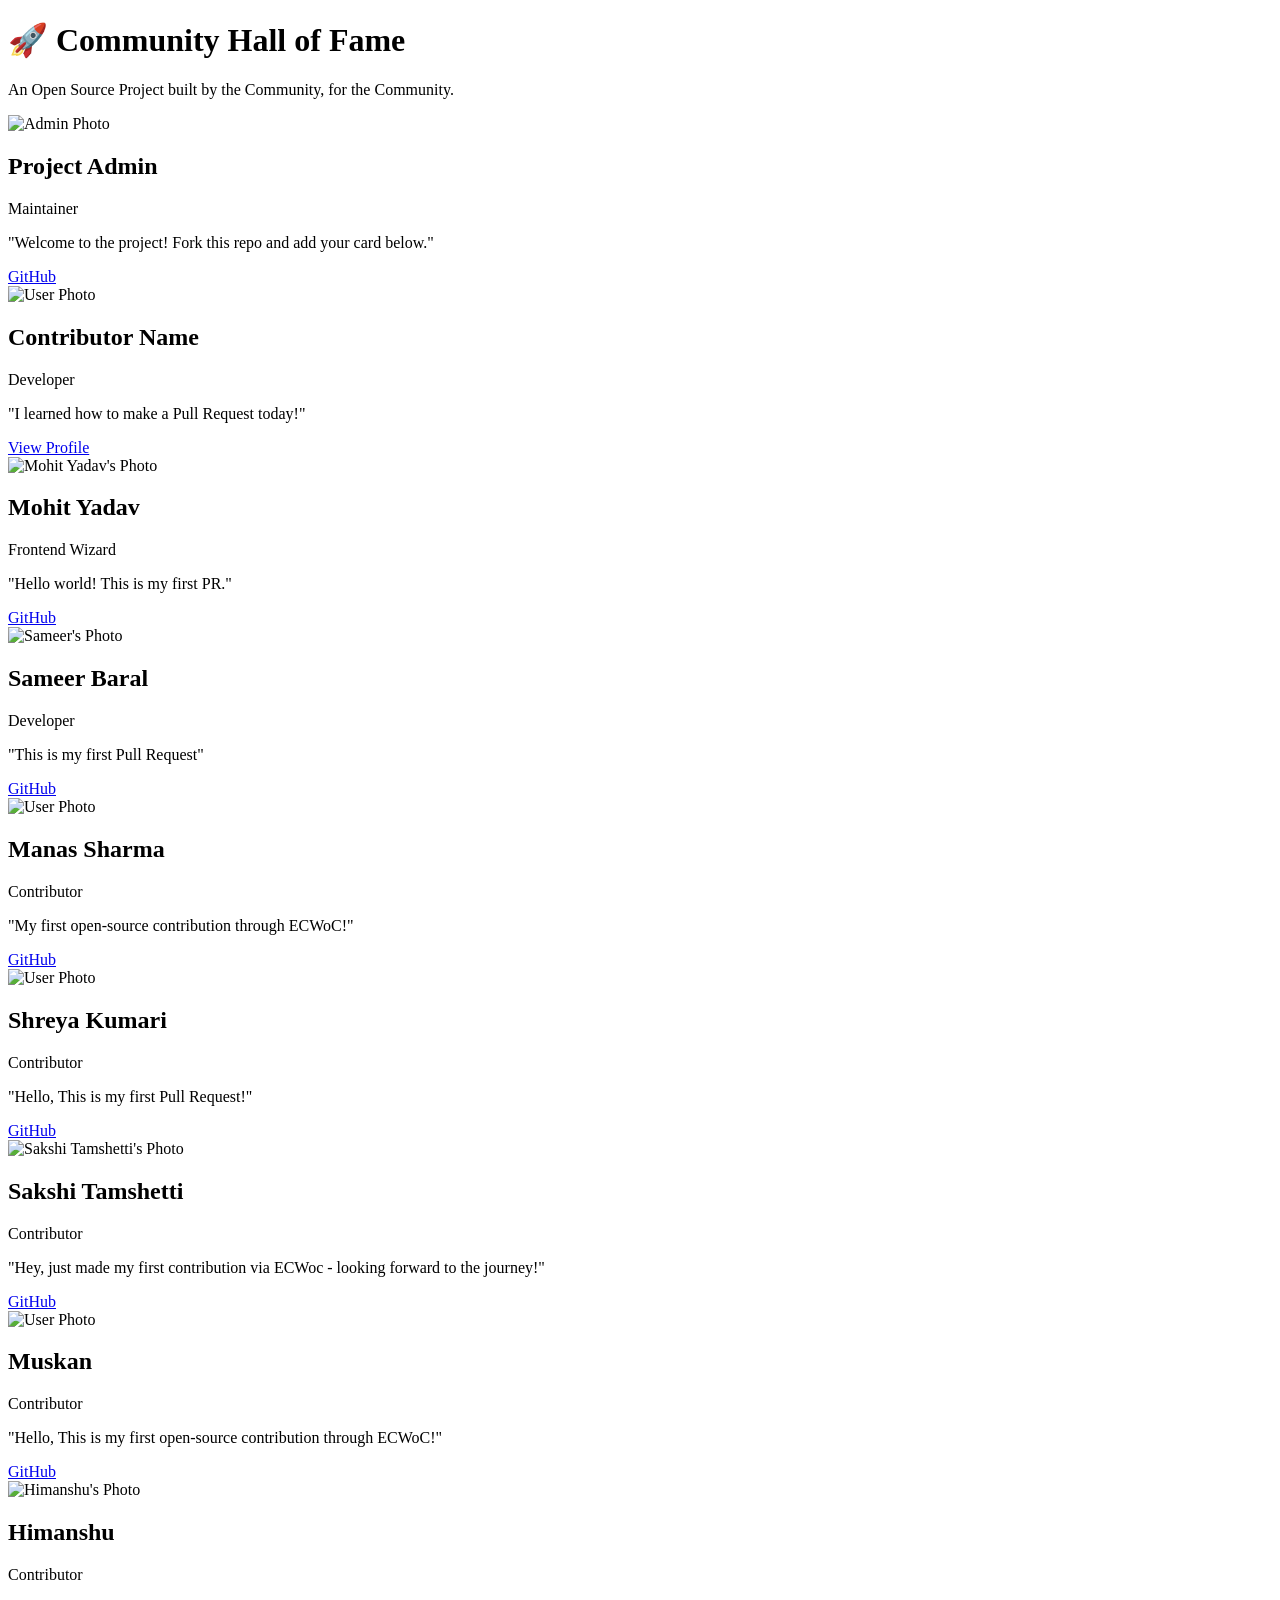
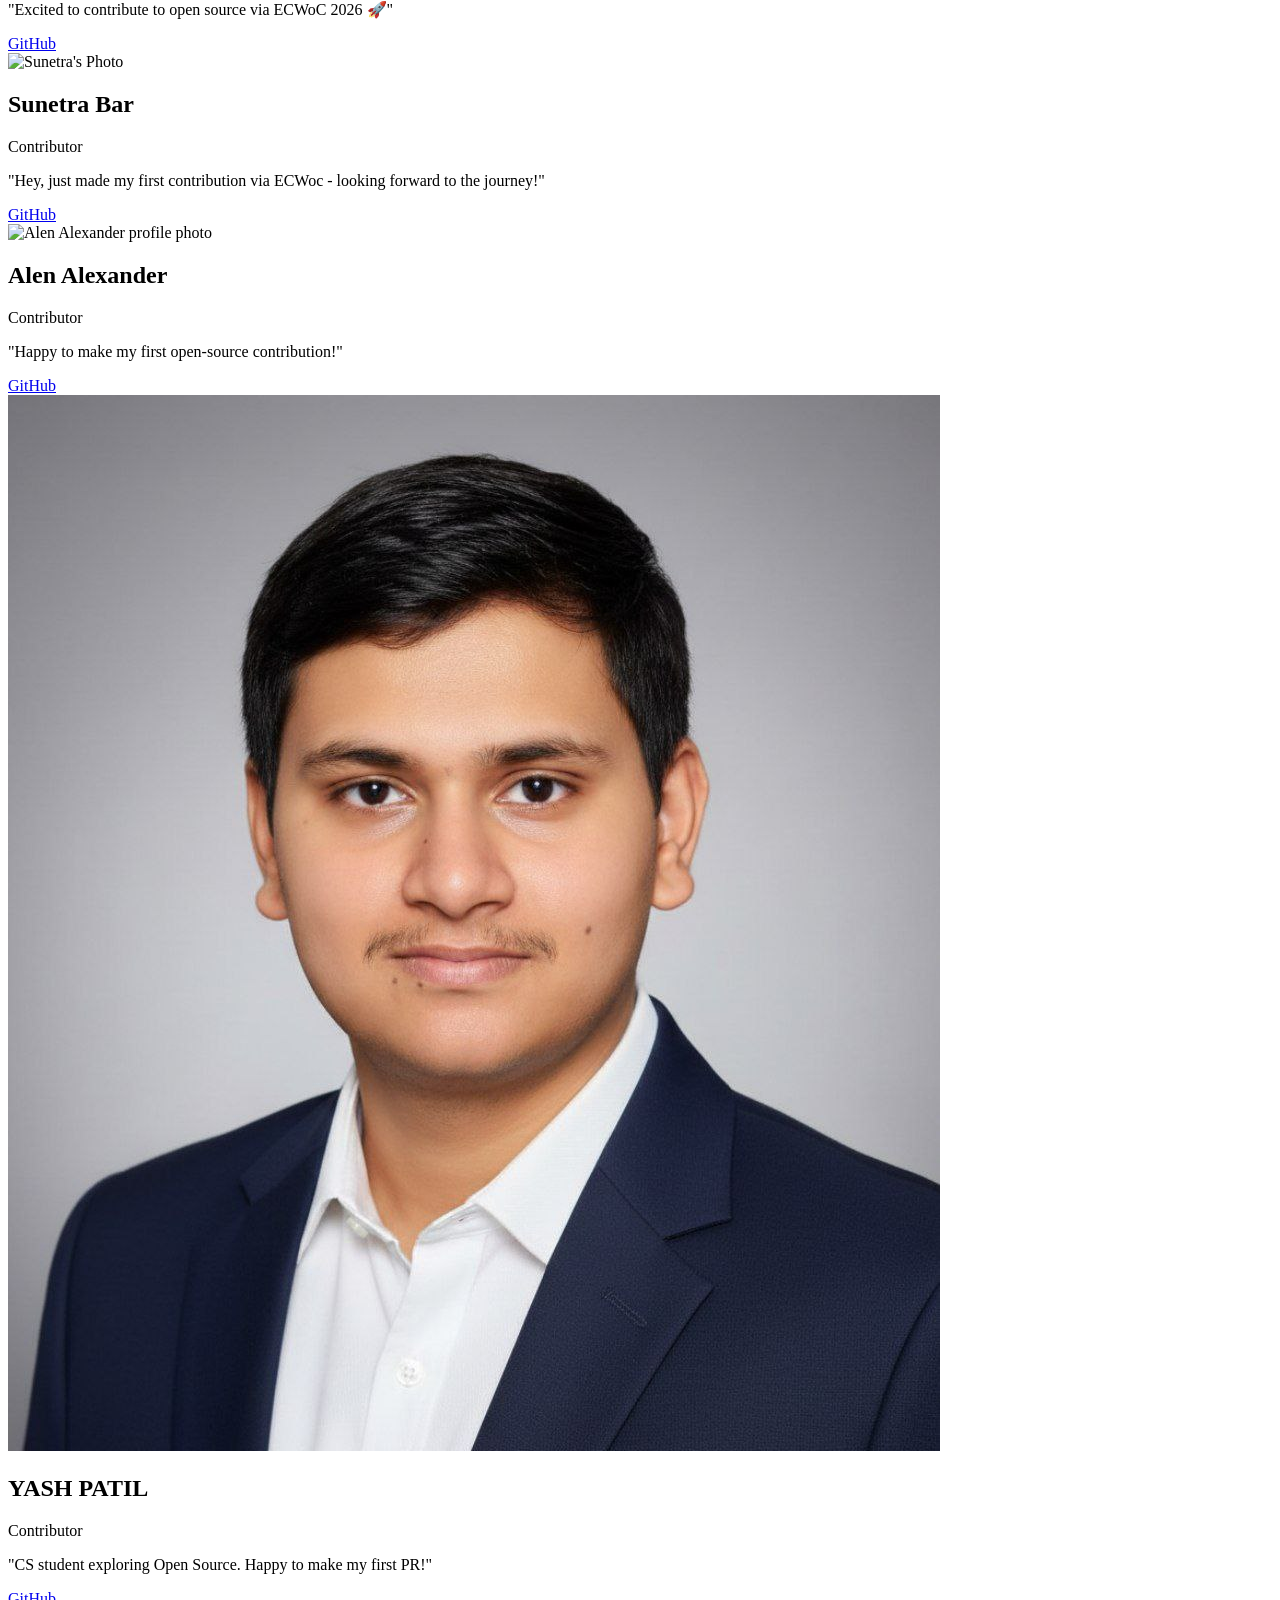
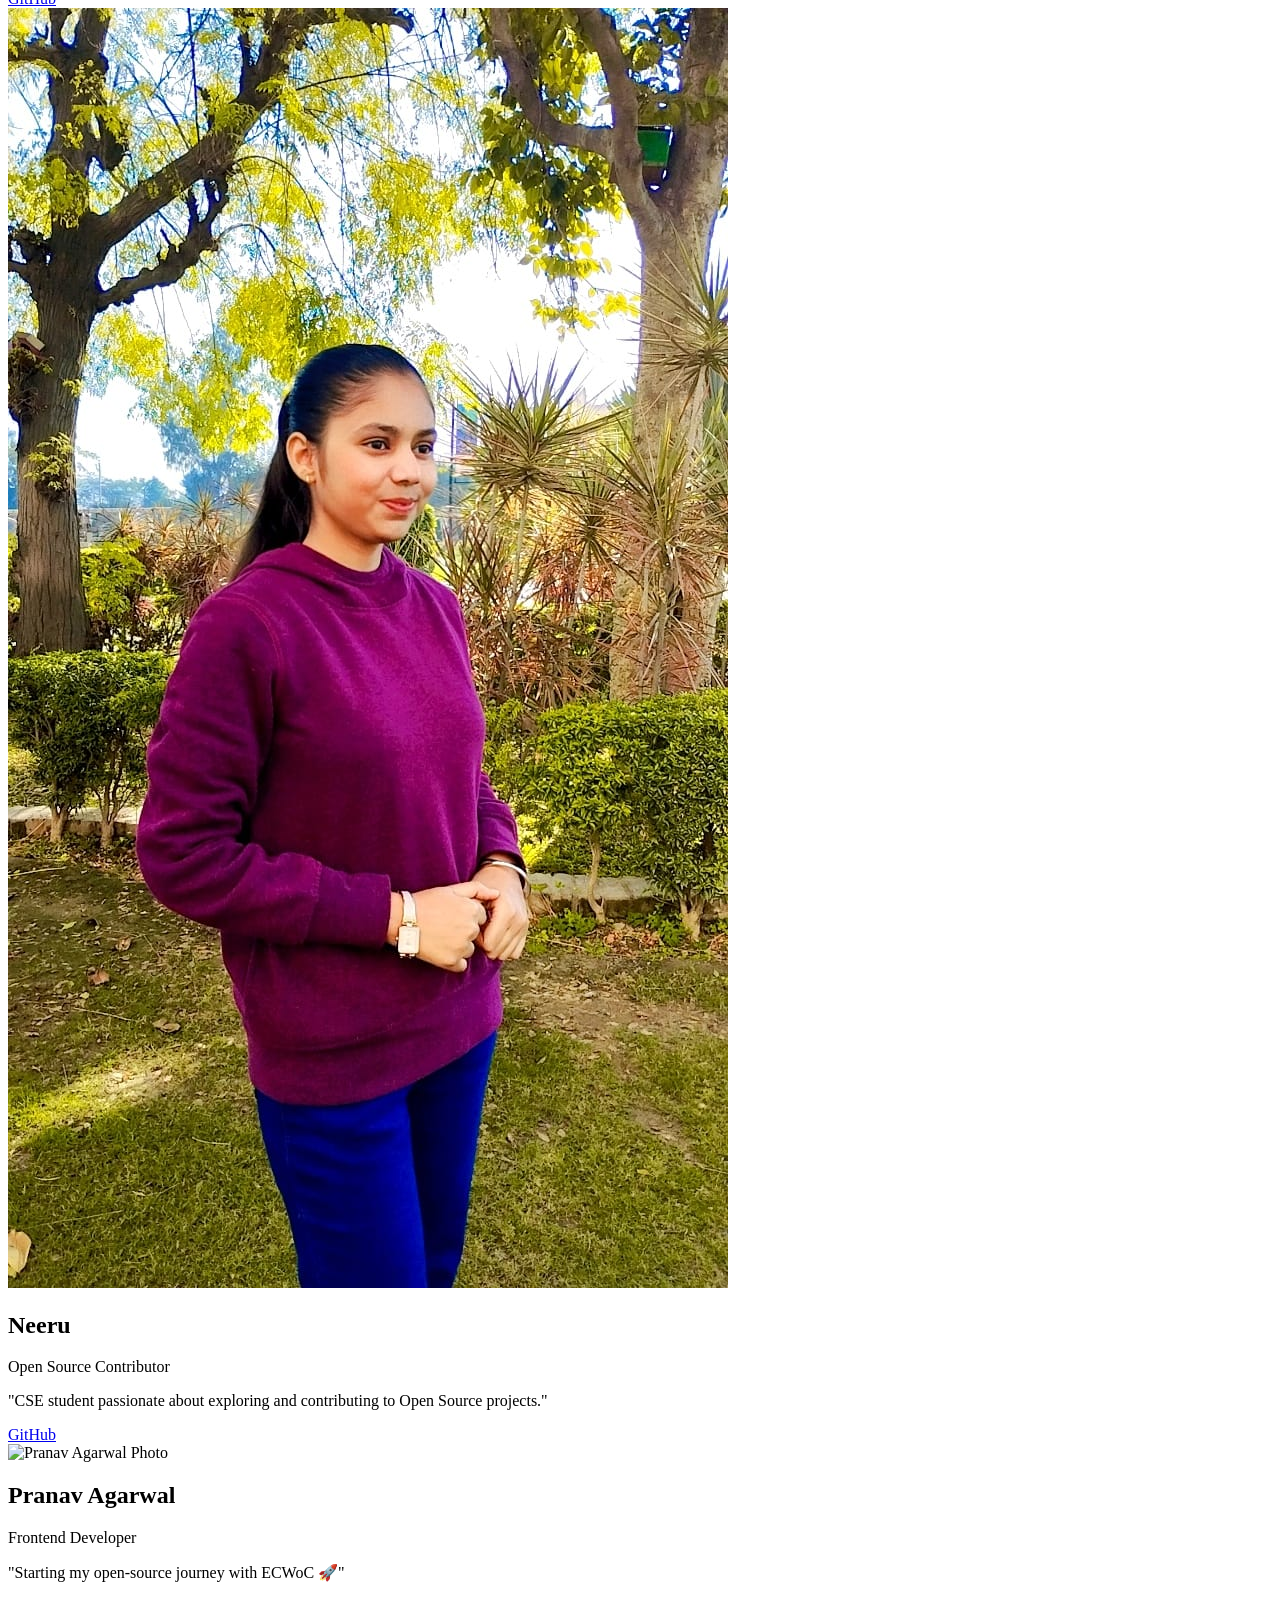
==== index.html @ fb4f1560 "Merge pull request #19 from neeru24/main Added card for Neeru" ====
<!DOCTYPE html>
<html lang="en">
<head>
    <!-- Basic HTML setup - don't change these -->
    <meta charset="UTF-8">
    <meta name="viewport" content="width=device-width, initial-scale=1.0">
    <title>Community Card Showcase</title>
    <link rel="stylesheet" href="style.css">
</head>
<body>

    <!-- Main heading of the website -->
    <h1>🚀 Community Hall of Fame</h1>
    <p class="subtitle">An Open Source Project built by the Community, for the Community.</p>

    <!-- Container that holds all the profile cards -->
    <div class="card-container">

        <!-- ADMIN CARD - Don't modify this card -->
        <div class="card">
            <img src="images/admin.jpg" alt="Admin Photo" class="card-img"> 
            <h2>Project Admin</h2>
            <span class="role">Maintainer</span>
            <p>"Welcome to the project! Fork this repo and add your card below."</p>
            <a href="https://github.com/Jayanta2004" class="card-btn" target="_blank">GitHub</a>
        </div>

        <!-- 👇 CONTRIBUTORS: START COPYING FROM HERE 👇 -->
        <!-- This is the TEMPLATE card - copy this entire block and paste it below -->
        <div class="card">
            <img src="images/user.png" alt="User Photo" class="card-img"> 
            <h2>Contributor Name</h2>
            <span class="role">Developer</span>
            <p>"I learned how to make a Pull Request today!"</p>
            <a href="#" class="card-btn" target="_blank">View Profile</a>
        </div>
        <!-- 👆 CONTRIBUTORS: END COPYING HERE 👆 -->
      
        <div class="card">
            <img src="images/mohit-yadav.jpg" alt="Mohit Yadav's Photo" class="card-img">
            <h2>Mohit Yadav</h2>
            <span class="role">Frontend Wizard</span>
            <p>"Hello world! This is my first PR."</p>
            <a href="https://github.com/19-mohityadav" class="card-btn" target="_blank">GitHub</a>
        </div>

        <div class="card">
            <img src="images/Sameer-Baral.jpg" alt="Sameer's Photo" class="card-img"> 
            <h2>Sameer Baral</h2>
            <span class="role">Developer</span>
            <p>"This is my first Pull Request"</p>
            <a href="https://github.com/SameerBaral" class="card-btn" target="_blank">GitHub</a>
        </div>
      
        <div class="card">
            <img src="images/Manas-Sharma.jpg" alt="User Photo" class="card-img"> 
            <h2>Manas Sharma</h2>
            <span class="role">Contributor</span>
            <p>"My first open-source contribution through ECWoC!"</p>
            <a href="https://github.com/ManasCodez" class="card-btn" target="_blank">GitHub</a>
        </div>
      
        <div class="card">
            <img src="images/Shreya Kumari,.jpg" alt="User Photo" class="card-img"> 
            <h2>Shreya Kumari</h2>
            <span class="role">Contributor</span>
            <p>"Hello, This is my first Pull Request!"</p>
            <a href="https://github.com/Shreyyyi" class="card-btn" target="_blank">GitHub</a>
        </div>

        <div class="card">
            <img src="images/sakshi-tamshetti.jpg" alt="Sakshi Tamshetti's Photo" class="card-img">
            <h2>Sakshi Tamshetti</h2>
            <span class="role">Contributor</span>
            <p>"Hey, just made my first contribution via ECWoc - looking forward to the journey!"</p>
            <a href="https://github.com/SakshiTamshetti" class="card-btn" target="_blank">GitHub</a>
        </div>

        <div class="card">
            <img src="images/muskan.jpeg" alt="User Photo" class="card-img"> 
            <h2>Muskan</h2>
            <span class="role">Contributor</span>
            <p>"Hello, This is my first open-source contribution through ECWoC!"</p>
            <a href="https://github.com/squirrelk6755-ctrl" class="card-btn" target="_blank">GitHub</a>
        </div>

        <div class="card">
            <img src="images/himanshu M.jpeg" alt="Himanshu's Photo" class="card-img">
            <h2>Himanshu</h2>
            <span class="role">Contributor</span>
            <p>"Excited to contribute to open source via ECWoC 2026 🚀"</p>
            <a href="https://github.com/bugVixen-M" class="card-btn" target="_blank">GitHub</a>
        </div>
      
        <div class="card">
            <img src="images/Sunetra-Bar.jpg" alt="Sunetra's Photo" class="card-img">
            <h2>Sunetra Bar</h2>
            <span class="role">Contributor</span>
            <p>"Hey, just made my first contribution via ECWoc - looking forward to the journey!"</p>
            <a href="https://github.com/Bar-7150" class="card-btn" target="_blank">GitHub</a>
        </div>

        <div class="card">
            <img src="images/alenalex-009.jpg" alt="Alen Alexander profile photo" class="card-img"> 
            <h2>Alen Alexander</h2>
            <span class="role">Contributor</span>
            <p>"Happy to make my first open-source contribution!"</p>
            <a href="https://github.com/alenalex-009" class="card-btn" target="_blank">GitHub</a>
        </div>

        <div class="card">
            <img src="images/yash12991.jpg" alt="Yash 's Photo" class="card-img">
            <h2>YASH PATIL</h2>
            <span class="role">Contributor</span>
            <p>"CS student exploring Open Source. Happy to make my first PR!"</p>
            <a href="https://github.com/yash12991" class="card-btn" target="_blank">GitHub</a>
        </div>

        <div class="card">
            <img src="images/NEERU.jpeg" alt="Neeru's Photo" class="card-img">
            <h2>Neeru</h2>
            <span class="role">Open Source Contributor</span>
            <p>"CSE student passionate about exploring and contributing to Open Source projects."</p>
            <a href="https://github.com/neeru24" class="card-btn" target="_blank">GitHub</a>
        </div>
      <div class="card">
            <img src="images/agarwalpranav0711.jpg" alt="Pranav Agarwal Photo" class="card-img">
            <h2>Pranav Agarwal</h2>
            <span class="role">Frontend Developer</span>
            <p>"Starting my open-source journey with ECWoC 🚀"</p>
            <a href="https://github.com/agarwalpranav0711" class="card-btn" target="_blank">GitHub</a>
        </div>

        <!-- ADD YOUR NEW CARD ABOVE THIS COMMENT -->

    </div> <!-- End of card-container -->

</body>
</html>
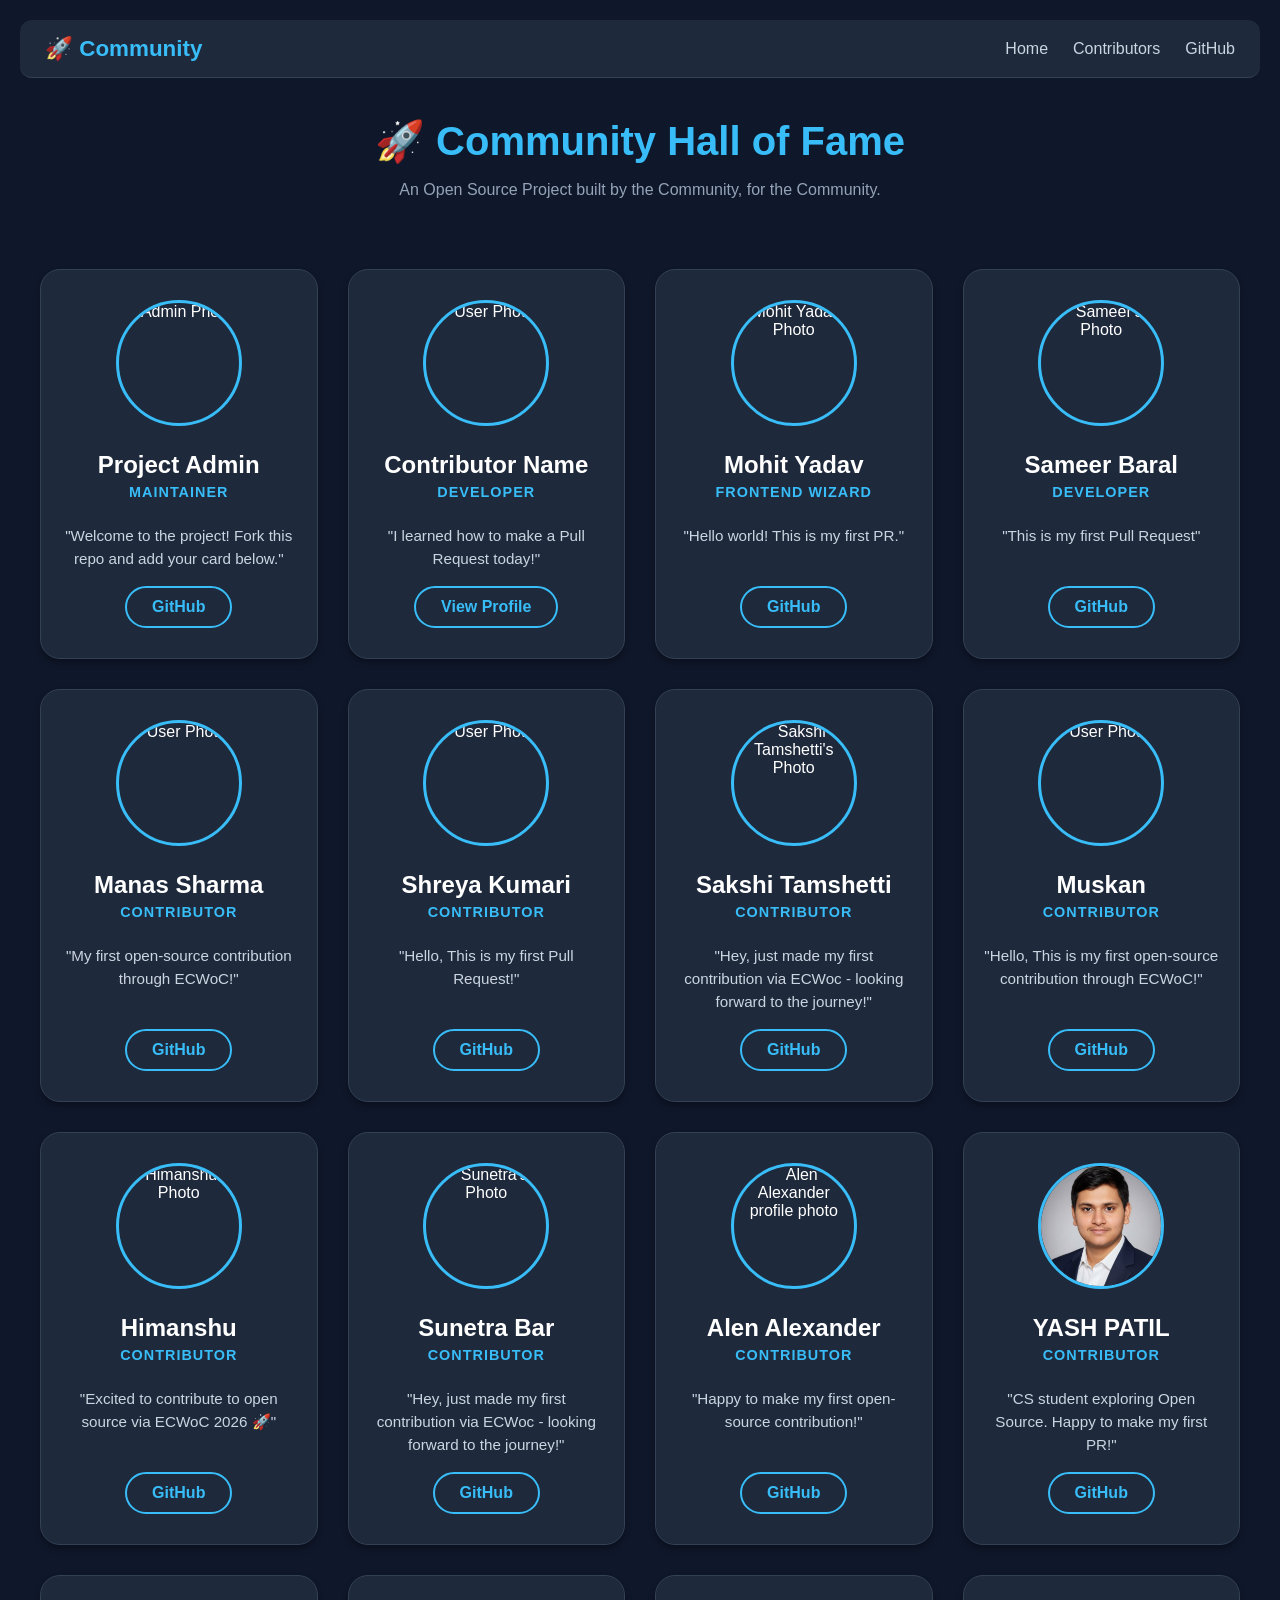
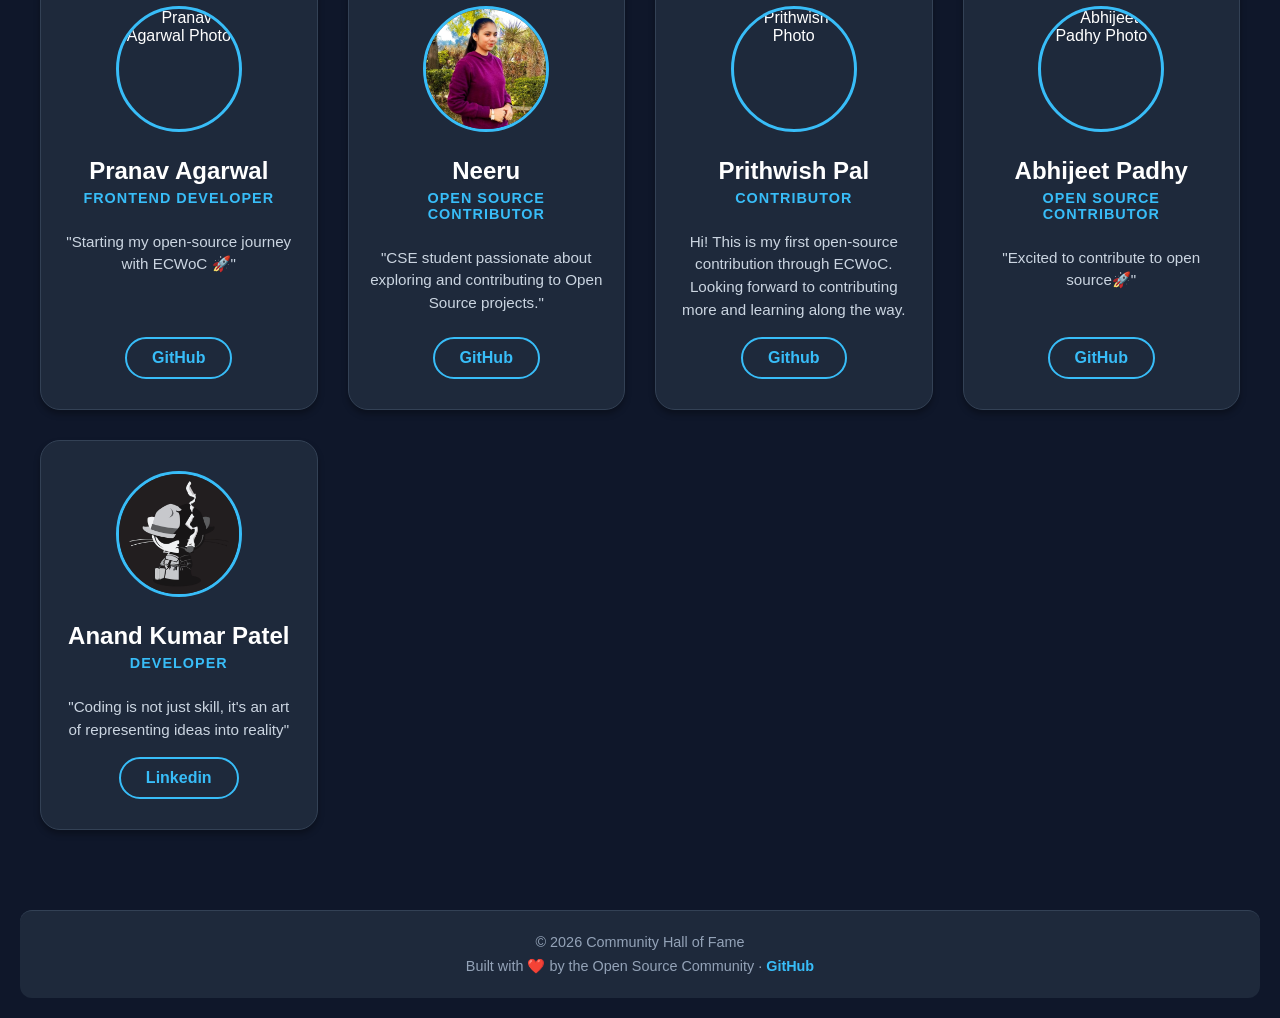
==== commit 9d475957: "Merge pull request #25 from ubanand36/fix-footer-navbar Add responsive navbar and footer" ====
--- a/index.html
+++ b/index.html
@@ -9,6 +9,25 @@
 </head>
 <body>
 
+ <!-- NAVBAR START -->
+    <nav class="navbar">
+        <div class="nav-logo">🚀 Community</div>
+    
+        <!-- Hamburger Icon -->
+        <div class="hamburger" id="hamburger">
+            <span></span>
+            <span></span>
+            <span></span>
+        </div>
+    
+        <ul class="nav-links" id="navLinks">
+            <li><a href="index.html">Home</a></li>
+            <li><a href="#">Contributors</a></li>
+            <li><a href="https://github.com/Jayanta2004" target="_blank">GitHub</a></li>
+        </ul>
+    </nav>
+<!-- NAVBAR END -->
+
     <!-- Main heading of the website -->
     <h1>🚀 Community Hall of Fame</h1>
     <p class="subtitle">An Open Source Project built by the Community, for the Community.</p>
@@ -117,23 +136,68 @@
         </div>
 
         <div class="card">
+            <img src="images/agarwalpranav0711.jpg" alt="Pranav Agarwal Photo" class="card-img">
+            <h2>Pranav Agarwal</h2>
+            <span class="role">Frontend Developer</span>
+            <p>"Starting my open-source journey with ECWoC 🚀"</p>
+            <a href="https://github.com/agarwalpranav0711" class="card-btn" target="_blank">GitHub</a>
+        </div>
+
+        <div class="card">
             <img src="images/NEERU.jpeg" alt="Neeru's Photo" class="card-img">
             <h2>Neeru</h2>
             <span class="role">Open Source Contributor</span>
             <p>"CSE student passionate about exploring and contributing to Open Source projects."</p>
             <a href="https://github.com/neeru24" class="card-btn" target="_blank">GitHub</a>
         </div>
-      <div class="card">
-            <img src="images/agarwalpranav0711.jpg" alt="Pranav Agarwal Photo" class="card-img">
-            <h2>Pranav Agarwal</h2>
-            <span class="role">Frontend Developer</span>
-            <p>"Starting my open-source journey with ECWoC 🚀"</p>
-            <a href="https://github.com/agarwalpranav0711" class="card-btn" target="_blank">GitHub</a>
-        </div>
-
+
+        <div class="card prithwish-custom-style">
+            <img src="images/Prithwish2025.jpg" alt="Prithwish's Photo" class="card-img"> 
+            <h2>Prithwish Pal</h2>
+            <span class="role">Contributor</span>
+            <p>Hi! This is my first open-source contribution through ECWoC. Looking forward to contributing more and learning along the way.</p>
+            <a href="https://github.com/Prithwish2025" class="card-btn" target="_blank">Github</a>
+        </div>
+
+        <div class="card">
+            <img src="images/abhijeet.jpg" alt="Abhijeet Padhy Photo" class="card-img">
+            <h2>Abhijeet Padhy</h2>
+            <span class="role">Open Source Contributor</span>
+            <p>"Excited to contribute to open source🚀"</p>
+            <a href="https://github.com/Abhijeet-980" class="card-btn" target="_blank">GitHub</a>
+        </div>
+      
+        <div class="card">
+            <img src="images/ubanand36.jpg" alt="User Photo" class="card-img"> 
+            <h2>Anand Kumar Patel</h2>
+            <span class="role">Developer</span>
+            <p>"Coding is not just skill, it's an art of representing ideas into reality"</p>
+            <a href="https://www.linkedin.com/in/anand-kumar-patel-ba9607371/" class="card-btn" target="_blank">Linkedin</a>
+        </div>
+      
+      
         <!-- ADD YOUR NEW CARD ABOVE THIS COMMENT -->
 
     </div> <!-- End of card-container -->
+
+<!-- FOOTER START -->
+    <footer class="footer">
+        <p>© 2026 Community Hall of Fame</p>
+        <p>
+            Built with ❤️ by the Open Source Community ·
+            <a href="https://github.com/Jayanta2004" target="_blank">GitHub</a>
+        </p>
+    </footer>
+<!-- FOOTER END -->
+
+    <script>
+        const hamburger = document.getElementById("hamburger");
+        const navLinks = document.getElementById("navLinks");
+    
+        hamburger.addEventListener("click", () => {
+        navLinks.classList.toggle("active");
+    });
+    </script>
 
 </body>
 </html>
--- a/style.css
+++ b/style.css
@@ -0,0 +1,246 @@
+/* =========================================
+   GLOBAL STYLES
+   ========================================= */
+body {
+    font-family: 'Segoe UI', Tahoma, Geneva, Verdana, sans-serif;
+    background-color: #0f172a; /* Deep Navy Background */
+    color: white;
+    margin: 0;
+    padding: 20px;
+    text-align: center;
+}
+
+h1 {
+    margin-bottom: 10px;
+    font-size: 2.5rem;
+    color: #38bdf8; /* Light Blue */
+}
+
+.subtitle {
+    color: #94a3b8;
+    margin-bottom: 50px;
+}
+
+/* =========================================
+   GRID LAYOUT (Responsive)
+   ========================================= */
+.card-container {
+    display: grid;
+    /* This creates columns that auto-resize. Minimum width is 250px. */
+    grid-template-columns: repeat(auto-fit, minmax(250px, 1fr));
+    gap: 30px;
+    padding: 20px;
+    max-width: 1200px;
+    margin: 0 auto;
+}
+
+/* =========================================
+   CARD DESIGN
+   ========================================= */
+.card {
+    background: #1e293b;
+    border-radius: 20px;
+    padding: 30px 20px;
+    box-shadow: 0 4px 6px rgba(0, 0, 0, 0.3);
+    border: 1px solid #334155;
+    transition: transform 0.2s ease, border-color 0.2s ease;
+    display: flex;
+    flex-direction: column;
+    align-items: center; /* Centers content horizontally */
+}
+
+.card:hover {
+    transform: translateY(-5px);
+    border-color: #38bdf8;
+}
+
+/* --- IMAGE STYLES (Circular & Centered) --- */
+.card-img {
+    width: 120px;
+    height: 120px;
+    border-radius: 50%;       /* Makes it a circle */
+    object-fit: cover;        /* Prevents image squishing */
+    border: 3px solid #38bdf8;
+    margin-bottom: 15px;
+}
+
+.card h2 {
+    margin: 10px 0 5px 0;
+    font-size: 1.5rem;
+}
+
+.card .role {
+    color: #38bdf8;
+    font-weight: bold;
+    font-size: 0.9rem;
+    margin-bottom: 10px;
+    text-transform: uppercase;
+    letter-spacing: 1px;
+}
+
+.card p {
+    color: #cbd5e1;
+    font-size: 0.95rem;
+    line-height: 1.5;
+}
+
+.card-btn {
+    margin-top: auto; /* Pushes button to bottom */
+    padding: 10px 25px;
+    background-color: transparent;
+    border: 2px solid #38bdf8;
+    color: #38bdf8;
+    text-decoration: none;
+    border-radius: 25px;
+    font-weight: bold;
+    transition: all 0.3s ease;
+}
+
+.card-btn:hover {
+    background-color: #38bdf8;
+    color: #0f172a;
+}
+
+/* =========================================
+   CUSTOM STYLES FOR SPECIFIC CARDS
+   ========================================= */
+
+.prithwish-custom-style:hover {
+    box-shadow: 0px 0px 20px #38bdf8;
+    animation: glow 1.25s infinite alternate;
+}
+@keyframes glow {
+    0% {
+        box-shadow: 0 0 0px #38bdf8;
+    }
+    100% {
+        box-shadow: 0 0 20px #38bdf8;
+    }
+} 
+
+/* =========================================
+   NAVBAR
+   ========================================= */
+.navbar {
+    background-color: #1e293b;
+    border-bottom: 1px solid #334155;
+    padding: 15px 25px;
+    display: flex;
+    justify-content: space-between;
+    align-items: center;
+    max-width: 1400px;
+    margin: 0 auto 40px auto;
+    border-radius: 12px;
+    position: relative;
+}
+
+.nav-logo {
+    color: #38bdf8;
+    font-size: 1.4rem;
+    font-weight: bold;
+}
+
+/* Desktop Links */
+.nav-links {
+    list-style: none;
+    display: flex;
+    gap: 25px;
+    margin: 0;
+    padding: 0;
+}
+
+.nav-links a {
+    text-decoration: none;
+    color: #cbd5e1;
+    font-weight: 500;
+}
+
+.nav-links a:hover {
+    color: #38bdf8;
+}
+
+/* Hamburger Icon */
+.hamburger {
+    display: none;
+    flex-direction: column;
+    cursor: pointer;
+}
+
+.hamburger span {
+    height: 3px;
+    width: 25px;
+    background: #38bdf8;
+    margin: 4px 0;
+    border-radius: 2px;
+}
+
+.navbar:hover{
+    border: 1px solid #005a81;
+}
+
+/* =========================================
+   MOBILE RESPONSIVE
+   ========================================= */
+@media (max-width: 768px) {
+    .hamburger {
+        display: flex;
+    }
+
+    .nav-links {
+        position: absolute;
+        top: 65px;
+        right: 20px;
+        background-color: #1e293b;
+        border: 1px solid #334155;
+        border-radius: 12px;
+        flex-direction: column;
+        width: 200px;
+        padding: 15px;
+        display: none;
+    }
+
+    .nav-links.active {
+        display: flex;
+    }
+
+    .nav-links li {
+        padding: 10px 0;
+        text-align: left;
+    }
+}
+
+/* =========================================
+   FOOTER
+   ========================================= */
+.footer {
+    margin-top: 60px;
+    padding: 15px 20px;
+    text-align: center;
+    background-color: #1e293b;
+    border-top: 1px solid #334155;
+    border-radius: 12px;
+    max-width: 1400px;
+    margin-left: auto;
+    margin-right: auto;
+}
+
+.footer p {
+    margin: 8px 0;
+    color: #94a3b8;
+    font-size: 0.9rem;
+}
+
+.footer a {
+    color: #38bdf8;
+    text-decoration: none;
+    font-weight: bold;
+}
+
+.footer a:hover {
+    text-decoration: underline;
+}
+
+.footer:hover{
+    border: 1px solid #005a81;
+}
+
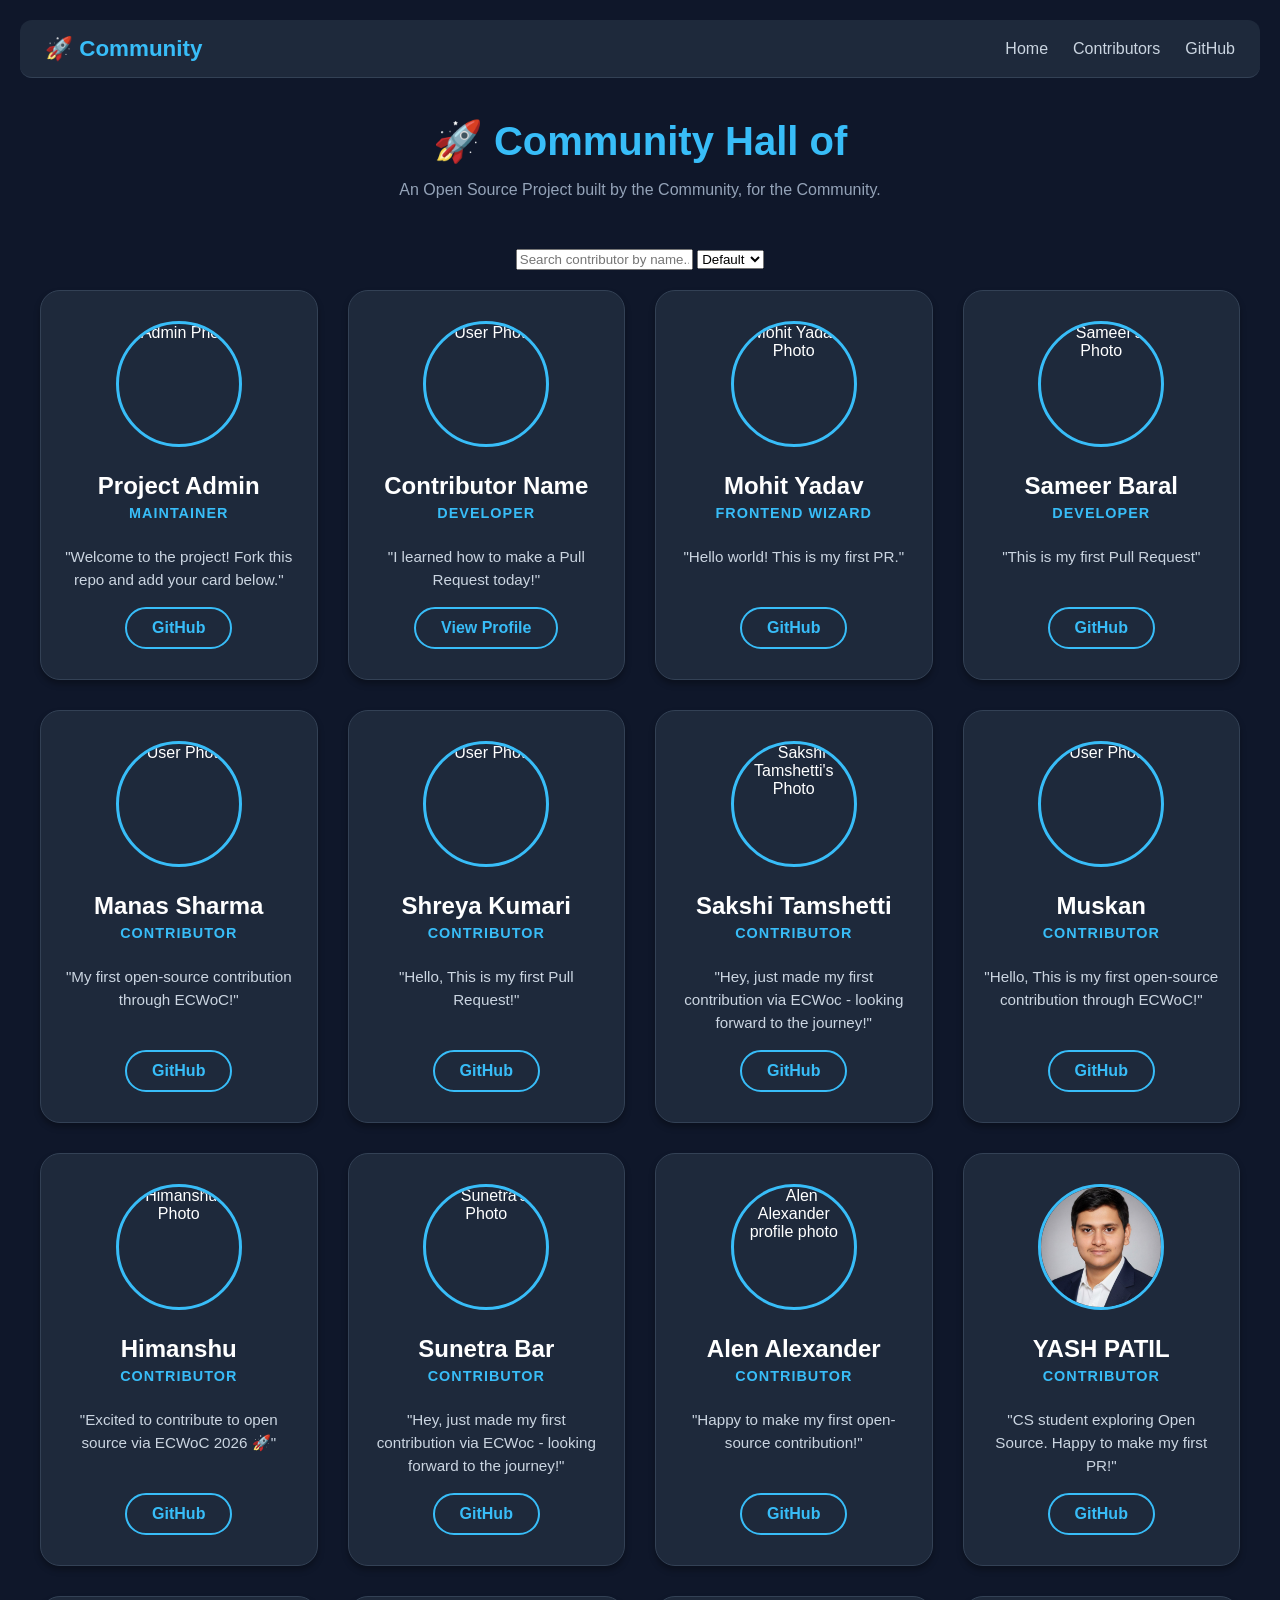
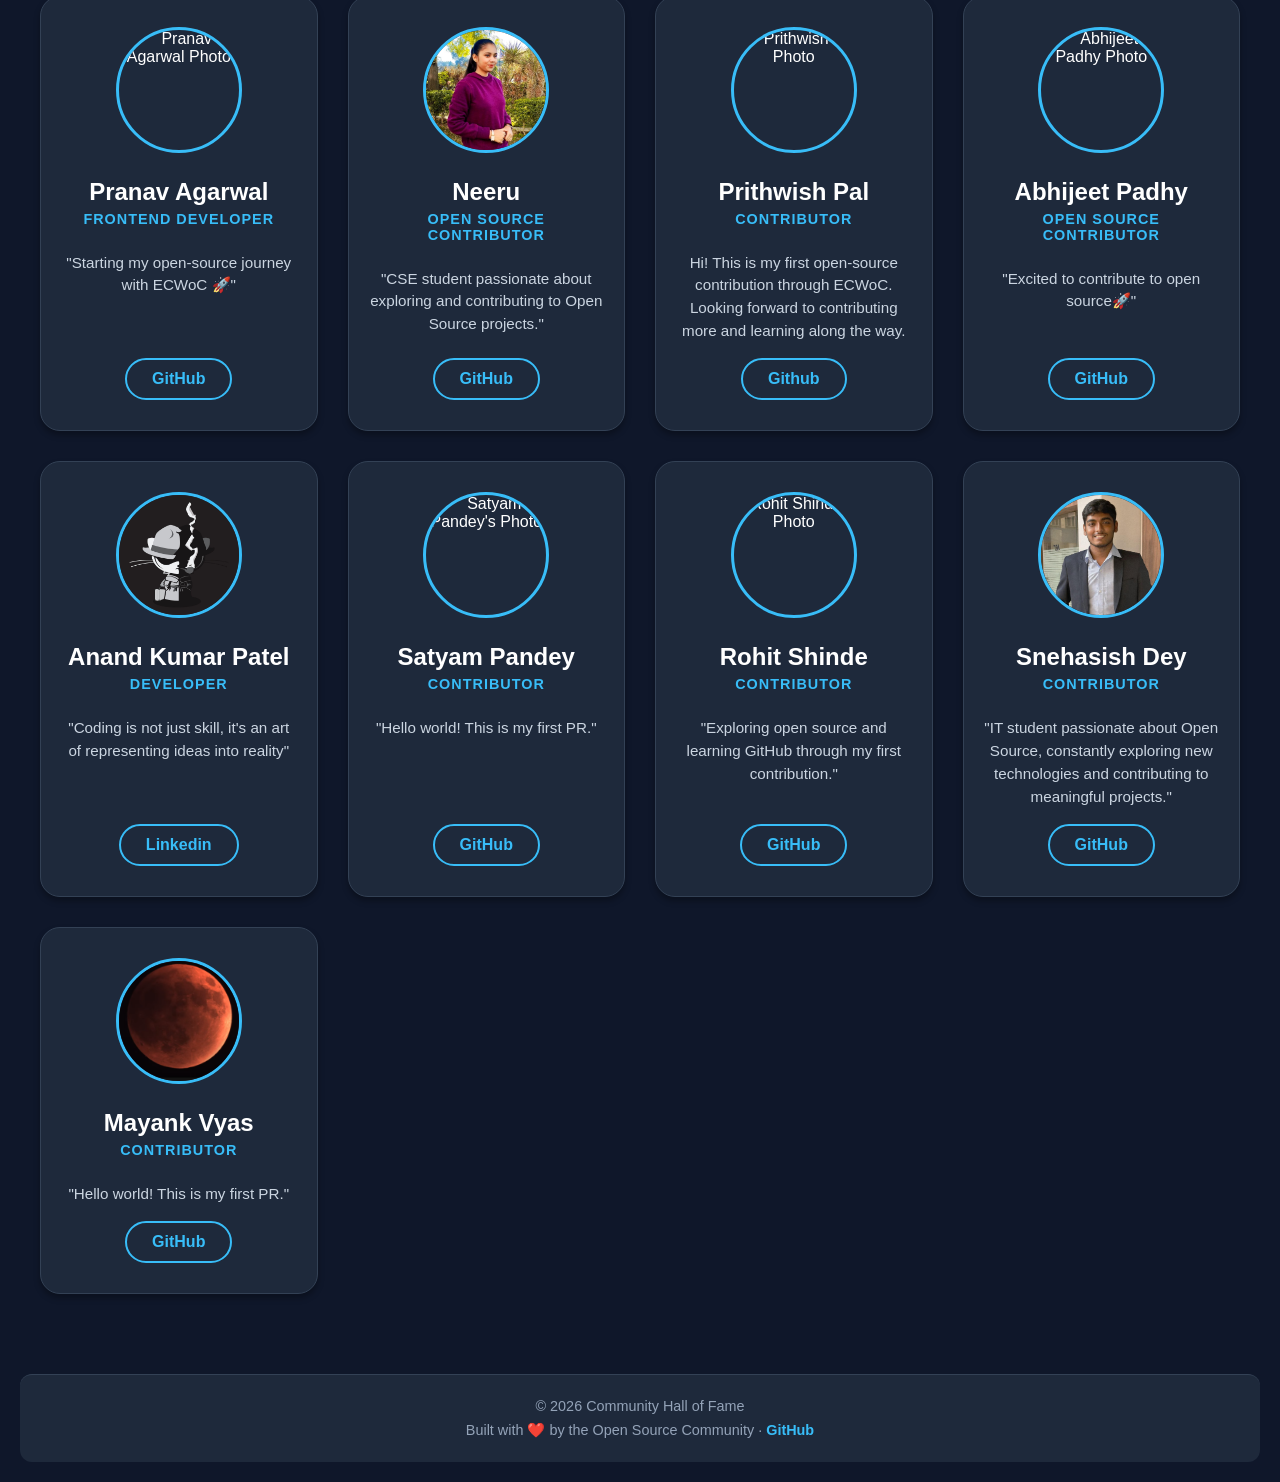
==== commit 542b9465: "Merge branch 'Jayanta2004:main' into main" ====
--- a/index.html
+++ b/index.html
@@ -29,8 +29,29 @@
 <!-- NAVBAR END -->
 
     <!-- Main heading of the website -->
-    <h1>🚀 Community Hall of Fame</h1>
-    <p class="subtitle">An Open Source Project built by the Community, for the Community.</p>
+<h1><span id="typewriter"></span></h1>
+<p class="subtitle">An Open Source Project built by the Community, for the Community.</p>
+
+    
+<!-- 🔍 SEARCH + SORT WRAPPER -->
+<div class="search-sort-wrapper">
+
+    <input 
+        type="text" 
+        id="searchInput" 
+        placeholder="Search contributor by name..."
+        onkeyup="filterCards()"
+    >
+
+    <select id="sortSelect" onchange="sortCards()">
+        <option value="default">Default</option>
+        <option value="az">A → Z</option>
+        <option value="za">Z → A</option>
+        <option value="newest">Newest</option>
+    </select>
+
+</div>
+
 
     <!-- Container that holds all the profile cards -->
     <div class="card-container">
@@ -174,7 +195,39 @@
             <p>"Coding is not just skill, it's an art of representing ideas into reality"</p>
             <a href="https://www.linkedin.com/in/anand-kumar-patel-ba9607371/" class="card-btn" target="_blank">Linkedin</a>
         </div>
-      
+
+        <div class="card">
+            <img src="images/satyam-pandey.png" alt="Satyam Pandey's Photo" class="card-img">
+            <h2>Satyam Pandey</h2>
+            <span class="role">Contributor</span>
+            <p>"Hello world! This is my first PR."</p>
+            <a href="https://github.com/satyam-pandey" class="card-btn" target="_blank">GitHub</a>
+        </div>
+
+        <div class="card">
+            <img src="images/rohitshinde-tech.jpg" alt="Rohit Shinde's Photo" class="card-img">
+            <h2>Rohit Shinde</h2>
+            <span class="role">Contributor</span>
+            <p>"Exploring open source and learning GitHub through my first contribution."</p>
+            <a href="https://github.com/rohitshinde-tech" class="card-btn" target="_blank">GitHub</a>
+        </div>
+       
+        <div class="card">
+            <img src="images/Snehasish-tech.jpeg" alt="Snehasish Dey's Photo" class="card-img">
+            <h2>Snehasish Dey</h2>
+            <span class="role">Contributor</span>
+            <p>"IT student passionate about Open Source, constantly exploring new technologies and contributing to meaningful projects."</p>
+            <a href="https://github.com/Snehasish-tech" class="card-btn" target="_blank">GitHub</a>
+        </div>
+
+        <div class="card">
+            <img src="images/mayank.png" alt="Mayank Vyas" class="card-img">
+            <h2>Mayank Vyas</h2>
+            <span class="role">Contributor</span>
+            <p>"Hello world! This is my first PR."</p>
+            <a href="https://github.com/mayankvya" class="card-btn" target="_blank">GitHub</a>
+        </div>
+        
       
         <!-- ADD YOUR NEW CARD ABOVE THIS COMMENT -->
 
@@ -199,5 +252,118 @@
     });
     </script>
 
+<!-- 🔍 SEARCH FILTER SCRIPT (ADDED) -->
+<script>
+function filterCards() {
+    const input = document.getElementById("searchInput").value.toLowerCase();
+    const cards = document.querySelectorAll(".card");
+
+    cards.forEach(card => {
+        const name = card.querySelector("h2").innerText.toLowerCase();
+        card.style.display = name.includes(input) ? "block" : "none";
+    });
+}
+
+
+</script>
+
+<script>
+// ----- TYPEWRITER LOOP -----
+const typewriter = document.getElementById('typewriter');
+
+const phrases = [
+  "🚀 Community Hall of Fame",
+  "Built by the Community",
+  "Open Source for Everyone",
+  "Contribute, Learn, Grow"
+];
+
+let currentPhrase = 0;
+let currentChar = 0;
+let isDeleting = false;
+let speed = 100; // typing speed (ms per character)
+
+function type() {
+  const fullText = phrases[currentPhrase];
+  
+  if (isDeleting) {
+    currentChar--;
+    typewriter.textContent = fullText.substring(0, currentChar);
+  } else {
+    currentChar++;
+    typewriter.textContent = fullText.substring(0, currentChar);
+  }
+  
+  // Adjust speed for deleting vs typing
+  let typingSpeed = isDeleting ? speed / 2 : speed;
+  
+  // When phrase is complete
+  if (!isDeleting && currentChar === fullText.length) {
+    typingSpeed = 1500; // wait before deleting
+    isDeleting = true;
+  } 
+  // When deletion is complete
+  else if (isDeleting && currentChar === 0) {
+    isDeleting = false;
+    currentPhrase = (currentPhrase + 1) % phrases.length;
+    typingSpeed = 500; // wait before typing next phrase
+  }
+  
+  setTimeout(type, typingSpeed);
+}
+
+// Start typewriter
+type();
+
+
+// ----- PARALLAX EFFECT -----
+const heroHeading = document.querySelector('h1');
+const heroSubtitle = document.querySelector('.subtitle');
+
+window.addEventListener('scroll', () => {
+  const scrollY = window.scrollY;
+  
+  heroHeading.style.transform = `translateY(${scrollY * 0.2}px)`;  // slower
+  heroSubtitle.style.transform = `translateY(${scrollY * 0.15}px)`; // slightly slower
+});
+</script>
+
+<script>
+const container = document.querySelector(".card-container");
+const originalCards = Array.from(container.children);
+
+function sortCards() {
+    const value = document.getElementById("sortSelect").value;
+    let cards = Array.from(container.children);
+
+    if (value === "default") {
+        container.innerHTML = "";
+        originalCards.forEach(card => container.appendChild(card));
+        return;
+    }
+
+    if (value === "az") {
+        cards.sort((a, b) =>
+            a.querySelector("h2").innerText
+            .localeCompare(b.querySelector("h2").innerText)
+        );
+    }
+
+    if (value === "za") {
+        cards.sort((a, b) =>
+            b.querySelector("h2").innerText
+            .localeCompare(a.querySelector("h2").innerText)
+        );
+    }
+
+    if (value === "newest") {
+        cards.reverse();
+    }
+
+    container.innerHTML = "";
+    cards.forEach(card => container.appendChild(card));
+}
+</script>
+
 </body>
 </html>
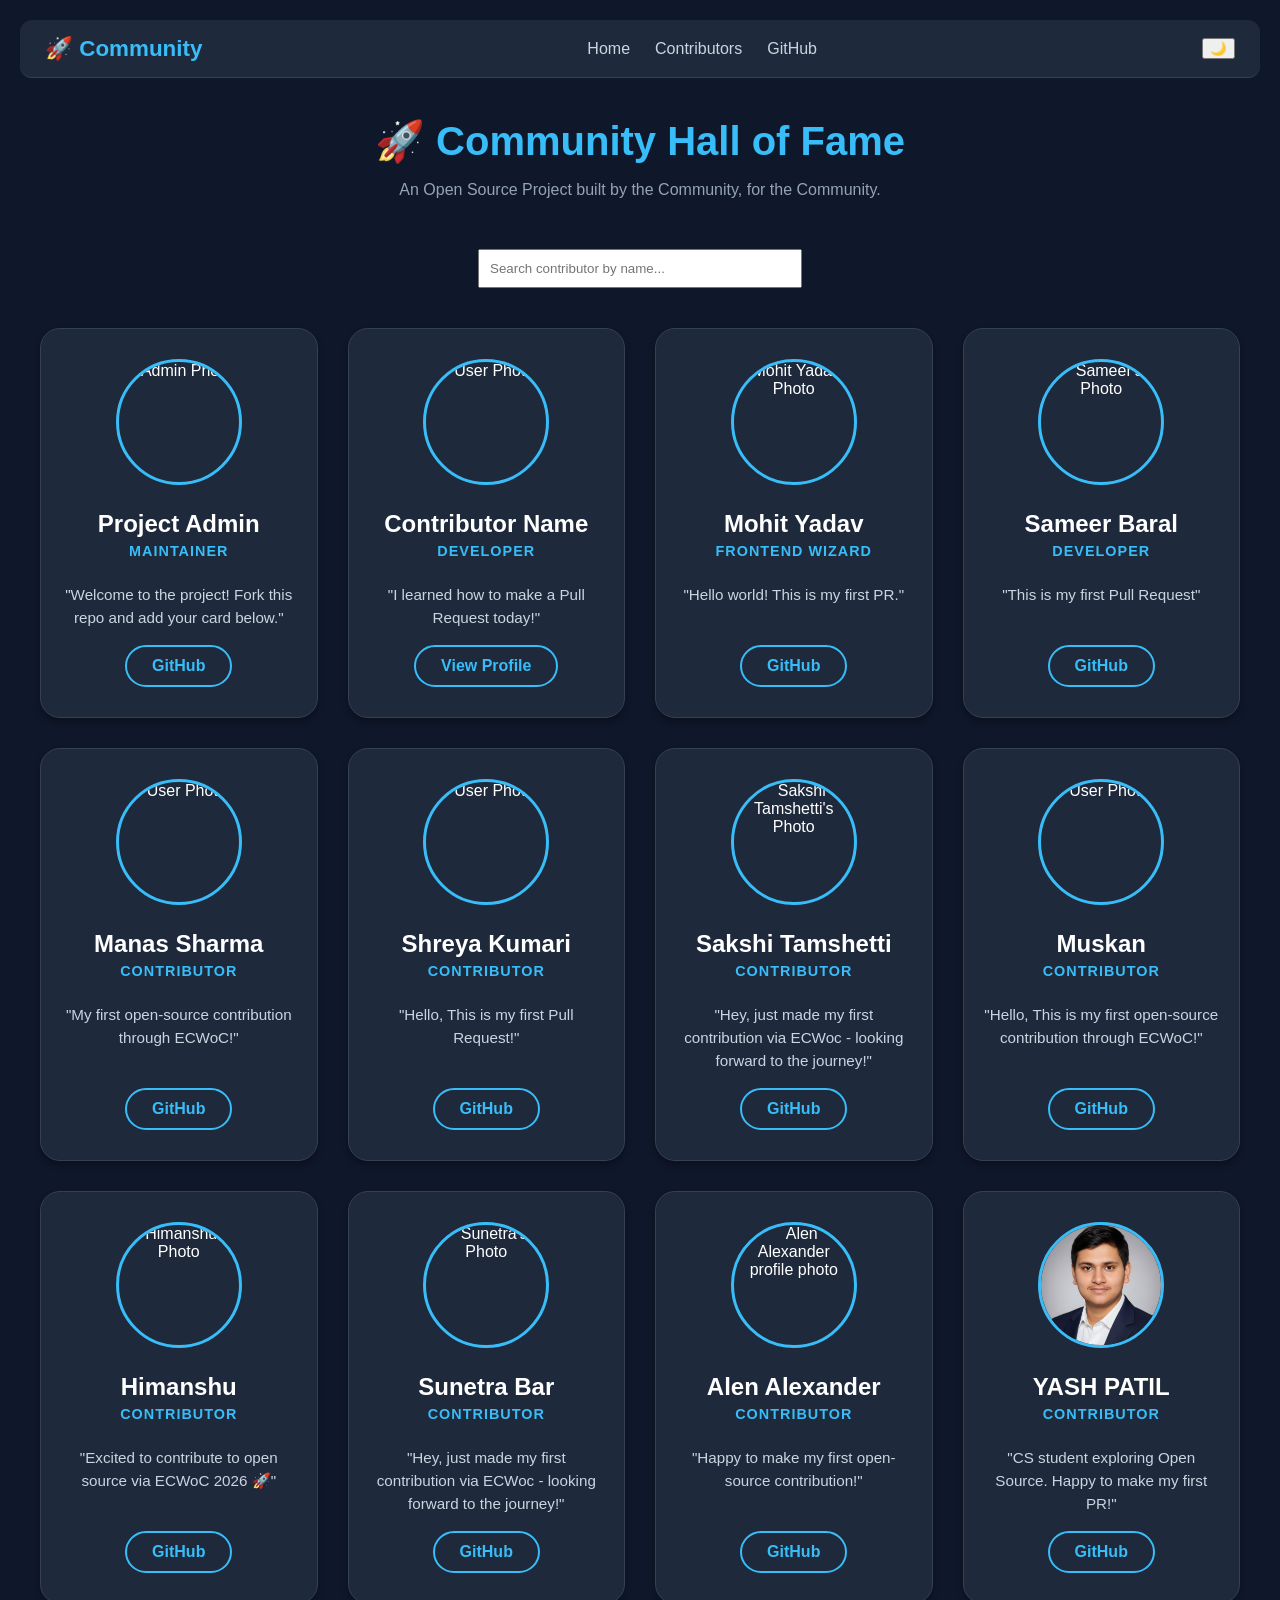
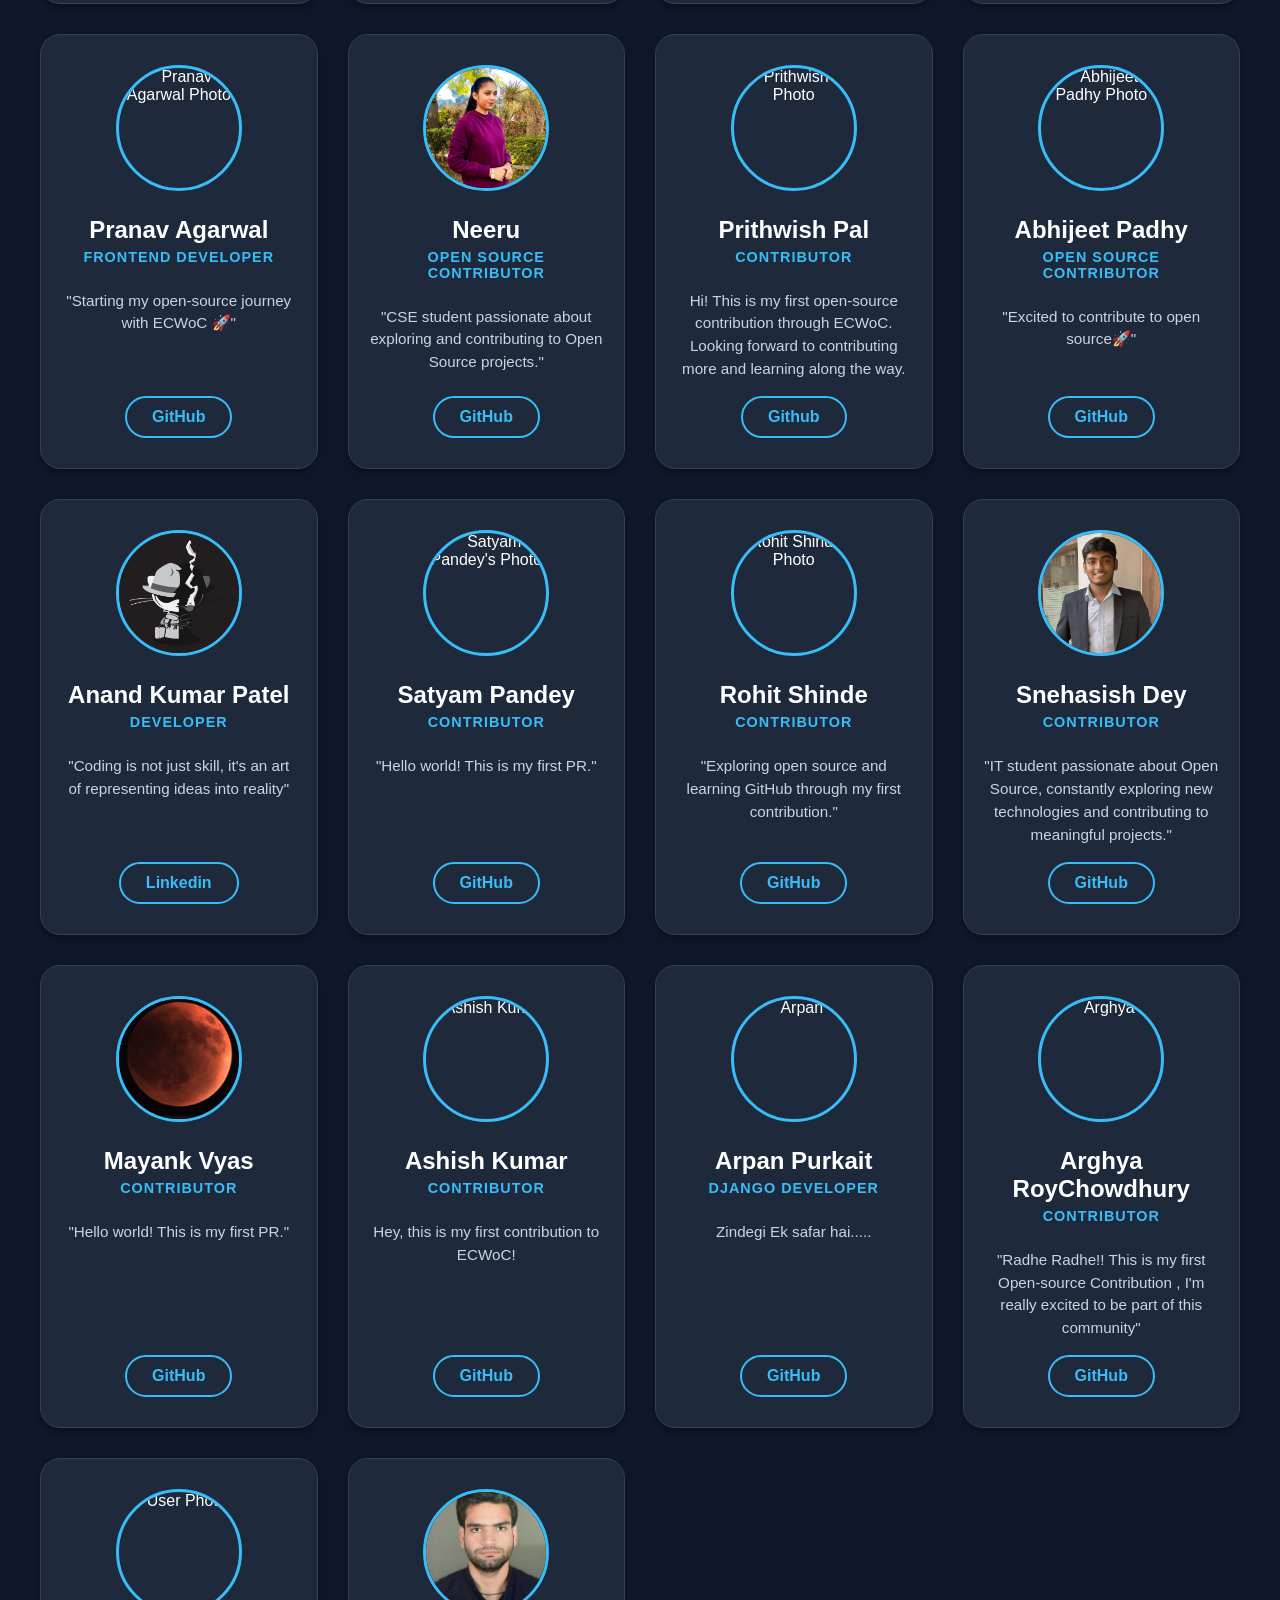
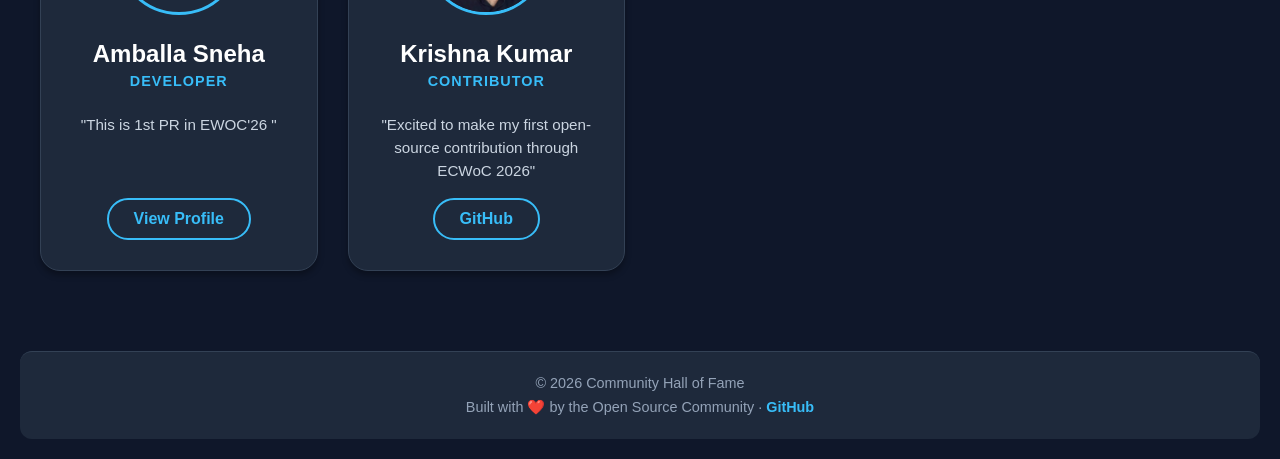
==== commit 375c8c48: "Add profile card for Krishna Kumar" ====
--- a/index.html
+++ b/index.html
@@ -1,5 +1,6 @@
 <!DOCTYPE html>
 <html lang="en">
+
 <head>
     <!-- Basic HTML setup - don't change these -->
     <meta charset="UTF-8">
@@ -7,58 +8,45 @@
     <title>Community Card Showcase</title>
     <link rel="stylesheet" href="style.css">
 </head>
+
 <body>
 
- <!-- NAVBAR START -->
+    <!-- NAVBAR START -->
     <nav class="navbar">
         <div class="nav-logo">🚀 Community</div>
-    
+
         <!-- Hamburger Icon -->
         <div class="hamburger" id="hamburger">
             <span></span>
             <span></span>
             <span></span>
         </div>
-    
+
         <ul class="nav-links" id="navLinks">
             <li><a href="index.html">Home</a></li>
             <li><a href="#">Contributors</a></li>
             <li><a href="https://github.com/Jayanta2004" target="_blank">GitHub</a></li>
         </ul>
+
+        <button id="themeToggle" class="theme-toggle">🌙</button>
     </nav>
-<!-- NAVBAR END -->
+
+    <!-- NAVBAR END -->
 
     <!-- Main heading of the website -->
-<h1><span id="typewriter"></span></h1>
-<p class="subtitle">An Open Source Project built by the Community, for the Community.</p>
-
-    
-<!-- 🔍 SEARCH + SORT WRAPPER -->
-<div class="search-sort-wrapper">
-
-    <input 
-        type="text" 
-        id="searchInput" 
-        placeholder="Search contributor by name..."
-        onkeyup="filterCards()"
-    >
-
-    <select id="sortSelect" onchange="sortCards()">
-        <option value="default">Default</option>
-        <option value="az">A → Z</option>
-        <option value="za">Z → A</option>
-        <option value="newest">Newest</option>
-    </select>
-
-</div>
-
-
+    <h1><span id="typewriter"></span></h1>
+    <p class="subtitle">An Open Source Project built by the Community, for the Community.</p>
+
+
+    <!-- 🔍 SEARCH INPUT (ADDED) -->
+    <input type="text" id="searchInput" placeholder="Search contributor by name..." onkeyup="filterCards()"
+        style="padding:10px; width:300px; max-width:90%; margin:20px auto; display:block;">
     <!-- Container that holds all the profile cards -->
     <div class="card-container">
 
         <!-- ADMIN CARD - Don't modify this card -->
         <div class="card">
-            <img src="images/admin.jpg" alt="Admin Photo" class="card-img"> 
+            <img src="images/admin.jpg" alt="Admin Photo" class="card-img">
             <h2>Project Admin</h2>
             <span class="role">Maintainer</span>
             <p>"Welcome to the project! Fork this repo and add your card below."</p>
@@ -68,14 +56,14 @@
         <!-- 👇 CONTRIBUTORS: START COPYING FROM HERE 👇 -->
         <!-- This is the TEMPLATE card - copy this entire block and paste it below -->
         <div class="card">
-            <img src="images/user.png" alt="User Photo" class="card-img"> 
+            <img src="images/user.png" alt="User Photo" class="card-img">
             <h2>Contributor Name</h2>
             <span class="role">Developer</span>
             <p>"I learned how to make a Pull Request today!"</p>
             <a href="#" class="card-btn" target="_blank">View Profile</a>
         </div>
         <!-- 👆 CONTRIBUTORS: END COPYING HERE 👆 -->
-      
+
         <div class="card">
             <img src="images/mohit-yadav.jpg" alt="Mohit Yadav's Photo" class="card-img">
             <h2>Mohit Yadav</h2>
@@ -85,23 +73,23 @@
         </div>
 
         <div class="card">
-            <img src="images/Sameer-Baral.jpg" alt="Sameer's Photo" class="card-img"> 
+            <img src="images/Sameer-Baral.jpg" alt="Sameer's Photo" class="card-img">
             <h2>Sameer Baral</h2>
             <span class="role">Developer</span>
             <p>"This is my first Pull Request"</p>
             <a href="https://github.com/SameerBaral" class="card-btn" target="_blank">GitHub</a>
         </div>
-      
-        <div class="card">
-            <img src="images/Manas-Sharma.jpg" alt="User Photo" class="card-img"> 
+
+        <div class="card">
+            <img src="images/Manas-Sharma.jpg" alt="User Photo" class="card-img">
             <h2>Manas Sharma</h2>
             <span class="role">Contributor</span>
             <p>"My first open-source contribution through ECWoC!"</p>
             <a href="https://github.com/ManasCodez" class="card-btn" target="_blank">GitHub</a>
         </div>
-      
-        <div class="card">
-            <img src="images/Shreya Kumari,.jpg" alt="User Photo" class="card-img"> 
+
+        <div class="card">
+            <img src="images/Shreya Kumari,.jpg" alt="User Photo" class="card-img">
             <h2>Shreya Kumari</h2>
             <span class="role">Contributor</span>
             <p>"Hello, This is my first Pull Request!"</p>
@@ -117,7 +105,7 @@
         </div>
 
         <div class="card">
-            <img src="images/muskan.jpeg" alt="User Photo" class="card-img"> 
+            <img src="images/muskan.jpeg" alt="User Photo" class="card-img">
             <h2>Muskan</h2>
             <span class="role">Contributor</span>
             <p>"Hello, This is my first open-source contribution through ECWoC!"</p>
@@ -131,7 +119,7 @@
             <p>"Excited to contribute to open source via ECWoC 2026 🚀"</p>
             <a href="https://github.com/bugVixen-M" class="card-btn" target="_blank">GitHub</a>
         </div>
-      
+
         <div class="card">
             <img src="images/Sunetra-Bar.jpg" alt="Sunetra's Photo" class="card-img">
             <h2>Sunetra Bar</h2>
@@ -141,7 +129,7 @@
         </div>
 
         <div class="card">
-            <img src="images/alenalex-009.jpg" alt="Alen Alexander profile photo" class="card-img"> 
+            <img src="images/alenalex-009.jpg" alt="Alen Alexander profile photo" class="card-img">
             <h2>Alen Alexander</h2>
             <span class="role">Contributor</span>
             <p>"Happy to make my first open-source contribution!"</p>
@@ -173,10 +161,11 @@
         </div>
 
         <div class="card prithwish-custom-style">
-            <img src="images/Prithwish2025.jpg" alt="Prithwish's Photo" class="card-img"> 
+            <img src="images/Prithwish2025.jpg" alt="Prithwish's Photo" class="card-img">
             <h2>Prithwish Pal</h2>
             <span class="role">Contributor</span>
-            <p>Hi! This is my first open-source contribution through ECWoC. Looking forward to contributing more and learning along the way.</p>
+            <p>Hi! This is my first open-source contribution through ECWoC. Looking forward to contributing more and
+                learning along the way.</p>
             <a href="https://github.com/Prithwish2025" class="card-btn" target="_blank">Github</a>
         </div>
 
@@ -187,13 +176,14 @@
             <p>"Excited to contribute to open source🚀"</p>
             <a href="https://github.com/Abhijeet-980" class="card-btn" target="_blank">GitHub</a>
         </div>
-      
-        <div class="card">
-            <img src="images/ubanand36.jpg" alt="User Photo" class="card-img"> 
+
+        <div class="card">
+            <img src="images/ubanand36.jpg" alt="User Photo" class="card-img">
             <h2>Anand Kumar Patel</h2>
             <span class="role">Developer</span>
             <p>"Coding is not just skill, it's an art of representing ideas into reality"</p>
-            <a href="https://www.linkedin.com/in/anand-kumar-patel-ba9607371/" class="card-btn" target="_blank">Linkedin</a>
+            <a href="https://www.linkedin.com/in/anand-kumar-patel-ba9607371/" class="card-btn"
+                target="_blank">Linkedin</a>
         </div>
 
         <div class="card">
@@ -211,12 +201,12 @@
             <p>"Exploring open source and learning GitHub through my first contribution."</p>
             <a href="https://github.com/rohitshinde-tech" class="card-btn" target="_blank">GitHub</a>
         </div>
-       
         <div class="card">
             <img src="images/Snehasish-tech.jpeg" alt="Snehasish Dey's Photo" class="card-img">
             <h2>Snehasish Dey</h2>
             <span class="role">Contributor</span>
-            <p>"IT student passionate about Open Source, constantly exploring new technologies and contributing to meaningful projects."</p>
+            <p>"IT student passionate about Open Source, constantly exploring new technologies and contributing to
+                meaningful projects."</p>
             <a href="https://github.com/Snehasish-tech" class="card-btn" target="_blank">GitHub</a>
         </div>
 
@@ -227,13 +217,57 @@
             <p>"Hello world! This is my first PR."</p>
             <a href="https://github.com/mayankvya" class="card-btn" target="_blank">GitHub</a>
         </div>
-        
-      
+
+        <div class="card">
+            <img src="images/whoashish115.png" alt="Ashish Kumar" class="card-img">
+            <h2>Ashish Kumar</h2>
+            <span class="role">Contributor</span>
+            <p>Hey, this is my first contribution to ECWoC!</p>
+            <a href="https://github.com/whoashish115" class="card-btn" target="_blank">GitHub</a>
+        </div>
+
+
+
+        <div class="card">
+            <img src="images/arpan.jpg" alt="Arpan" class="card-img">
+            <h2>Arpan Purkait</h2>
+            <span class="role">Django Developer</span>
+            <p>Zindegi Ek safar hai.....</p>
+            <a href="https://github.com/arpanpurkait" class="card-btn" target="_blank">GitHub</a>
+        </div>
+
+        <div class="card">
+            <img src="images/roychowdhury-arghya.png" alt="Arghya" class="card-img">
+            <h2>Arghya RoyChowdhury</h2>
+            <span class="role">Contributor</span>
+            <p>"Radhe Radhe!! This is my first Open-source Contribution , I'm really excited to be part of this
+                community"</p>
+            <a href="https://github.com/roychowdhury-arghya" class="card-btn" target="_blank">GitHub</a>
+        </div>
+
+        <div class="card">
+            <img src="images/user.png" alt="User Photo" class="card-img">
+            <h2>Amballa Sneha</h2>
+            <span class="role">Developer</span>
+            <p>"This is 1st PR in EWOC'26 "</p>
+            <a href="https://github.com/Sneha-Amballa" class="card-btn" target="_blank">View Profile</a>
+        </div>
+
+        <div class="card">
+            <img src="images/krishnx21.jpg" alt="Krishna Kumar's Photo" class="card-img">
+            <h2>Krishna Kumar</h2>
+            <span class="role">Contributor</span>
+            <p>"Excited to make my first open-source contribution through ECWoC 2026"</p>
+            <a href="https://github.com/krishnx21" class="card-btn" target="_blank">GitHub</a>
+        </div>
+
+
+
         <!-- ADD YOUR NEW CARD ABOVE THIS COMMENT -->
 
     </div> <!-- End of card-container -->
 
-<!-- FOOTER START -->
+    <!-- FOOTER START -->
     <footer class="footer">
         <p>© 2026 Community Hall of Fame</p>
         <p>
@@ -241,129 +275,119 @@
             <a href="https://github.com/Jayanta2004" target="_blank">GitHub</a>
         </p>
     </footer>
-<!-- FOOTER END -->
+    <!-- FOOTER END -->
 
     <script>
         const hamburger = document.getElementById("hamburger");
         const navLinks = document.getElementById("navLinks");
-    
+
         hamburger.addEventListener("click", () => {
-        navLinks.classList.toggle("active");
-    });
+            navLinks.classList.toggle("active");
+        });
     </script>
 
-<!-- 🔍 SEARCH FILTER SCRIPT (ADDED) -->
-<script>
-function filterCards() {
-    const input = document.getElementById("searchInput").value.toLowerCase();
-    const cards = document.querySelectorAll(".card");
-
-    cards.forEach(card => {
-        const name = card.querySelector("h2").innerText.toLowerCase();
-        card.style.display = name.includes(input) ? "block" : "none";
-    });
-}
-
-
-</script>
-
-<script>
-// ----- TYPEWRITER LOOP -----
-const typewriter = document.getElementById('typewriter');
-
-const phrases = [
-  "🚀 Community Hall of Fame",
-  "Built by the Community",
-  "Open Source for Everyone",
-  "Contribute, Learn, Grow"
-];
-
-let currentPhrase = 0;
-let currentChar = 0;
-let isDeleting = false;
-let speed = 100; // typing speed (ms per character)
-
-function type() {
-  const fullText = phrases[currentPhrase];
-  
-  if (isDeleting) {
-    currentChar--;
-    typewriter.textContent = fullText.substring(0, currentChar);
-  } else {
-    currentChar++;
-    typewriter.textContent = fullText.substring(0, currentChar);
-  }
-  
-  // Adjust speed for deleting vs typing
-  let typingSpeed = isDeleting ? speed / 2 : speed;
-  
-  // When phrase is complete
-  if (!isDeleting && currentChar === fullText.length) {
-    typingSpeed = 1500; // wait before deleting
-    isDeleting = true;
-  } 
-  // When deletion is complete
-  else if (isDeleting && currentChar === 0) {
-    isDeleting = false;
-    currentPhrase = (currentPhrase + 1) % phrases.length;
-    typingSpeed = 500; // wait before typing next phrase
-  }
-  
-  setTimeout(type, typingSpeed);
-}
-
-// Start typewriter
-type();
-
-
-// ----- PARALLAX EFFECT -----
-const heroHeading = document.querySelector('h1');
-const heroSubtitle = document.querySelector('.subtitle');
-
-window.addEventListener('scroll', () => {
-  const scrollY = window.scrollY;
-  
-  heroHeading.style.transform = `translateY(${scrollY * 0.2}px)`;  // slower
-  heroSubtitle.style.transform = `translateY(${scrollY * 0.15}px)`; // slightly slower
-});
-</script>
-
-<script>
-const container = document.querySelector(".card-container");
-const originalCards = Array.from(container.children);
-
-function sortCards() {
-    const value = document.getElementById("sortSelect").value;
-    let cards = Array.from(container.children);
-
-    if (value === "default") {
-        container.innerHTML = "";
-        originalCards.forEach(card => container.appendChild(card));
-        return;
-    }
-
-    if (value === "az") {
-        cards.sort((a, b) =>
-            a.querySelector("h2").innerText
-            .localeCompare(b.querySelector("h2").innerText)
-        );
-    }
-
-    if (value === "za") {
-        cards.sort((a, b) =>
-            b.querySelector("h2").innerText
-            .localeCompare(a.querySelector("h2").innerText)
-        );
-    }
-
-    if (value === "newest") {
-        cards.reverse();
-    }
-
-    container.innerHTML = "";
-    cards.forEach(card => container.appendChild(card));
-}
-</script>
+    <!-- 🔍 SEARCH FILTER SCRIPT (ADDED) -->
+    <script>
+        function filterCards() {
+            const input = document.getElementById("searchInput").value.toLowerCase();
+            const cards = document.querySelectorAll(".card");
+
+            cards.forEach(card => {
+                const name = card.querySelector("h2").innerText.toLowerCase();
+                card.style.display = name.includes(input) ? "block" : "none";
+            });
+        }
+
+
+    </script>
+
+    <script>
+        // ----- TYPEWRITER LOOP -----
+        const typewriter = document.getElementById('typewriter');
+
+        const phrases = [
+            "🚀 Community Hall of Fame",
+            "Built by the Community",
+            "Open Source for Everyone",
+            "Contribute, Learn, Grow"
+        ];
+
+        let currentPhrase = 0;
+        let currentChar = 0;
+        let isDeleting = false;
+        let speed = 100; // typing speed (ms per character)
+
+        function type() {
+            const fullText = phrases[currentPhrase];
+
+            if (isDeleting) {
+                currentChar--;
+                typewriter.textContent = fullText.substring(0, currentChar);
+            } else {
+                currentChar++;
+                typewriter.textContent = fullText.substring(0, currentChar);
+            }
+
+            // Adjust speed for deleting vs typing
+            let typingSpeed = isDeleting ? speed / 2 : speed;
+
+            // When phrase is complete
+            if (!isDeleting && currentChar === fullText.length) {
+                typingSpeed = 1500; // wait before deleting
+                isDeleting = true;
+            }
+            // When deletion is complete
+            else if (isDeleting && currentChar === 0) {
+                isDeleting = false;
+                currentPhrase = (currentPhrase + 1) % phrases.length;
+                typingSpeed = 500; // wait before typing next phrase
+            }
+
+            setTimeout(type, typingSpeed);
+        }
+
+        // Start typewriter
+        type();
+
+
+        // ----- PARALLAX EFFECT -----
+        const heroHeading = document.querySelector('h1');
+        const heroSubtitle = document.querySelector('.subtitle');
+
+        window.addEventListener('scroll', () => {
+            const scrollY = window.scrollY;
+
+            heroHeading.style.transform = `translateY(${scrollY * 0.2}px)`;  // slower
+            heroSubtitle.style.transform = `translateY(${scrollY * 0.15}px)`; // slightly slower
+        });
+    </script>
+
+    <script>
+        const toggleBtn = document.getElementById("themeToggle");
+        const body = document.body;
+
+        // Load saved theme
+        if (localStorage.getItem("theme") === "light") {
+            body.classList.add("light-mode");
+            toggleBtn.textContent = "🌞";
+        }
+
+        toggleBtn.addEventListener("click", () => {
+            body.classList.toggle("light-mode");
+
+            if (body.classList.contains("light-mode")) {
+                toggleBtn.textContent = "🌞";
+                localStorage.setItem("theme", "light");
+            } else {
+                toggleBtn.textContent = "🌙";
+                localStorage.setItem("theme", "dark");
+            }
+        });
+    </script>
+
+
+
 
 </body>
-</html>
+
+</html>
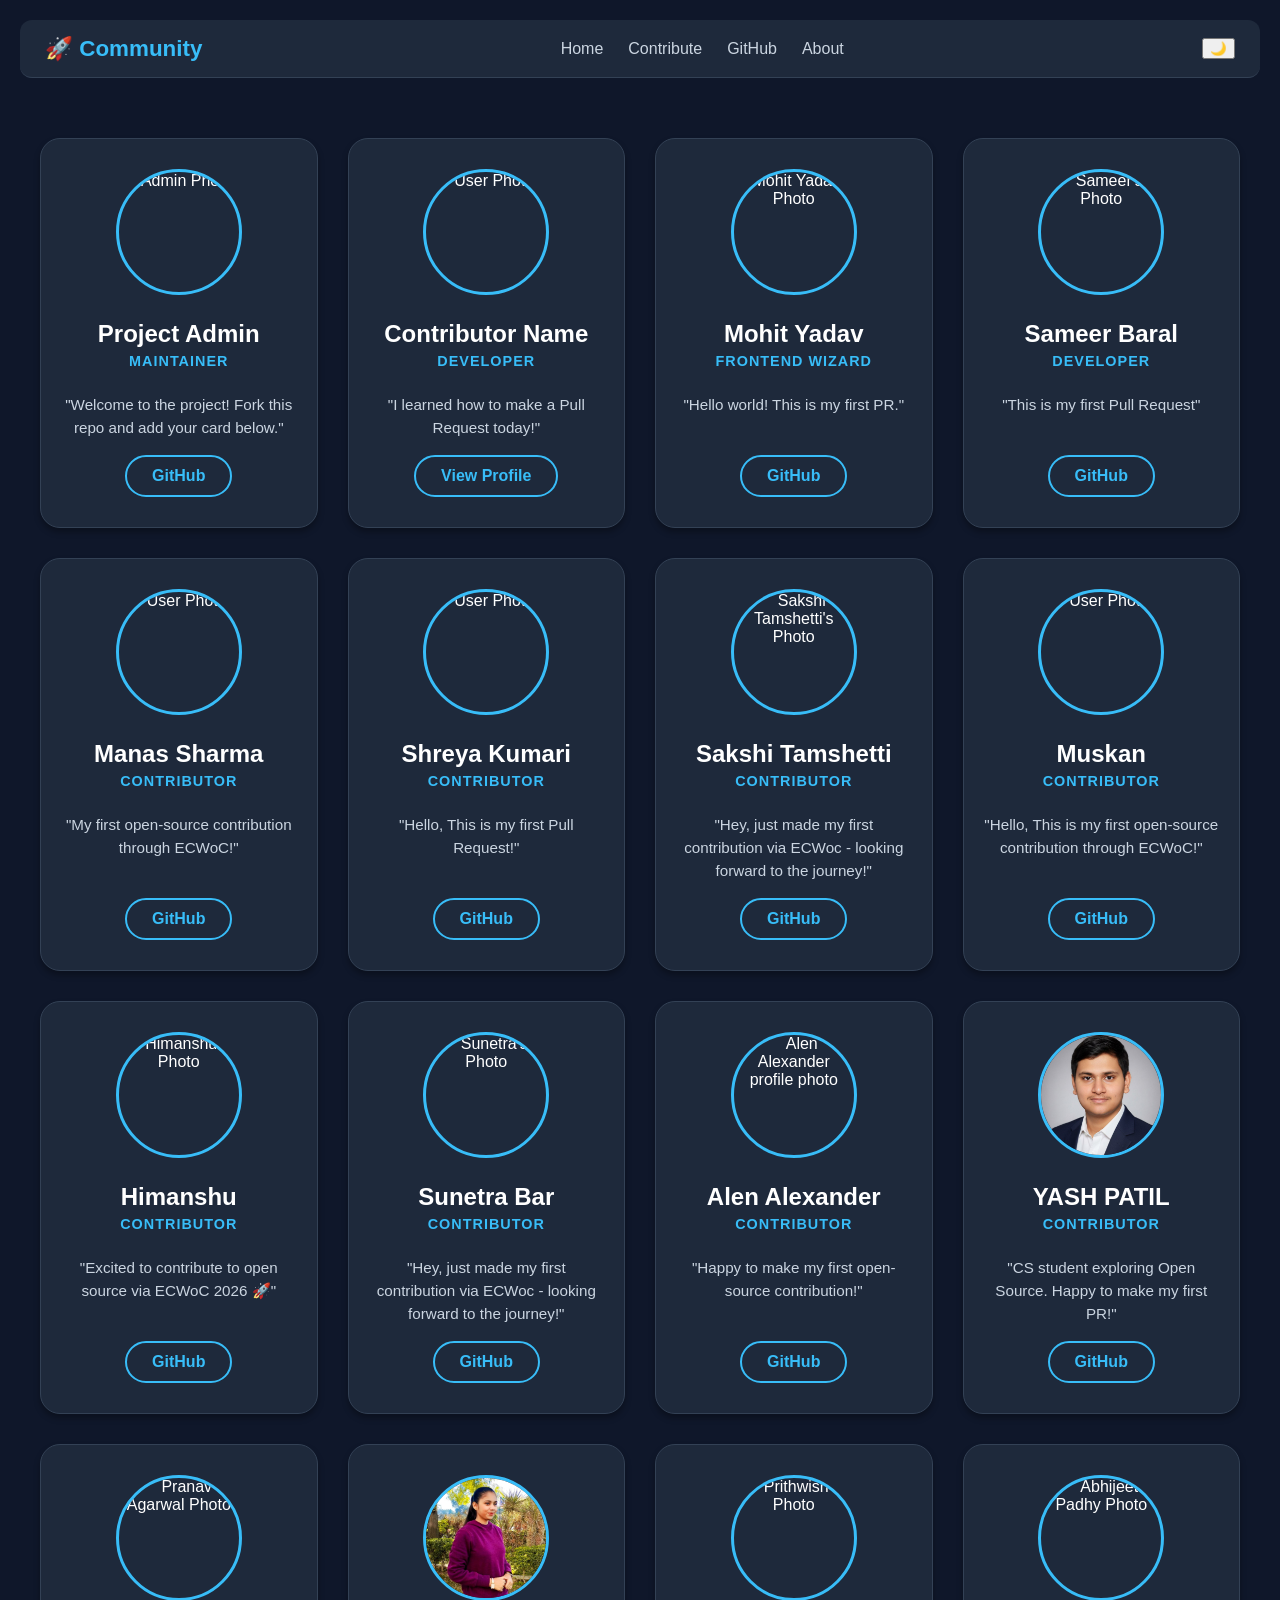
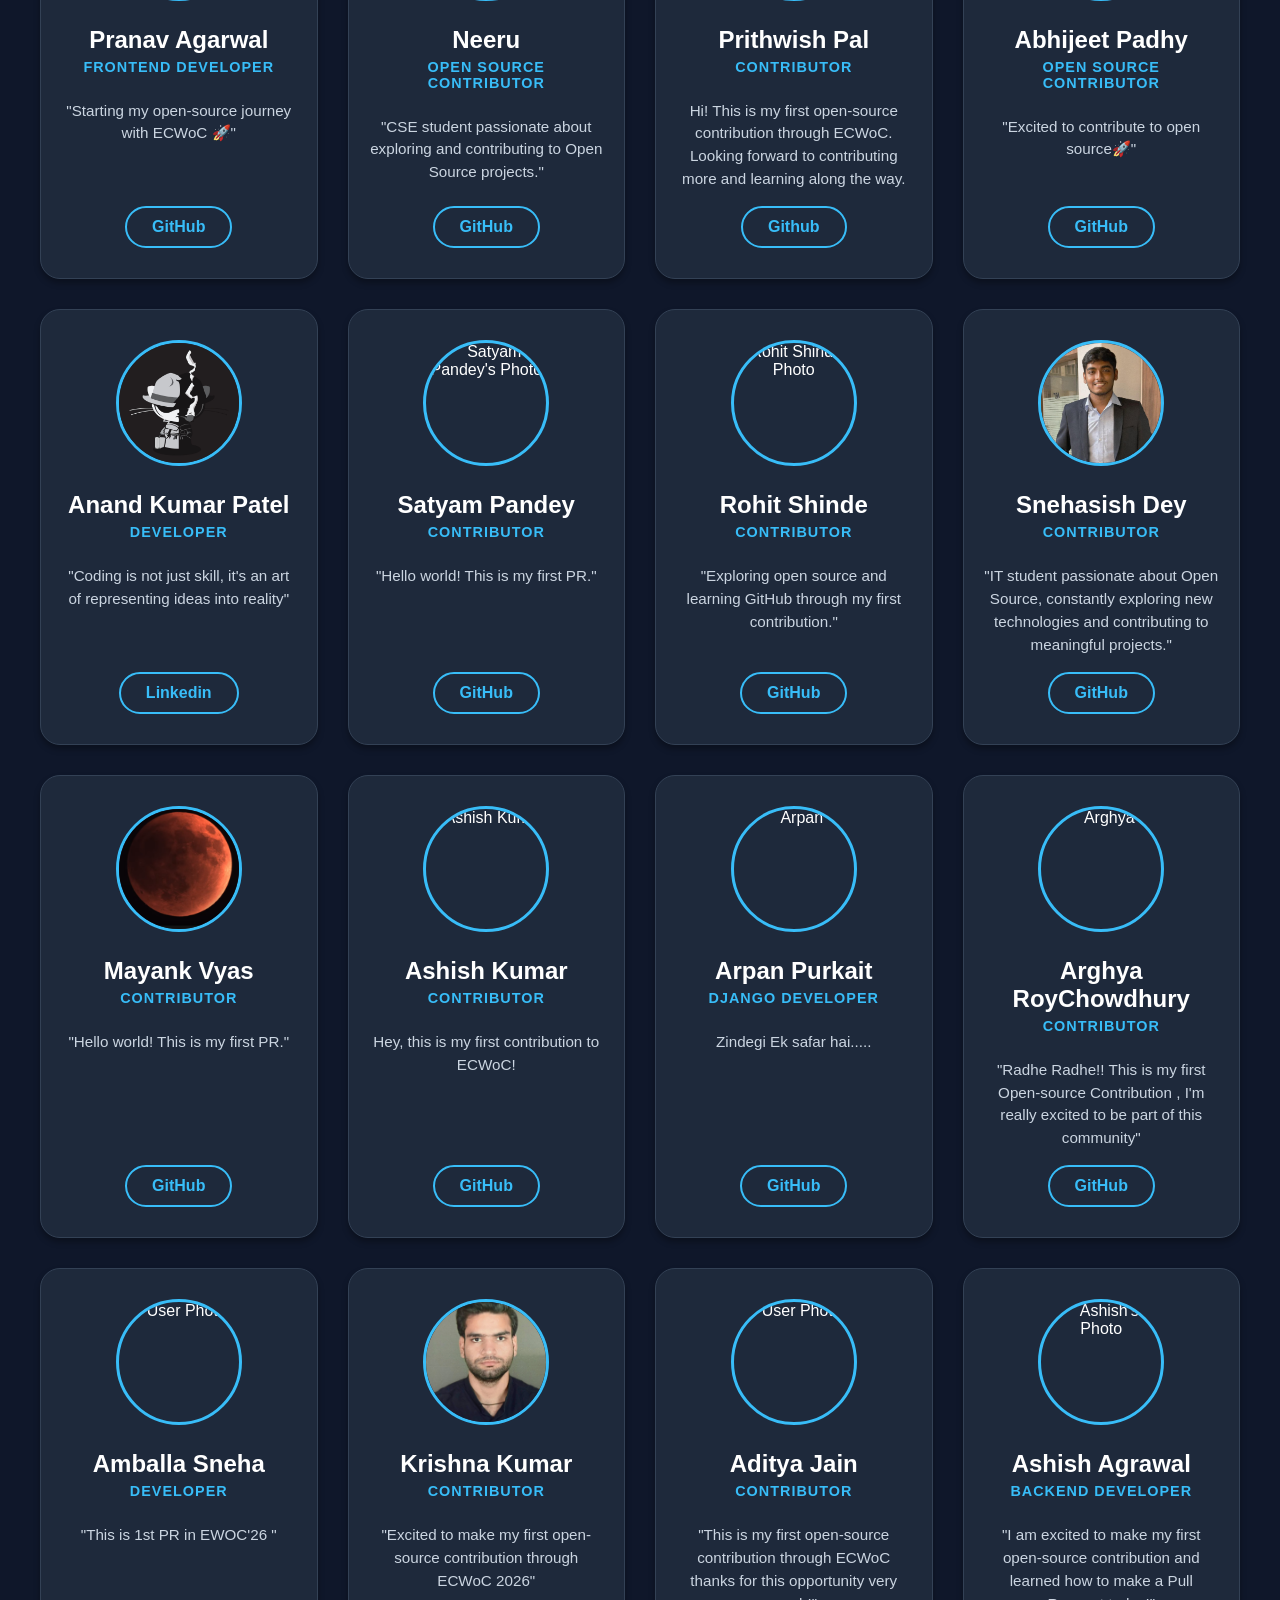
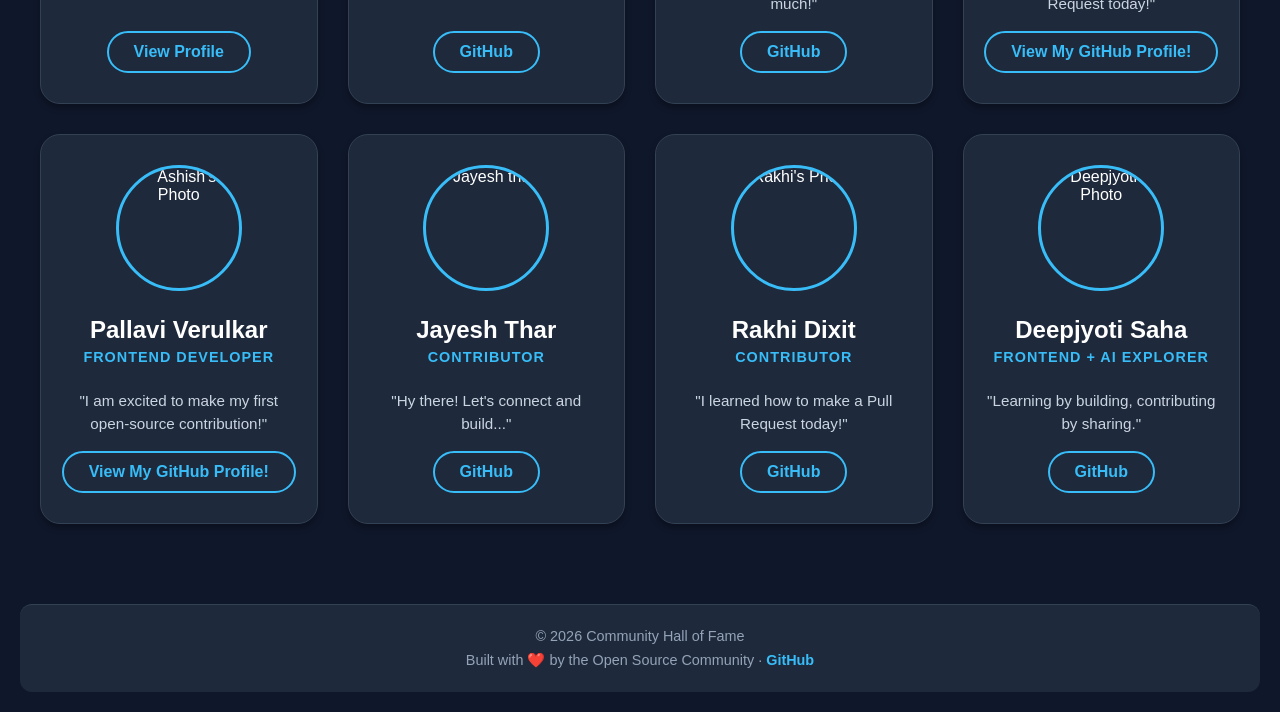
==== commit 694a220d: "Added card for Deepjyoti" ====
--- a/index.html
+++ b/index.html
@@ -24,23 +24,18 @@
 
         <ul class="nav-links" id="navLinks">
             <li><a href="index.html">Home</a></li>
-            <li><a href="#">Contributors</a></li>
+            <li><a href="contribute.html">Contribute</a></li>
             <li><a href="https://github.com/Jayanta2004" target="_blank">GitHub</a></li>
+            <li><a href="about.html">About</a></li>
         </ul>
-
-        <button id="themeToggle" class="theme-toggle">🌙</button>
+        
+    <button id="themeToggle" class="theme-toggle">🌙</button>
     </nav>
 
-    <!-- NAVBAR END -->
+<!-- NAVBAR END -->
 
     <!-- Main heading of the website -->
-    <h1><span id="typewriter"></span></h1>
-    <p class="subtitle">An Open Source Project built by the Community, for the Community.</p>
-
-
-    <!-- 🔍 SEARCH INPUT (ADDED) -->
-    <input type="text" id="searchInput" placeholder="Search contributor by name..." onkeyup="filterCards()"
-        style="padding:10px; width:300px; max-width:90%; margin:20px auto; display:block;">
+
     <!-- Container that holds all the profile cards -->
     <div class="card-container">
 
@@ -205,8 +200,7 @@
             <img src="images/Snehasish-tech.jpeg" alt="Snehasish Dey's Photo" class="card-img">
             <h2>Snehasish Dey</h2>
             <span class="role">Contributor</span>
-            <p>"IT student passionate about Open Source, constantly exploring new technologies and contributing to
-                meaningful projects."</p>
+            <p>"IT student passionate about Open Source, constantly exploring new technologies and contributing to meaningful projects."</p>
             <a href="https://github.com/Snehasish-tech" class="card-btn" target="_blank">GitHub</a>
         </div>
 
@@ -227,7 +221,7 @@
         </div>
 
 
-
+        
         <div class="card">
             <img src="images/arpan.jpg" alt="Arpan" class="card-img">
             <h2>Arpan Purkait</h2>
@@ -235,18 +229,17 @@
             <p>Zindegi Ek safar hai.....</p>
             <a href="https://github.com/arpanpurkait" class="card-btn" target="_blank">GitHub</a>
         </div>
-
-        <div class="card">
-            <img src="images/roychowdhury-arghya.png" alt="Arghya" class="card-img">
+      
+        <div class="card">
+            <img src="images/roychowdhury-arghya.png" alt="Arghya" class="card-img"> 
             <h2>Arghya RoyChowdhury</h2>
             <span class="role">Contributor</span>
-            <p>"Radhe Radhe!! This is my first Open-source Contribution , I'm really excited to be part of this
-                community"</p>
+            <p>"Radhe Radhe!! This is my first Open-source Contribution , I'm really excited to be part of this community"</p>
             <a href="https://github.com/roychowdhury-arghya" class="card-btn" target="_blank">GitHub</a>
         </div>
-
-        <div class="card">
-            <img src="images/user.png" alt="User Photo" class="card-img">
+      
+        <div class="card">
+            <img src="images/user.png" alt="User Photo" class="card-img"> 
             <h2>Amballa Sneha</h2>
             <span class="role">Developer</span>
             <p>"This is 1st PR in EWOC'26 "</p>
@@ -261,9 +254,57 @@
             <a href="https://github.com/krishnx21" class="card-btn" target="_blank">GitHub</a>
         </div>
 
-
-
-        <!-- ADD YOUR NEW CARD ABOVE THIS COMMENT -->
+        <div class="card">
+            <img src="images/Aditya-Jain.jpg" alt="User Photo" class="card-img">
+            <h2>Aditya Jain</h2>
+            <span class="role">Contributor</span>
+            <p>"This is my first open-source contribution through ECWoC thanks for this opportunity very much!"</p>
+            <a href="https://github.com/aditya2006magic" class="card-btn" target="_blank">GitHub</a>
+        </div>
+
+        <div class="card">
+            <img src="images/Ashish-Agrawal.png" alt="Ashish's Photo" class="card-img">
+            <h2>Ashish Agrawal</h2>
+            <span class="role">Backend Developer</span>
+            <p>"I am excited to make my first open-source contribution and learned how to make a Pull Request today!"</p>
+            <a href="https://github.com/ashishagrawalcode" class="card-btn" target="_blank">View My GitHub Profile!</a>
+        </div>
+
+        <div class="card">
+            <img src="images/Pallavi.jpg" alt="Ashish's Photo" class="card-img">
+            <h2>Pallavi Verulkar</h2>
+            <span class="role">frontend developer</span>
+            <p>"I am excited to make my first open-source contribution!"</p>
+            <a href="https://github.com/Pallavi960" class="card-btn" target="_blank">View My GitHub Profile!</a>
+        </div>
+
+        <div class="card">
+            <img src="images/jayesh.jpg" alt="Jayesh thar" class="card-img">
+            <h2>Jayesh Thar</h2>
+            <span class="role">Contributor</span>
+            <p>"Hy there! Let's connect and build..."</p>
+            <a href="https://github.com/jayesh-thar" class="card-btn" target="_blank">GitHub</a>
+        </div>
+
+        <div class="card">
+            <img src="images/rakhi-dixit.png" alt=" Rakhi's Photo" class="card-img">
+            <h2>Rakhi Dixit</h2>
+            <span class="role">Contributor</span>
+            <p>"I learned how to make a Pull Request today!"</p>
+            <a href="https://github.com/Rakhi-Dixit03" class="card-btn" target="_blank">GitHub</a>
+        </div>
+
+        <div class="card">
+  <img src="images/deepjyoti-coder.jpg" alt="Deepjyoti's Photo" class="card-img">
+  <h2>Deepjyoti Saha</h2>
+  <span class="role">Frontend + AI Explorer</span>
+  <p>"Learning by building, contributing by sharing."</p>
+  <a href="https://github.com/deepjyoti-coder" class="card-btn" target="_blank">GitHub</a>
+</div>
+
+      
+      
+      <!-- ADD YOUR NEW CARD ABOVE THIS COMMENT -->
 
     </div> <!-- End of card-container -->
 
@@ -362,32 +403,71 @@
         });
     </script>
 
-    <script>
-        const toggleBtn = document.getElementById("themeToggle");
-        const body = document.body;
-
-        // Load saved theme
-        if (localStorage.getItem("theme") === "light") {
-            body.classList.add("light-mode");
-            toggleBtn.textContent = "🌞";
-        }
-
-        toggleBtn.addEventListener("click", () => {
-            body.classList.toggle("light-mode");
-
-            if (body.classList.contains("light-mode")) {
-                toggleBtn.textContent = "🌞";
-                localStorage.setItem("theme", "light");
-            } else {
-                toggleBtn.textContent = "🌙";
-                localStorage.setItem("theme", "dark");
-            }
-        });
-    </script>
-
-
+<script>
+/* ---------- SORT CARDS SCRIPT ---------- */
+const container = document.querySelector(".card-container");
+const originalCards = Array.from(container.children);
+
+function sortCards() {
+    const value = document.getElementById("sortSelect")?.value;
+    if (!value) return;
+
+    let cards = Array.from(container.children);
+
+    if (value === "default") {
+        container.innerHTML = "";
+        originalCards.forEach(card => container.appendChild(card));
+        return;
+    }
+
+    if (value === "az") {
+        cards.sort((a, b) =>
+            a.querySelector("h2").innerText
+                .localeCompare(b.querySelector("h2").innerText)
+        );
+    }
+
+    if (value === "za") {
+        cards.sort((a, b) =>
+            b.querySelector("h2").innerText
+                .localeCompare(a.querySelector("h2").innerText)
+        );
+    }
+
+    if (value === "newest") {
+        cards.reverse();
+    }
+
+    container.innerHTML = "";
+    cards.forEach(card => container.appendChild(card));
+}
+</script>
+
+<script>
+/* ---------- THEME TOGGLE SCRIPT ---------- */
+const toggleBtn = document.getElementById("themeToggle");
+const body = document.body;
+
+// Load saved theme
+if (localStorage.getItem("theme") === "light") {
+    body.classList.add("light-mode");
+    toggleBtn.textContent = "🌞";
+}
+
+toggleBtn.addEventListener("click", () => {
+    body.classList.toggle("light-mode");
+
+    if (body.classList.contains("light-mode")) {
+        toggleBtn.textContent = "🌞";
+        localStorage.setItem("theme", "light");
+    } else {
+        toggleBtn.textContent = "🌙";
+        localStorage.setItem("theme", "dark");
+    }
+});
+</script>
 
 
 </body>
 
-</html>+</html>
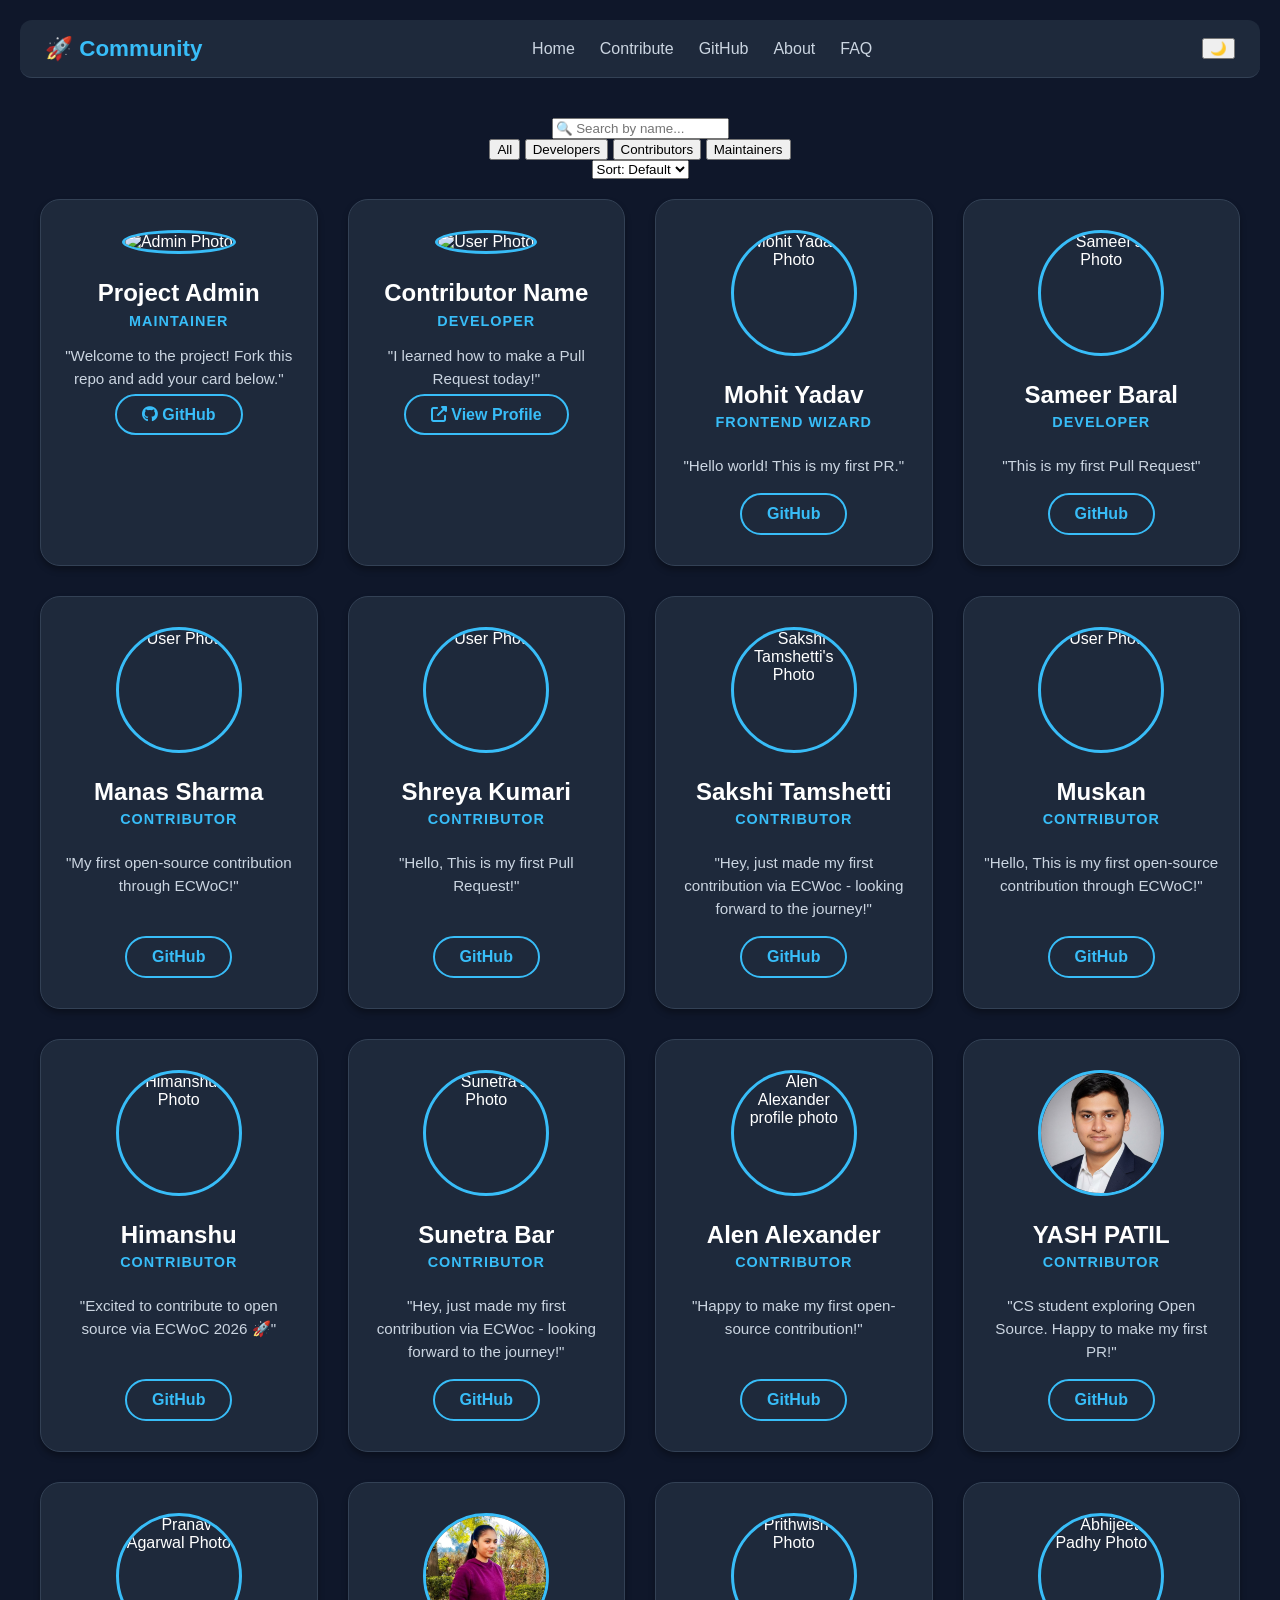
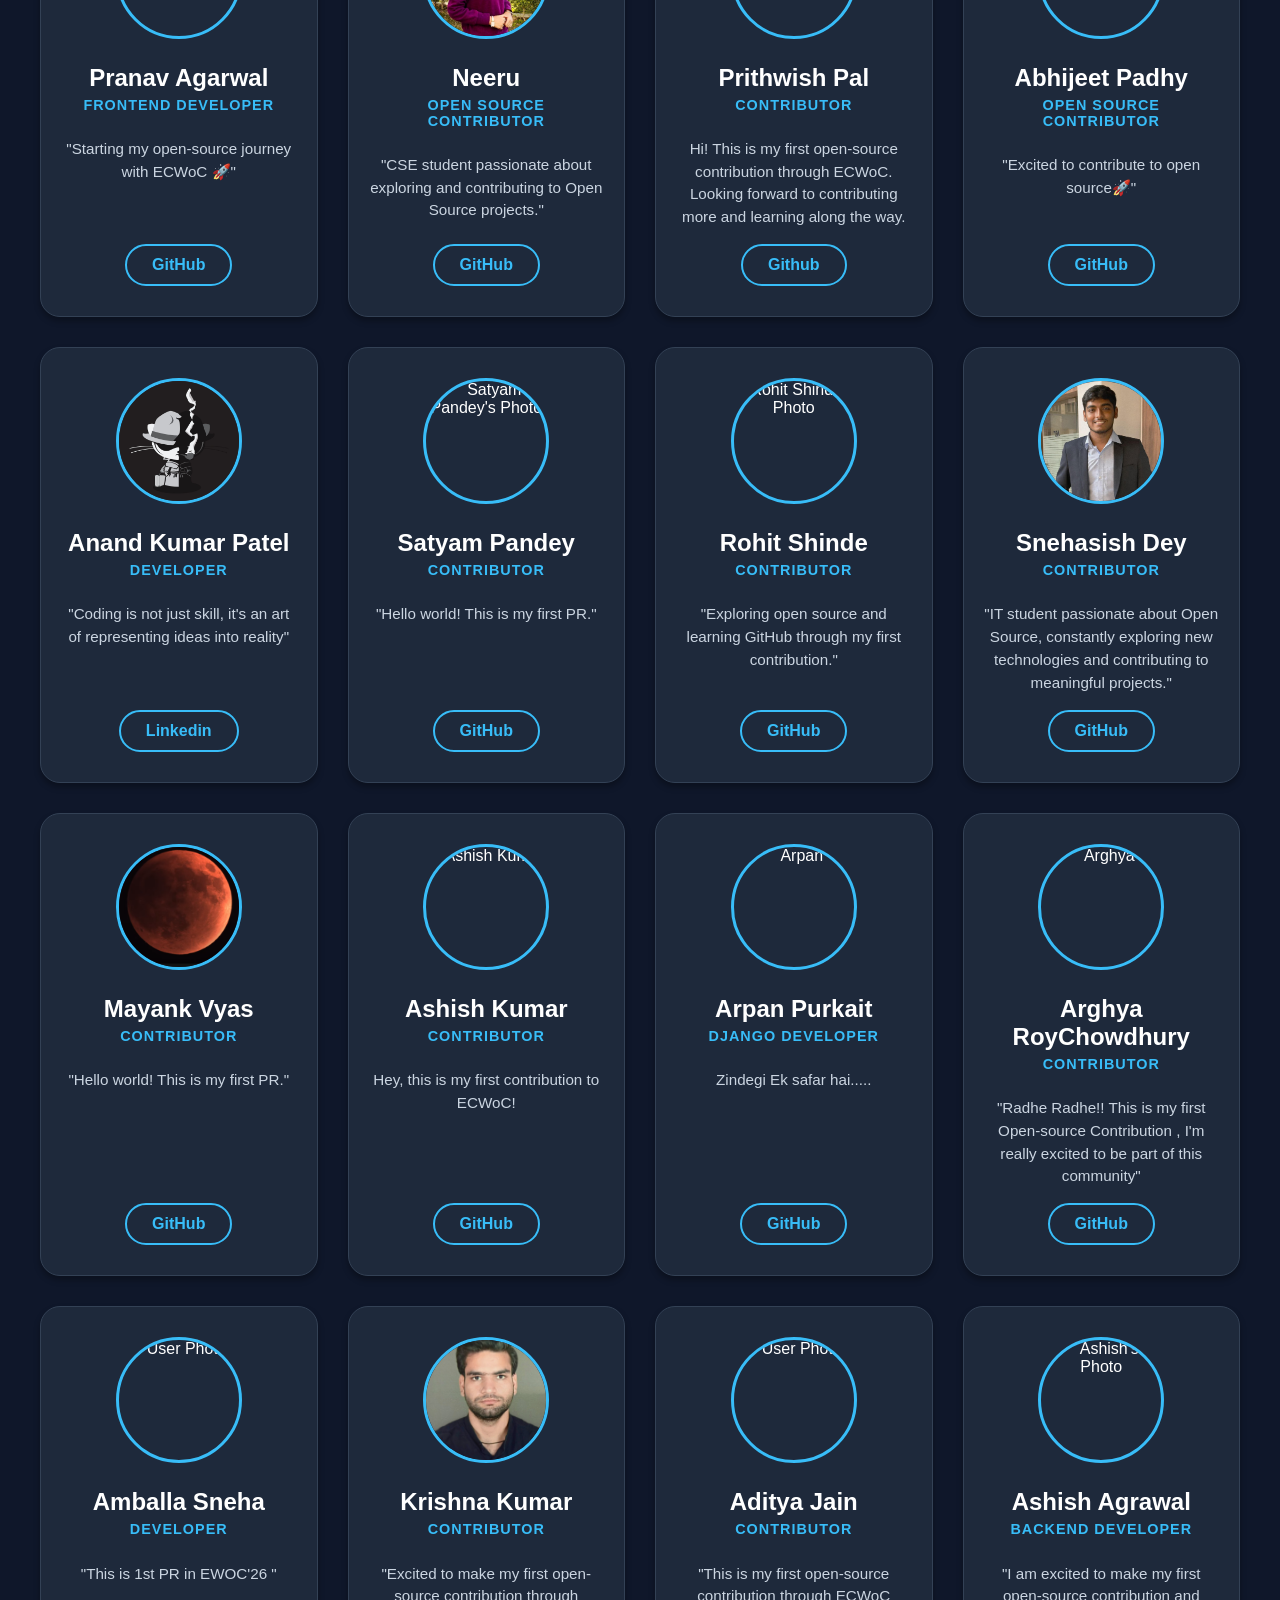
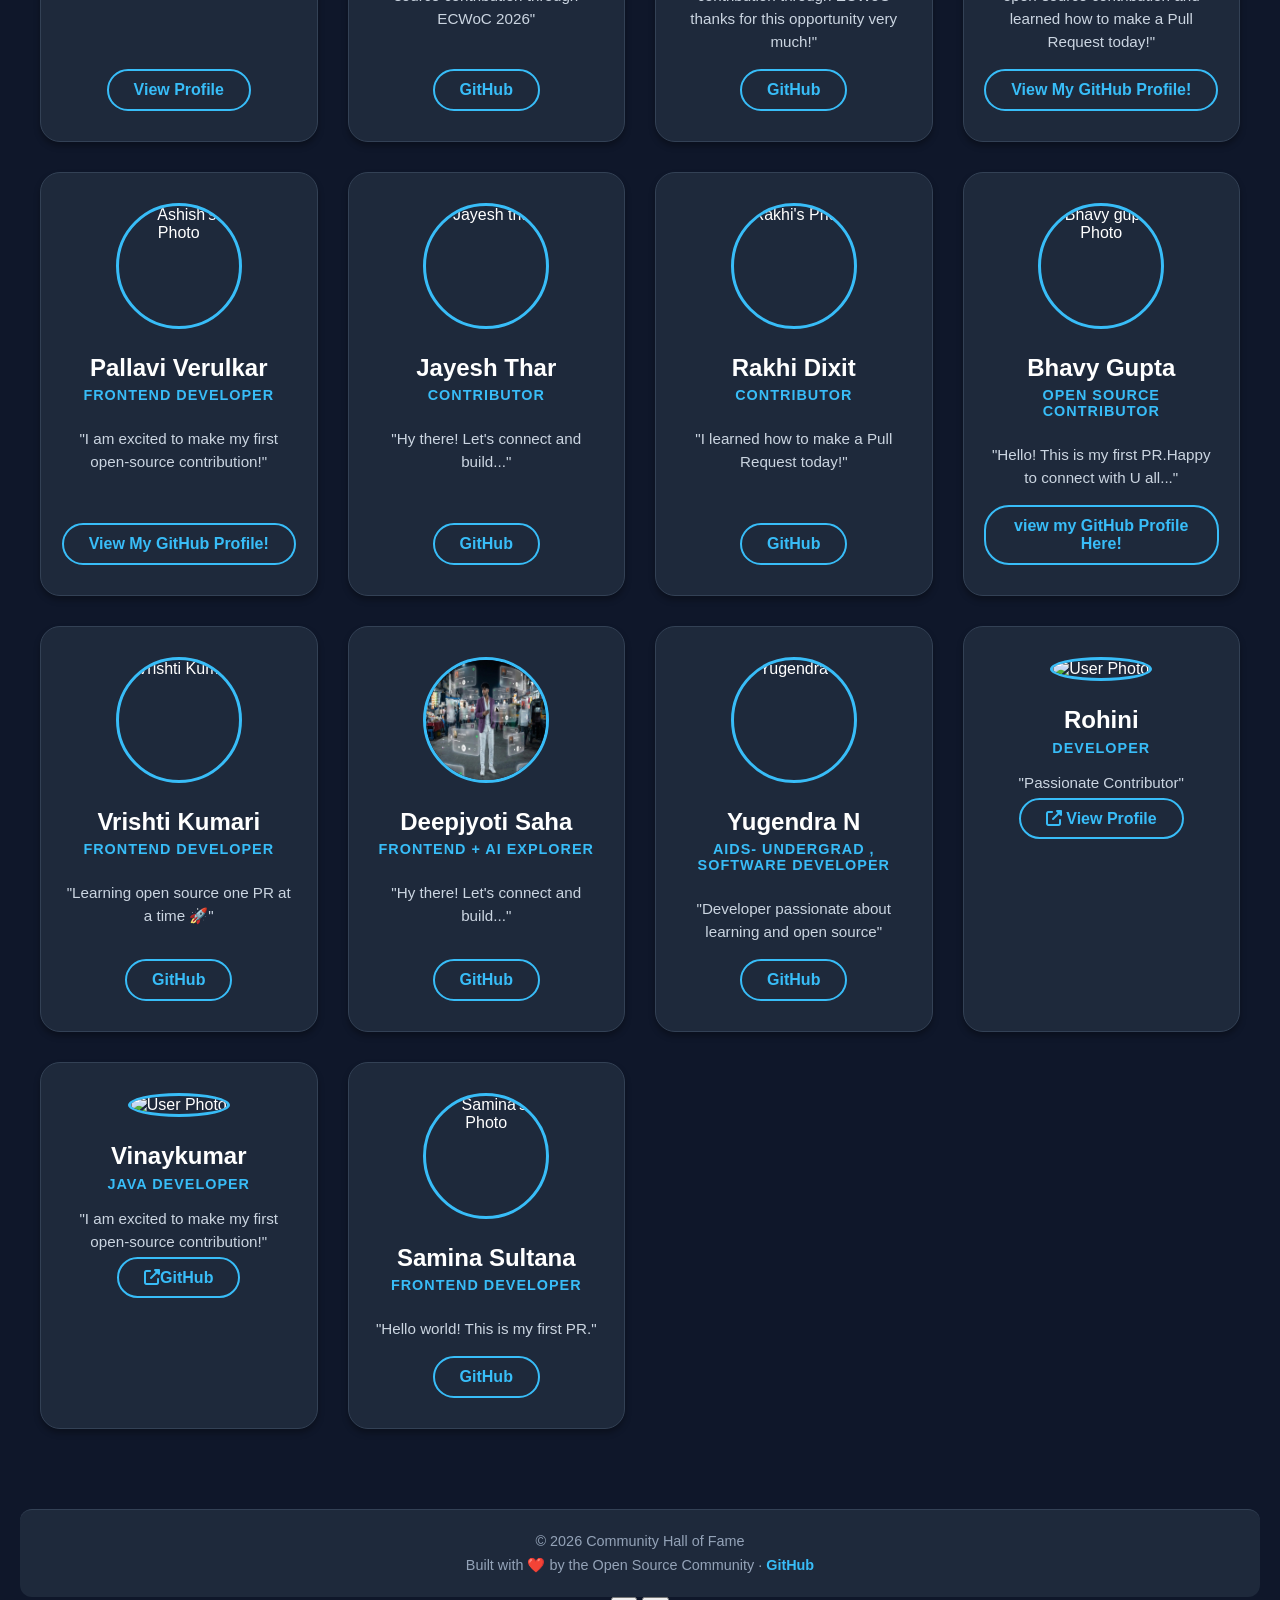
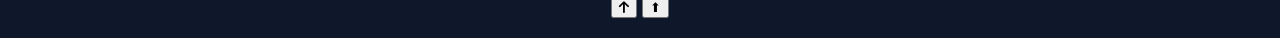
==== commit 8b40d1ed: "Update index.html" ====
--- a/index.html
+++ b/index.html
@@ -7,9 +7,85 @@
     <meta name="viewport" content="width=device-width, initial-scale=1.0">
     <title>Community Card Showcase</title>
     <link rel="stylesheet" href="style.css">
+    <link rel="icon" type="image/png" href="Hall of Fame (1).png">
+    <link rel="stylesheet" href="https://cdnjs.cloudflare.com/ajax/libs/font-awesome/6.4.0/css/all.min.css">
 </head>
 
 <body>
+    <!-- Page Loader -->
+    <div class="page-loader" id="pageLoader">
+        <div class="loader-spinner"></div>
+    </div>
+
+    <div class="circle-container">
+        <div class="circle"></div>
+        <div class="circle"></div>
+        <div class="circle"></div>
+        <div class="circle"></div>
+        <div class="circle"></div>
+        <div class="circle"></div>
+        <div class="circle"></div>
+        <div class="circle"></div>
+        <div class="circle"></div>
+        <div class="circle"></div>
+        <div class="circle"></div>
+        <div class="circle"></div>
+        <div class="circle"></div>
+        <div class="circle"></div>
+        <div class="circle"></div>
+        <div class="circle"></div>
+        <div class="circle"></div>
+        <div class="circle"></div>
+        <div class="circle"></div>
+        <div class="circle"></div>
+        <div class="circle"></div>
+        <div class="circle"></div>
+        <div class="circle"></div>
+        <div class="circle"></div>
+        <div class="circle"></div>
+        <div class="circle"></div>
+        <div class="circle"></div>
+        <div class="circle"></div>
+        <div class="circle"></div>
+        <div class="circle"></div>
+      </div>
+      <script>
+        document.addEventListener("DOMContentLoaded", function () {
+          const coords = { x: 0, y: 0 };
+          const circles = document.querySelectorAll(".circle");
+
+          circles.forEach(function (circle) {
+            circle.x = 0;
+            circle.y = 0;
+          });
+
+          window.addEventListener("mousemove", function (e) {
+            coords.x = e.pageX;
+            coords.y = e.pageY - window.scrollY; // Adjust for vertical scroll position
+          });
+
+          function animateCircles() {
+            let x = coords.x;
+            let y = coords.y; 
+            circles.forEach(function (circle, index) {
+              circle.style.left = `${x - 12}px`;
+              circle.style.top = `${y - 12}px`;
+              circle.style.transform = `scale(${(circles.length - index) / circles.length})`;
+              const nextCircle = circles[index + 1] || circles[0];
+              circle.x = x;
+              circle.y = y;
+                            x += (nextCircle.x - x) * 0.3;
+              y += (nextCircle.y - y) * 0.3;
+            });
+
+            requestAnimationFrame(animateCircles);
+          }
+
+          animateCircles();
+        });
+
+      </script>
+
 
     <!-- NAVBAR START -->
     <nav class="navbar">
@@ -27,6 +103,8 @@
             <li><a href="contribute.html">Contribute</a></li>
             <li><a href="https://github.com/Jayanta2004" target="_blank">GitHub</a></li>
             <li><a href="about.html">About</a></li>
+            <li><a href="faq.html">FAQ</a></li>
+
         </ul>
         
     <button id="themeToggle" class="theme-toggle">🌙</button>
@@ -34,6 +112,32 @@
 
 <!-- NAVBAR END -->
 
+<!-- 🔍 SEARCH & FILTER SECTION -->
+<section class="search-filter-container">
+    <input 
+        type="text" 
+        id="searchInput" 
+        placeholder="🔍 Search by name..." 
+        onkeyup="filterCards()"
+        autocomplete="off"
+    >
+    
+    <div class="filter-buttons">
+        <button class="filter-btn active" onclick="filterByRole('all')">All</button>
+        <button class="filter-btn" onclick="filterByRole('developer')">Developers</button>
+        <button class="filter-btn" onclick="filterByRole('contributor')">Contributors</button>
+        <button class="filter-btn" onclick="filterByRole('maintainer')">Maintainers</button>
+    </div>
+    
+    <select id="sortSelect" class="sort-select" onchange="sortCards()">
+        <option value="default">Sort: Default</option>
+        <option value="az">A-Z</option>
+        <option value="za">Z-A</option>
+        <option value="newest">Newest First</option>
+    </select>
+</section>
+    
+
     <!-- Main heading of the website -->
 
     <!-- Container that holds all the profile cards -->
@@ -41,21 +145,29 @@
 
         <!-- ADMIN CARD - Don't modify this card -->
         <div class="card">
-            <img src="images/admin.jpg" alt="Admin Photo" class="card-img">
-            <h2>Project Admin</h2>
-            <span class="role">Maintainer</span>
-            <p>"Welcome to the project! Fork this repo and add your card below."</p>
-            <a href="https://github.com/Jayanta2004" class="card-btn" target="_blank">GitHub</a>
+            <div class="card-inner">
+                <img src="images/admin.jpg" alt="Admin Photo" class="card-img">
+                <h2>Project Admin</h2>
+                <span class="role">Maintainer</span>
+                <p>"Welcome to the project! Fork this repo and add your card below."</p>
+                <a href="https://github.com/Jayanta2004" class="card-btn" target="_blank">
+                    <i class="fab fa-github"></i> GitHub
+                </a>
+            </div>
         </div>
 
         <!-- 👇 CONTRIBUTORS: START COPYING FROM HERE 👇 -->
         <!-- This is the TEMPLATE card - copy this entire block and paste it below -->
         <div class="card">
-            <img src="images/user.png" alt="User Photo" class="card-img">
-            <h2>Contributor Name</h2>
-            <span class="role">Developer</span>
-            <p>"I learned how to make a Pull Request today!"</p>
-            <a href="#" class="card-btn" target="_blank">View Profile</a>
+            <div class="card-inner">
+                <img src="images/user.png" alt="User Photo" class="card-img">
+                <h2>Contributor Name</h2>
+                <span class="role">Developer</span>
+                <p>"I learned how to make a Pull Request today!"</p>
+                <a href="#" class="card-btn" target="_blank">
+                    <i class="fas fa-external-link-alt"></i> View Profile
+                </a>
+            </div>
         </div>
         <!-- 👆 CONTRIBUTORS: END COPYING HERE 👆 -->
 
@@ -66,7 +178,7 @@
             <p>"Hello world! This is my first PR."</p>
             <a href="https://github.com/19-mohityadav" class="card-btn" target="_blank">GitHub</a>
         </div>
-
+        
         <div class="card">
             <img src="images/Sameer-Baral.jpg" alt="Sameer's Photo" class="card-img">
             <h2>Sameer Baral</h2>
@@ -114,7 +226,7 @@
             <p>"Excited to contribute to open source via ECWoC 2026 🚀"</p>
             <a href="https://github.com/bugVixen-M" class="card-btn" target="_blank">GitHub</a>
         </div>
-
+        
         <div class="card">
             <img src="images/Sunetra-Bar.jpg" alt="Sunetra's Photo" class="card-img">
             <h2>Sunetra Bar</h2>
@@ -279,7 +391,7 @@
         </div>
 
         <div class="card">
-            <img src="images/jayesh.jpg" alt="Jayesh thar" class="card-img">
+            <img src="images/user.png" alt="Jayesh thar" class="card-img">
             <h2>Jayesh Thar</h2>
             <span class="role">Contributor</span>
             <p>"Hy there! Let's connect and build..."</p>
@@ -293,17 +405,70 @@
             <p>"I learned how to make a Pull Request today!"</p>
             <a href="https://github.com/Rakhi-Dixit03" class="card-btn" target="_blank">GitHub</a>
         </div>
-
-        <div class="card">
-  <img src="images/deepjyoti-coder.jpg" alt="Deepjyoti's Photo" class="card-img">
-  <h2>Deepjyoti Saha</h2>
-  <span class="role">Frontend + AI Explorer</span>
-  <p>"Learning by building, contributing by sharing."</p>
-  <a href="https://github.com/deepjyoti-coder" class="card-btn" target="_blank">GitHub</a>
-</div>
-
       
-      
+        <div class="card">
+            <img src="images/Bhavy-doe.jpeg" alt="Bhavy gupta Photo" class="card-img">
+            <h2>Bhavy Gupta</h2>
+            <span class="role">Open Source Contributor</span>
+            <p>"Hello! This is my first PR.Happy to connect with U all..."</p>
+            <a href="https://github.com/BhavyGupta12911" class="card-btn" target="_blank">view my GitHub Profile Here!</a>
+        </div>
+
+        <div class="card">
+            <img src="images/Vrishti-vibes.jpg" alt="Vrishti Kumari" class="card-img">
+            <h2>Vrishti Kumari</h2>
+            <span class="role">Frontend Developer</span>
+            <p>"Learning open source one PR at a time 🚀"</p>
+            <a href="https://github.com/Vrishti-vibes" class="card-btn" target="_blank">GitHub</a>
+        </div>
+
+        <div class="card">
+            <img src="images/Deepjyoti-coder.jpg" alt="Deepjyoti's Photo" class="card-img">
+            <h2>Deepjyoti Saha</h2>
+            <span class="role">Frontend + AI Explorer</span>
+            <p>"Hy there! Let's connect and build..."</p>
+            <a href="https://github.com/deepjyoti-coder" class="card-btn" target="_blank">GitHub</a>
+        </div>
+
+        <div class="card">
+            <img src="images/Yugendra-N.jpg" alt="Yugendra N" class="card-img">
+            <h2>Yugendra N</h2>
+            <span class="role">AIDS- Undergrad , Software Developer</span>
+            <p>"Developer passionate about learning and open source"</p>
+            <a href="https://github.com/Yugenjr" class="card-btn" target="_blank">GitHub</a>
+        </div>
+
+        <div class="card">
+            <div class="card-inner">
+                <img src="images/user.png" alt="User Photo" class="card-img">
+                <h2>Rohini</h2>
+                <span class="role">Developer</span>
+                <p>"Passionate Contributor"</p>
+                <a href="https://github.com/Rohinibadyal" class="card-btn" target="_blank">
+                    <i class="fas fa-external-link-alt"></i> View Profile
+                </a>
+            </div>
+        </div>
+
+        <div class="card">
+            <div class="card-inner">
+                <img src="images/Vinaykumar.jpg" alt="User Photo" class="card-img">
+                <h2>Vinaykumar</h2>
+                <span class="role">Java Developer</span>
+                <p>"I am excited to make my first open-source contribution!"</p>
+                <a href="https://github.com/vinay-554" class="card-btn" target="_blank">
+                    <i class="fas fa-external-link-alt"></i>GitHub
+                </a>
+            </div>
+        </div>
+
+    <div class="card">
+        <img src="images/Samina2005.jpg" alt="Samina's Photo" class="card-img">
+        <h2>Samina Sultana</h2>
+        <span class="role">Frontend Developer</span>
+        <p>"Hello world! This is my first PR."</p>
+        <a href="https://github.com/Samina2005" class="card-btn" target="_blank">GitHub</a>
+    </div>
       <!-- ADD YOUR NEW CARD ABOVE THIS COMMENT -->
 
     </div> <!-- End of card-container -->
@@ -318,6 +483,11 @@
     </footer>
     <!-- FOOTER END -->
 
+    <!-- Scroll to Top Button -->
+    <button class="scroll-to-top" id="scrollToTop" onclick="scrollToTop()">
+        <i class="fas fa-arrow-up"></i>
+    </button>
+
     <script>
         const hamburger = document.getElementById("hamburger");
         const navLinks = document.getElementById("navLinks");
@@ -327,24 +497,84 @@
         });
     </script>
 
-    <!-- 🔍 SEARCH FILTER SCRIPT (ADDED) -->
+    
+    <!-- 🔍 ENHANCED SEARCH & FILTER SCRIPT -->
     <script>
+        let currentFilter = 'all';
+        let currentSearch = '';
+
         function filterCards() {
-            const input = document.getElementById("searchInput").value.toLowerCase();
+            currentSearch = document.getElementById("searchInput").value.toLowerCase();
+            applyFilters();
+        }
+
+        function filterByRole(role) {
+            currentFilter = role;
+            
+            // Update active button
+            document.querySelectorAll('.filter-btn').forEach(btn => {
+                btn.classList.remove('active');
+            });
+            event.target.classList.add('active');
+            
+            applyFilters();
+        }
+
+        function applyFilters() {
             const cards = document.querySelectorAll(".card");
+            const noResults = document.getElementById("noResults");
+            let visibleCount = 0;
 
             cards.forEach(card => {
                 const name = card.querySelector("h2").innerText.toLowerCase();
-                card.style.display = name.includes(input) ? "block" : "none";
+                const role = card.querySelector(".role").innerText.toLowerCase();
+                
+                const matchesSearch = name.includes(currentSearch);
+                const matchesFilter = currentFilter === 'all' || 
+                    (currentFilter === 'developer' && role.includes('developer')) ||
+                    (currentFilter === 'contributor' && role.includes('contributor')) ||
+                    (currentFilter === 'maintainer' && role.includes('maintainer'));
+                
+                if (matchesSearch && matchesFilter) {
+                    card.style.display = "block";
+                    card.classList.add('loading');
+                    visibleCount++;
+                } else {
+                    card.style.display = "none";
+                }
+            });
+
+            // Show/hide no results message
+            if (visibleCount === 0) {
+                noResults.classList.add('show');
+            } else {
+                noResults.classList.remove('show');
+            }
+        }
+
+        // Scroll to Top Functionality
+        function scrollToTop() {
+            window.scrollTo({
+                top: 0,
+                behavior: 'smooth'
             });
         }
 
-
+        window.addEventListener('scroll', () => {
+            const scrollBtn = document.getElementById('scrollToTop');
+            if (window.pageYOffset > 300) {
+                scrollBtn.classList.add('show');
+            } else {
+                scrollBtn.classList.remove('show');
+            }
+        });
     </script>
 
     <script>
         // ----- TYPEWRITER LOOP -----
         const typewriter = document.getElementById('typewriter');
+        if (!typewriter) return;
+
 
         const phrases = [
             "🚀 Community Hall of Fame",
@@ -404,19 +634,27 @@
     </script>
 
 <script>
-/* ---------- SORT CARDS SCRIPT ---------- */
+/* ---------- ENHANCED SORT CARDS SCRIPT ---------- */
 const container = document.querySelector(".card-container");
-const originalCards = Array.from(container.children);
+let originalCards = Array.from(container.children);
 
 function sortCards() {
     const value = document.getElementById("sortSelect")?.value;
     if (!value) return;
 
-    let cards = Array.from(container.children);
+    // Get only visible cards
+    let cards = Array.from(container.children).filter(card => 
+        card.style.display !== 'none'
+    );
 
     if (value === "default") {
+        // Restore original order for visible cards
         container.innerHTML = "";
-        originalCards.forEach(card => container.appendChild(card));
+        originalCards.forEach(card => {
+            if (card.style.display !== 'none') {
+                container.appendChild(card);
+            }
+        });
         return;
     }
 
@@ -438,9 +676,20 @@
         cards.reverse();
     }
 
-    container.innerHTML = "";
-    cards.forEach(card => container.appendChild(card));
+    // Reorder visible cards
+    cards.forEach(card => {
+        container.appendChild(card);
+    });
 }
+
+// Add stagger animation on load
+document.addEventListener('DOMContentLoaded', () => {
+    const cards = document.querySelectorAll('.card');
+    cards.forEach((card, index) => {
+        card.style.animationDelay = `${index * 0.05}s`;
+        card.classList.add('loading');
+    });
+});
 </script>
 
 <script>
@@ -466,8 +715,97 @@
     }
 });
 </script>
-
+<script>
+function animateValue(element, start, end, duration) {
+    let startTimestamp = null;
+
+    function step(timestamp) {
+        if (!startTimestamp) startTimestamp = timestamp;
+        const progress = Math.min((timestamp - startTimestamp) / duration, 1);
+        element.innerText = Math.floor(progress * (end - start) + start);
+        if (progress < 1) {
+            window.requestAnimationFrame(step);
+        }
+    }
+
+    window.requestAnimationFrame(step);
+}
+
+function updateContributorStats() {
+    const cards = document.querySelectorAll(".card");
+
+    let total = cards.length;
+    let dev = 0;
+    let contributor = 0;
+    let maintainer = 0;
+
+    cards.forEach(card => {
+        const role = card.querySelector(".role")?.innerText.toLowerCase();
+
+        if (role.includes("developer")) dev++;
+        else if (role.includes("maintainer")) maintainer++;
+        else contributor++;
+    });
+
+    animateValue(document.getElementById("totalCount"), 0, total, 800);
+    animateValue(document.getElementById("devCount"), 0, dev, 800);
+    animateValue(document.getElementById("contributorCount"), 0, contributor, 800);
+    animateValue(document.getElementById("maintainerCount"), 0, maintainer, 800);
+}
+
+document.addEventListener("DOMContentLoaded", () => {
+    updateContributorStats();
+    
+    // Hide page loader after content loads
+    setTimeout(() => {
+        const loader = document.getElementById('pageLoader');
+        if (loader) {
+            loader.classList.add('hidden');
+        }
+    }, 500);
+});
+</script>
+<!-- 🔼 Scroll To Top Floating Action Button -->
+<button id="scrollToTopBtn" aria-label="Scroll to top">
+    ⬆
+</button>
+<script>
+/* =========================================
+   SCROLL TO TOP BUTTON LOGIC
+   ========================================= */
+
+const scrollBtn = document.getElementById("scrollToTopBtn");
+const SCROLL_THRESHOLD = 300;
+
+// Show / hide button on scroll
+window.addEventListener("scroll", () => {
+    if (window.scrollY > SCROLL_THRESHOLD) {
+        scrollBtn.classList.add("show");
+    } else {
+        scrollBtn.classList.remove("show");
+    }
+});
+
+// Smooth scroll to top
+scrollBtn.addEventListener("click", () => {
+    window.scrollTo({
+        top: 0,
+        behavior: "smooth"
+    });
+});
+</script>
+
+<script>
+document.addEventListener('DOMContentLoaded', () => {
+    const cards = document.querySelectorAll('.card');
+    cards.forEach((card, i) => {
+        setTimeout(() => card.classList.add('revealed'), i * 60);
+    });
+});
+</script>
 
 </body>
 
 </html>
+
+
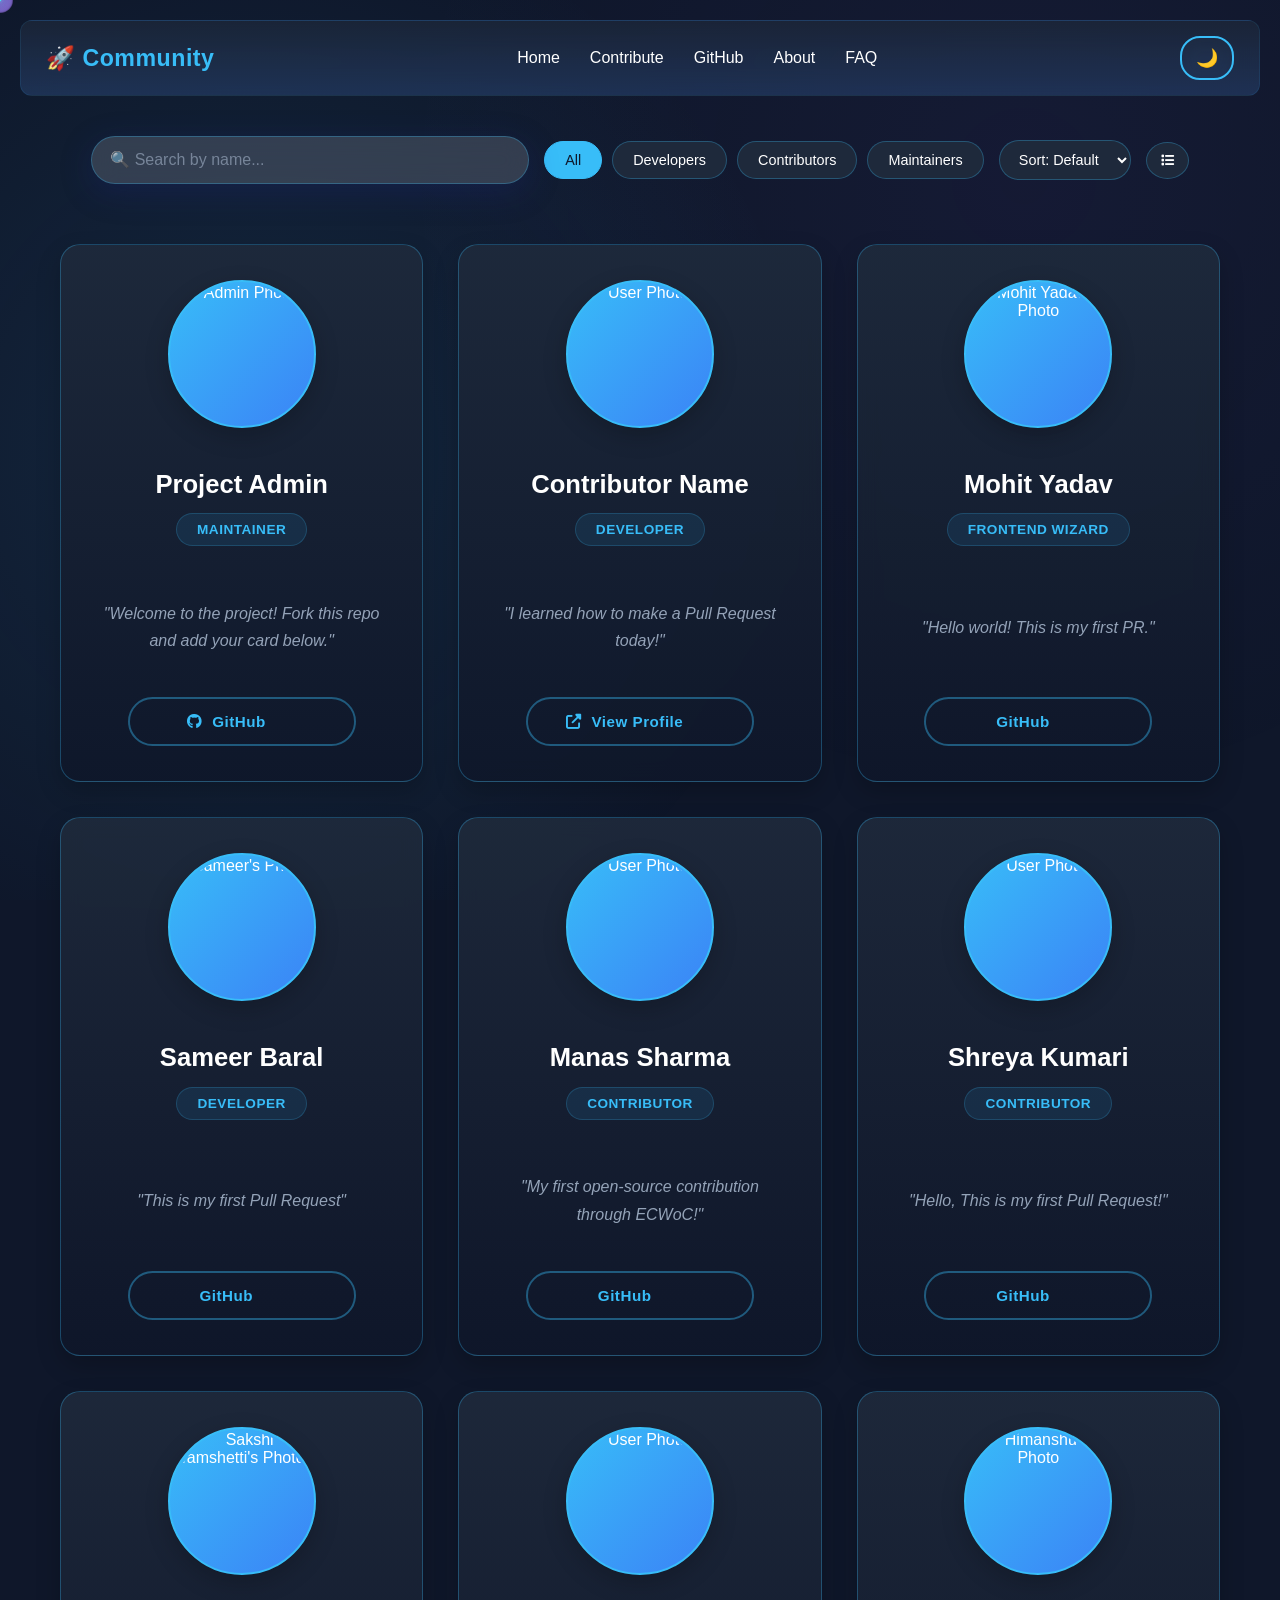
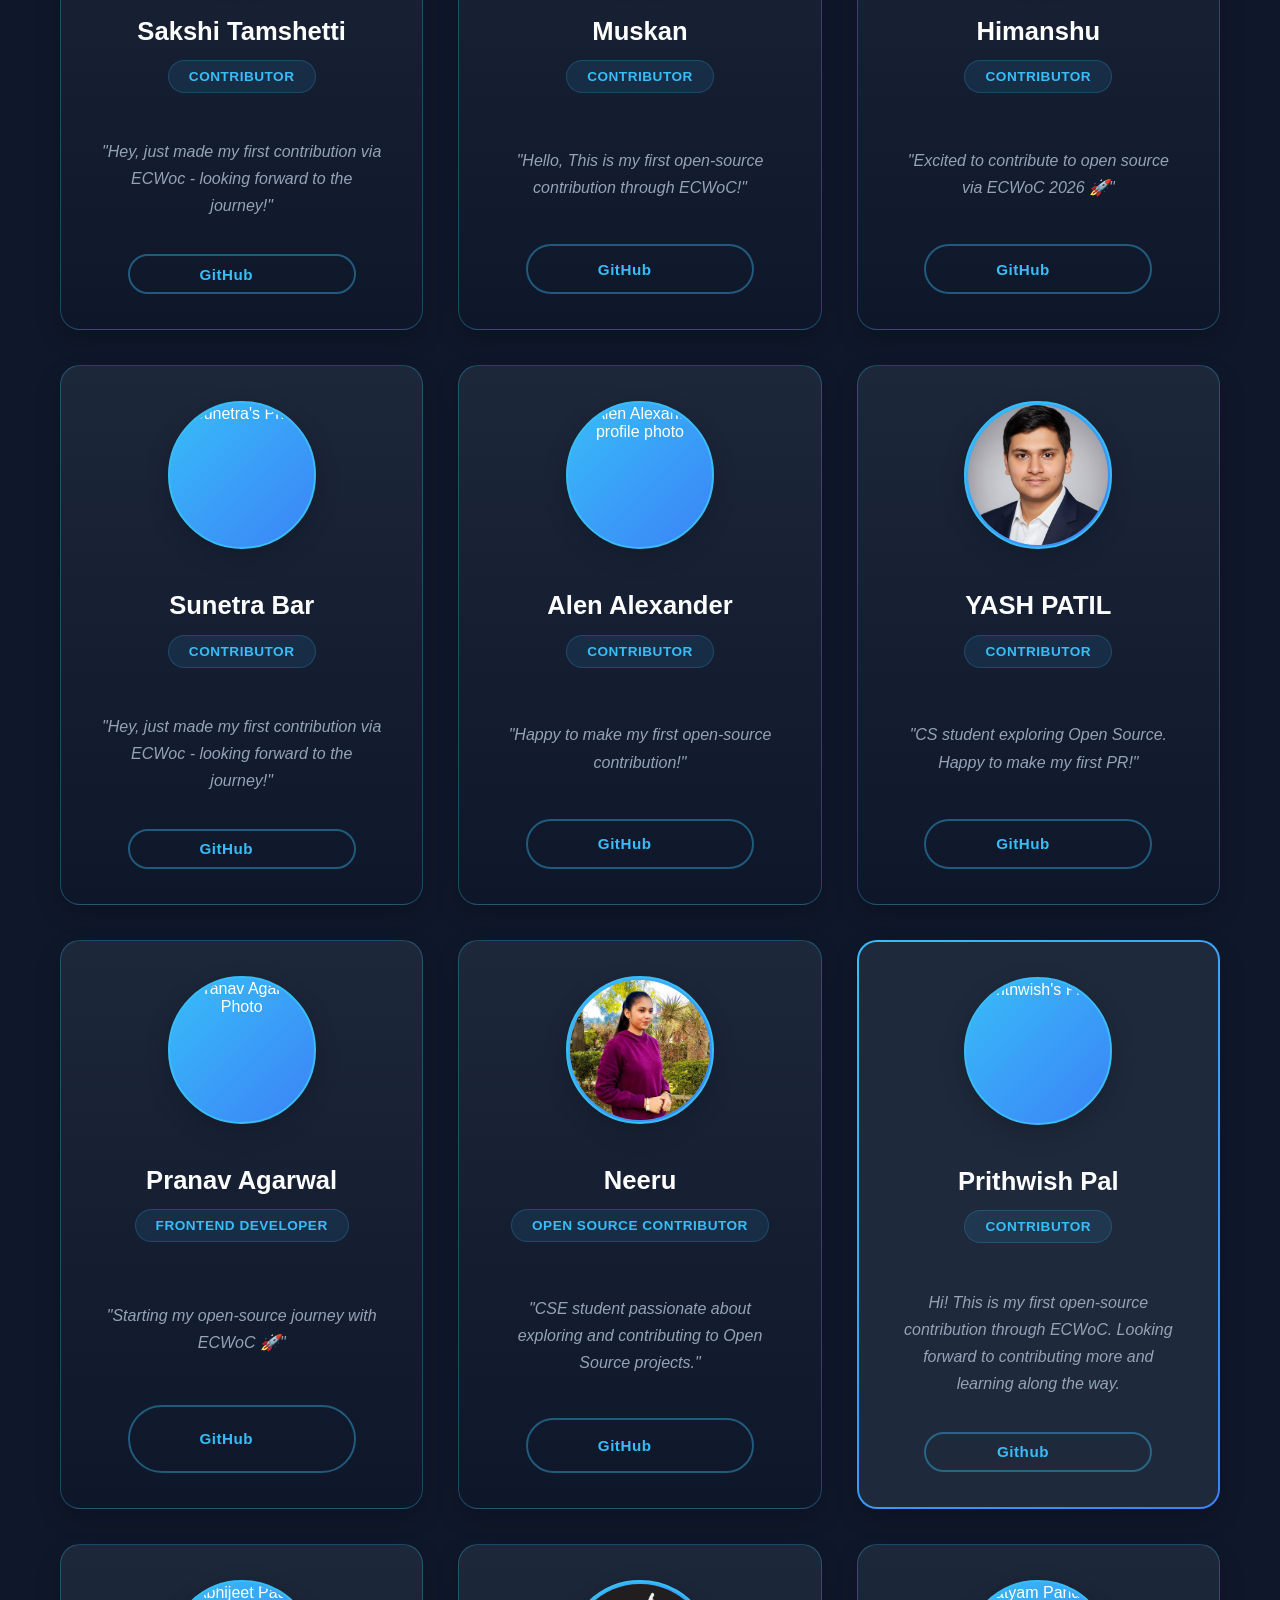
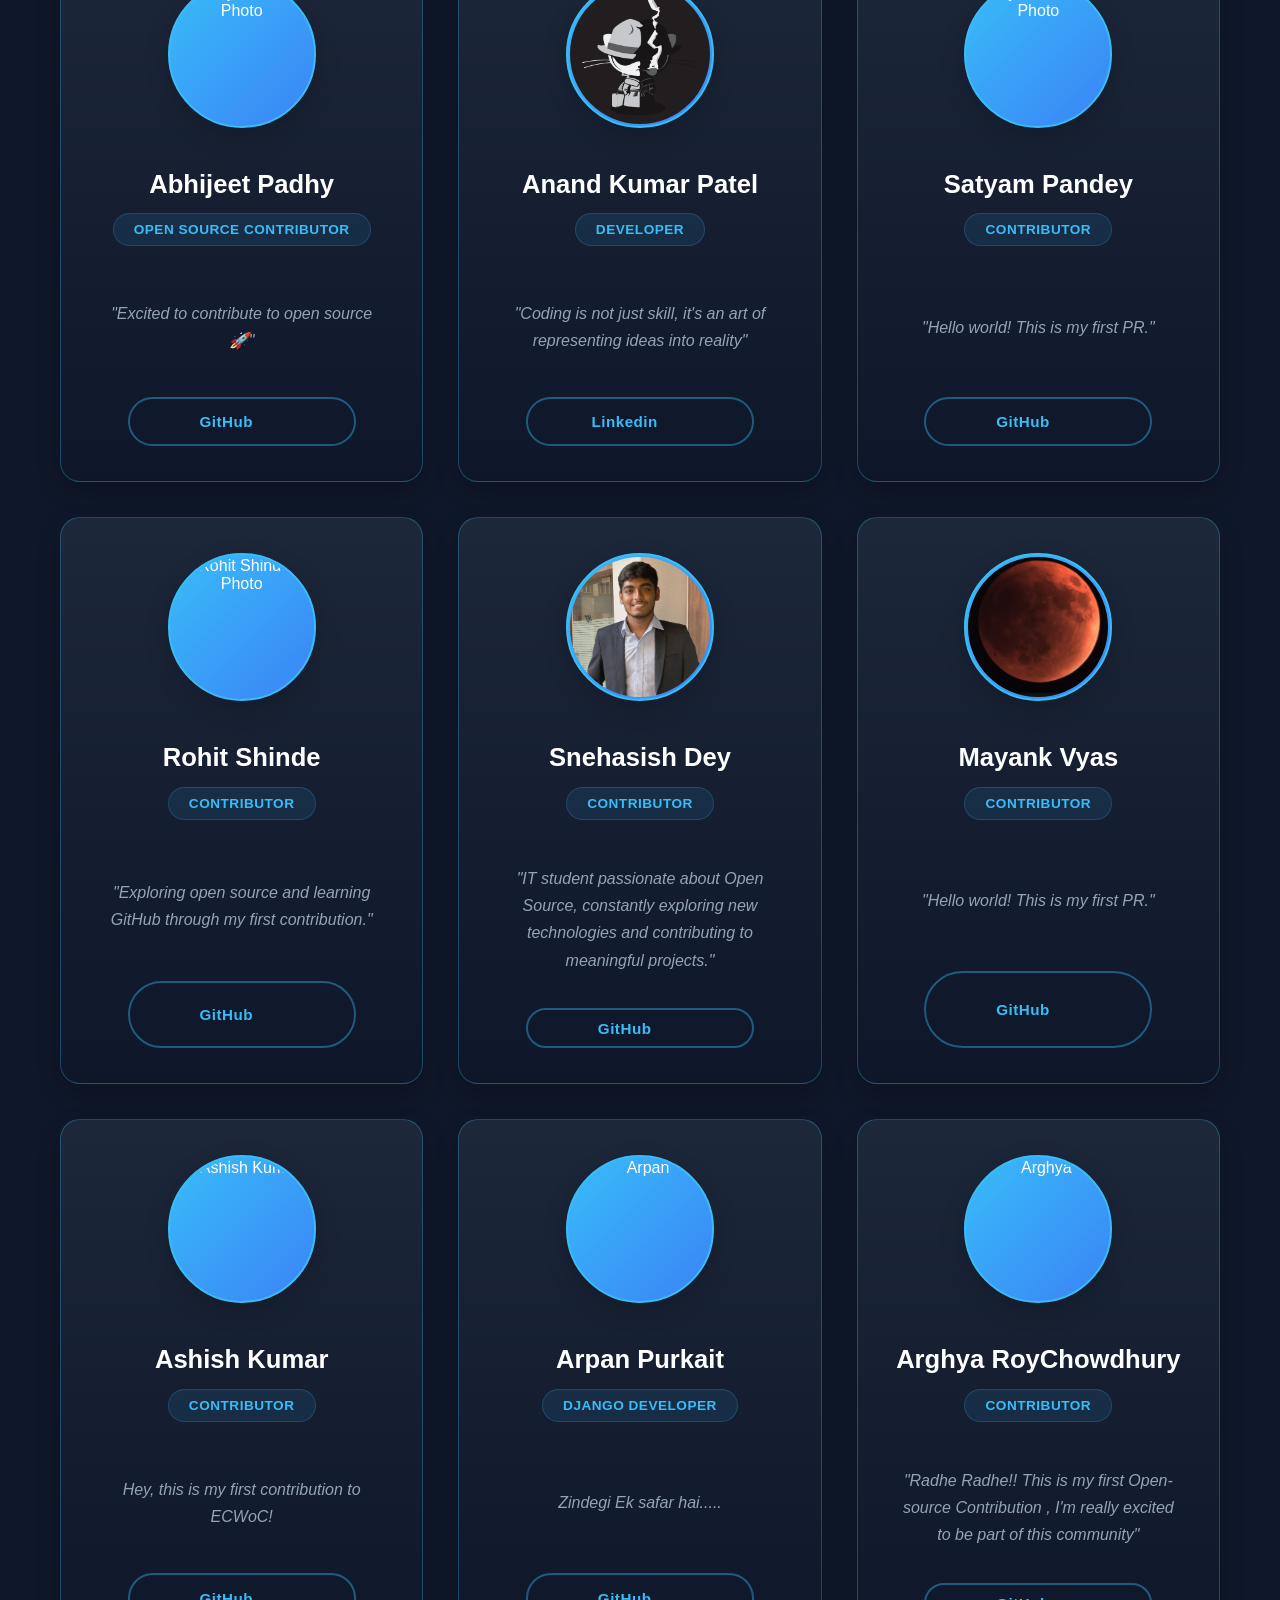
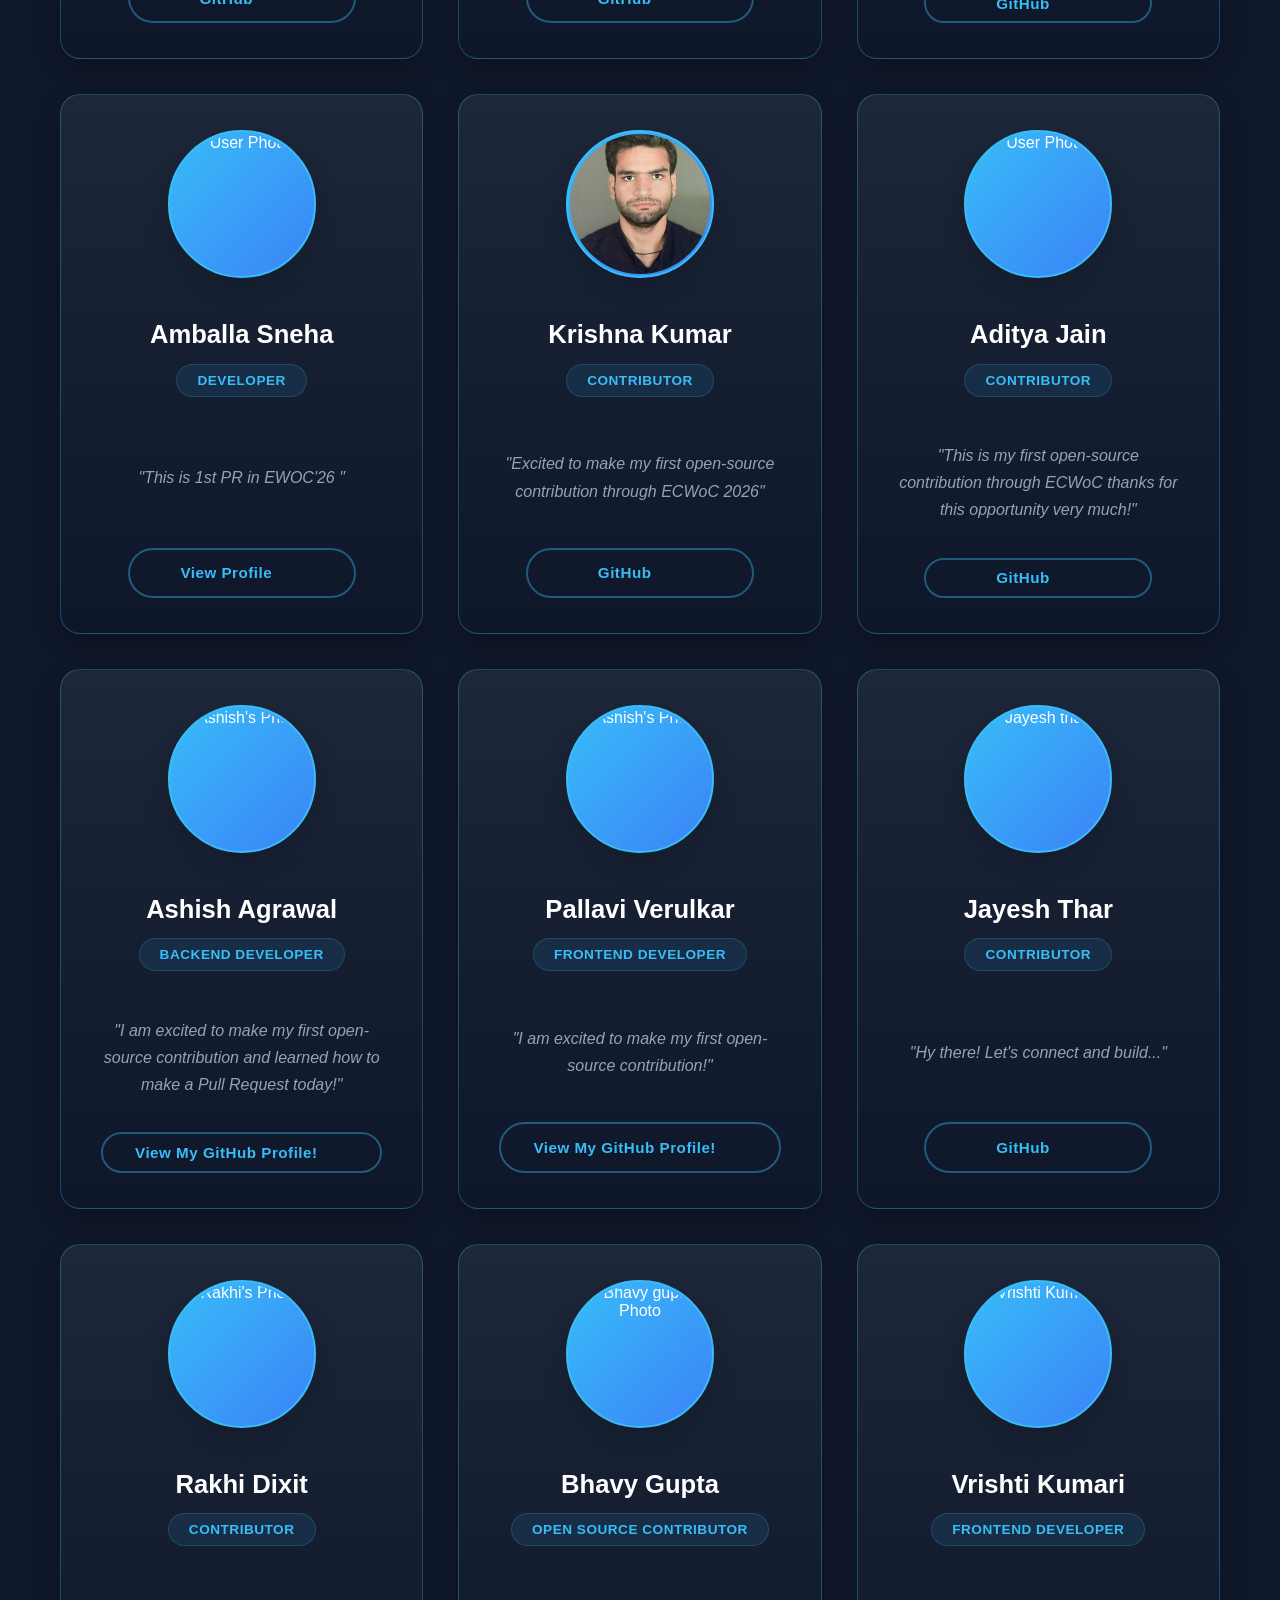
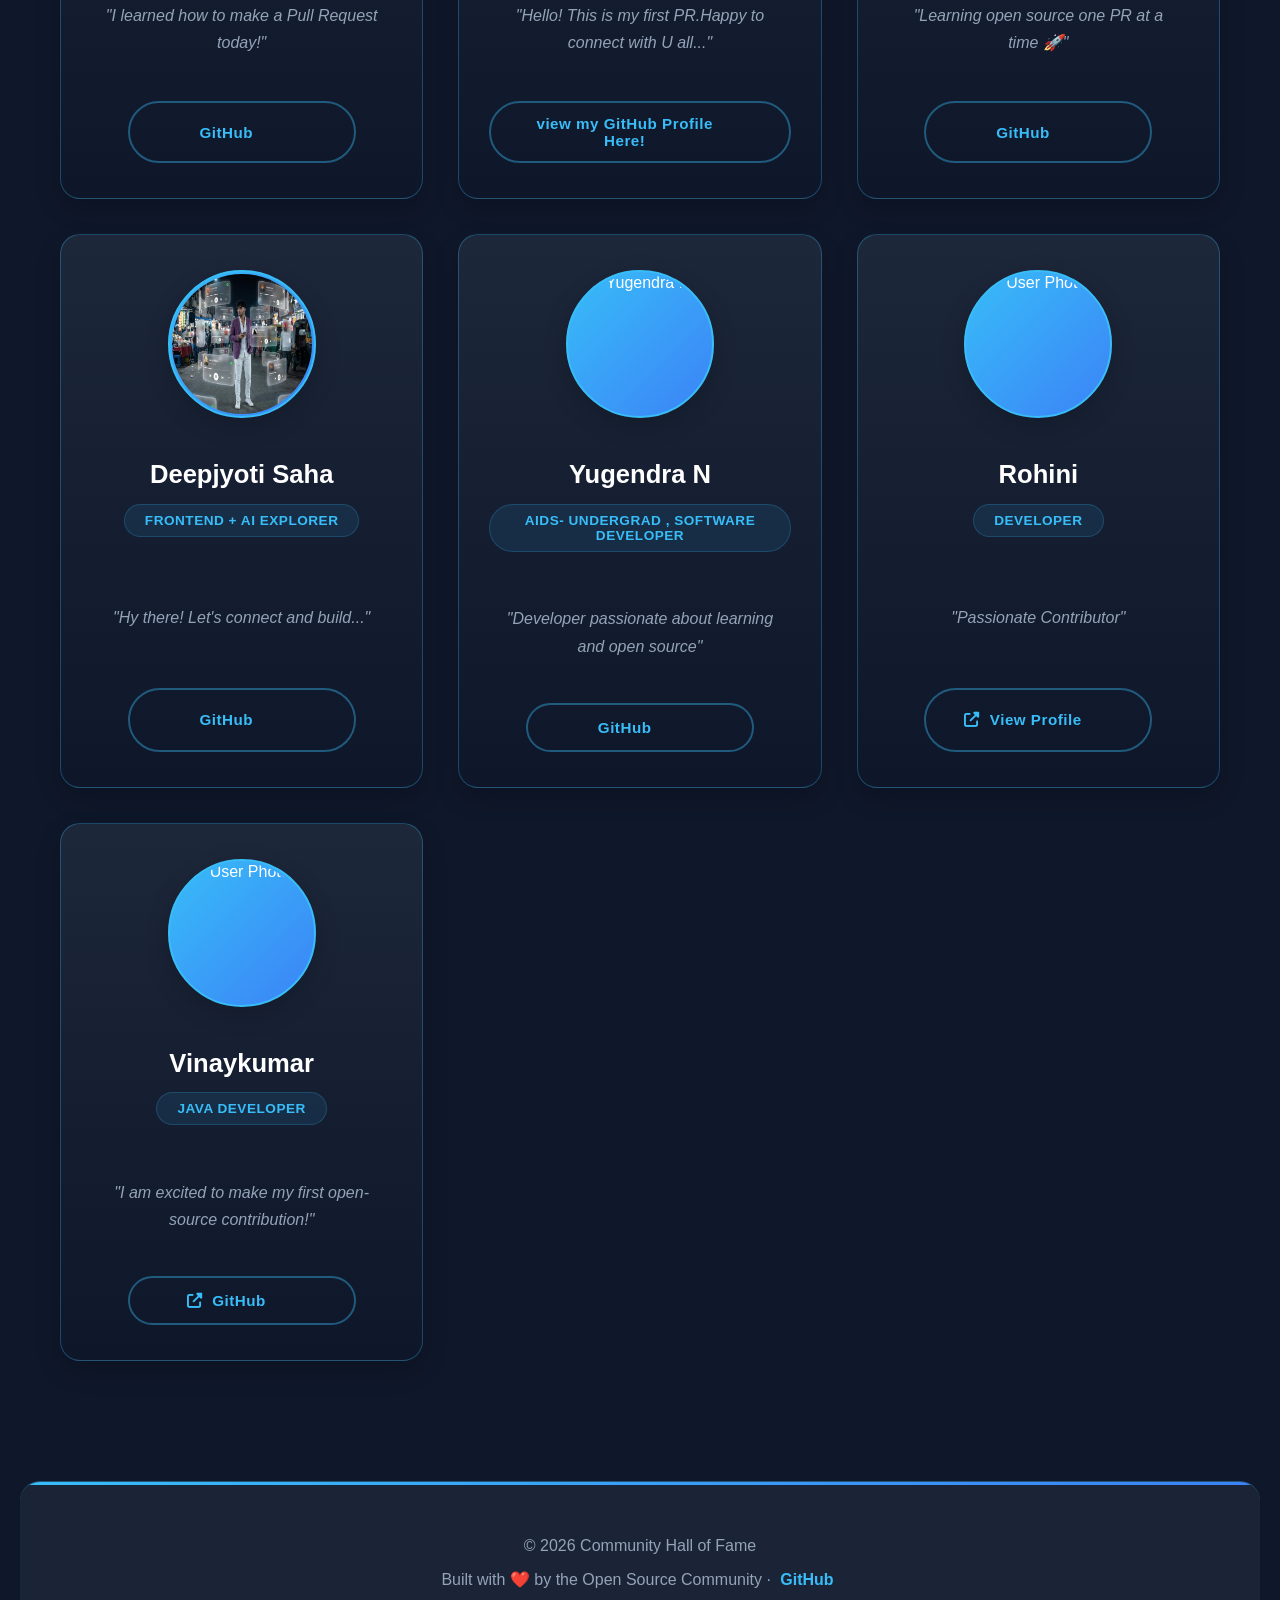
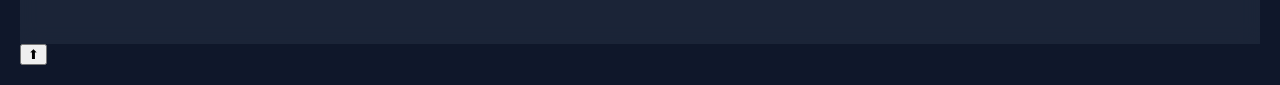
==== commit d8b22293: "feat: add grid and compact view toggle for contributor cards" ====
--- a/index.html
+++ b/index.html
@@ -135,6 +135,10 @@
         <option value="za">Z-A</option>
         <option value="newest">Newest First</option>
     </select>
+    <button id="viewToggle" class="view-toggle-btn" aria-label="Toggle View">
+    <i class="fas fa-list"></i>
+</button>
+
 </section>
     
 
@@ -462,13 +466,6 @@
             </div>
         </div>
 
-    <div class="card">
-        <img src="images/Samina2005.jpg" alt="Samina's Photo" class="card-img">
-        <h2>Samina Sultana</h2>
-        <span class="role">Frontend Developer</span>
-        <p>"Hello world! This is my first PR."</p>
-        <a href="https://github.com/Samina2005" class="card-btn" target="_blank">GitHub</a>
-    </div>
       <!-- ADD YOUR NEW CARD ABOVE THIS COMMENT -->
 
     </div> <!-- End of card-container -->
@@ -803,6 +800,23 @@
     });
 });
 </script>
+<script>
+const viewToggle = document.getElementById("viewToggle");
+const cardContainer = document.querySelector(".card-container");
+
+viewToggle.addEventListener("click", () => {
+    cardContainer.classList.toggle("compact-view");
+
+    // Toggle icon
+    const icon = viewToggle.querySelector("i");
+    if (cardContainer.classList.contains("compact-view")) {
+        icon.classList.replace("fa-list", "fa-th-large");
+    } else {
+        icon.classList.replace("fa-th-large", "fa-list");
+    }
+});
+</script>
+
 
 </body>
 
--- a/style.css
+++ b/style.css
@@ -1,162 +1,233 @@
 /* =========================================
-   GLOBAL STYLES
+   THEME VARIABLES - DARK (DEFAULT)
+   ========================================= */
+:root {
+    /* Dark Theme Colors */
+    --bg-primary: #0f172a;
+    --bg-secondary: #1e293b;
+    --bg-card: #1e293b;
+    --bg-navbar: rgba(30, 41, 59, 0.9);
+    --bg-footer: rgba(30, 41, 59, 0.8);
+    --bg-stats: rgba(30, 41, 59, 0.8);
+
+    /* Text Colors */
+    --text-primary: #ffffff;
+    --text-secondary: #94a3b8;
+    --text-accent: #259ed2;
+
+    /* Border Colors */
+    --border-primary: rgba(56, 189, 248, 0.3);
+    --border-secondary: rgba(148, 163, 184, 0.2);
+
+    /* Accent Colors */
+    --primary-color: #38bdf8;
+    --secondary-color: #8b5cf6;
+    --success-color: #10b981;
+    --github-color: #333;
+    --github-light: #f6f8fa;
+    --github-dark: #24292e;
+    --github-hover: #444;
+    --whatsapp-color: #25D366;
+    --linkedin-color: #0077B5;
+    --twitter-color: #1DA1F2;
+    --facebook-color: #1877F2;
+
+    /* Hover Colors - Light Sky Blue */
+    --hover-bg: rgba(173, 216, 230, 0.1);
+    --hover-border: rgba(135, 206, 235, 0.5);
+    --hover-text: #87ceeb;
+    --hover-glow: 0 0 40px rgba(135, 206, 235, 0.4);
+
+    /* Gradients */
+    --gradient-primary: linear-gradient(135deg, #38bdf8, #3b82f6);
+    --gradient-secondary: linear-gradient(135deg, #8b5cf6, #ec4899);
+    --gradient-card: linear-gradient(145deg, #1e293b, #0f172a);
+    --gradient-button: linear-gradient(90deg, #38bdf8, #3b82f6);
+
+    /* Shadows */
+    --shadow-sm: 0 4px 6px rgba(0, 0, 0, 0.1);
+    --shadow-md: 0 10px 25px rgba(0, 0, 0, 0.2);
+    --shadow-lg: 0 20px 40px rgba(0, 0, 0, 0.3);
+    --shadow-glow: 0 0 30px rgba(56, 189, 248, 0.3);
+
+    /* Glass Effects */
+    --glass-bg: rgba(30, 41, 59, 0.7);
+    --glass-border: rgba(56, 189, 248, 0.1);
+}
+
+/* =========================================
+   LIGHT THEME VARIABLES
+   ========================================= */
+body.light-mode {
+    /* Light Theme Colors */
+    --bg-primary: #f8fafc;
+    --bg-secondary: #ffffff;
+    --bg-card: #ffffff;
+    --bg-navbar: rgba(255, 255, 255, 0.9);
+    --bg-footer: rgba(255, 255, 255, 0.8);
+    --bg-stats: rgba(255, 255, 255, 0.8);
+
+    /* Text Colors */
+    --text-primary: #0f172a;
+    --text-secondary: #475569;
+    --text-accent: #0284c7;
+
+    /* Border Colors */
+    --border-primary: rgba(2, 132, 199, 0.3);
+    --border-secondary: rgba(100, 116, 139, 0.2);
+
+    /* Accent Colors */
+    --primary-color: #0284c7;
+    --secondary-color: #7c3aed;
+    --success-color: #059669;
+    --github-color: #24292e;
+    --github-light: #ffffff;
+    --github-dark: #0366d6;
+    --github-hover: #1a7f37;
+
+    /* Hover Colors - Light Sky Blue (brighter for light theme) */
+    --hover-bg: rgba(135, 206, 235, 0.15);
+    --hover-border: rgba(135, 206, 235, 0.6);
+    --hover-text: #87ceeb;
+    --hover-glow: 0 0 40px rgba(135, 206, 235, 0.3);
+
+    /* Gradients */
+    --gradient-primary: linear-gradient(135deg, #0284c7, #0ea5e9);
+    --gradient-secondary: linear-gradient(135deg, #7c3aed, #ec4899);
+    --gradient-card: linear-gradient(145deg, #ffffff, #f1f5f9);
+    --gradient-button: linear-gradient(90deg, #0284c7, #0ea5e9);
+
+    /* Shadows */
+    --shadow-sm: 0 4px 6px rgba(0, 0, 0, 0.05);
+    --shadow-md: 0 10px 25px rgba(0, 0, 0, 0.08);
+    --shadow-lg: 0 20px 40px rgba(0, 0, 0, 0.12);
+    --shadow-glow: 0 0 30px rgba(2, 132, 199, 0.2);
+
+    /* Glass Effects */
+    --glass-bg: rgba(255, 255, 255, 0.7);
+    --glass-border: rgba(2, 132, 199, 0.1);
+}
+
+/* =========================================
+   BODY & BASE STYLES
    ========================================= */
 body {
-    font-family: 'Segoe UI', Tahoma, Geneva, Verdana, sans-serif;
-    background-color: #0f172a; /* Deep Navy Background */
-    color: white;
+    font-family: -apple-system, BlinkMacSystemFont, 'Segoe UI', Helvetica, Arial, sans-serif;
+    background-color: var(--bg-primary);
+    color: var(--text-primary);
     margin: 0;
     padding: 20px;
-    text-align: center;
-}
-
-h1 {
-    margin-bottom: 10px;
-    font-size: 2.5rem;
-    color: #38bdf8; /* Light Blue */
-}
-
-.subtitle {
-    color: #94a3b8;
-    margin-bottom: 50px;
+    min-height: 100vh;
+    position: relative;
+    overflow-x: hidden;
+    transition: all 0.5s cubic-bezier(0.4, 0, 0.2, 1);
+}
+
+/* Animated Background */
+body::before {
+    content: '';
+    position: fixed;
+    top: 0;
+    left: 0;
+    width: 100%;
+    height: 100%;
+    background:
+        radial-gradient(circle at 20% 50%, rgba(56, 189, 248, 0.1) 0%, transparent 50%),
+        radial-gradient(circle at 80% 20%, rgba(139, 92, 246, 0.05) 0%, transparent 50%);
+    z-index: -1;
+    animation: gradientShift 15s ease-in-out infinite;
+}
+
+@keyframes gradientShift {
+
+    0%,
+    100% {
+        transform: scale(1);
+        opacity: 1;
+    }
+
+    50% {
+        transform: scale(1.05);
+        opacity: 0.8;
+    }
 }
 
 /* =========================================
-   GRID LAYOUT (Responsive)
-   ========================================= */
-.card-container {
-    display: grid;
-    /* This creates columns that auto-resize. Minimum width is 250px. */
-    grid-template-columns: repeat(auto-fit, minmax(250px, 1fr));
-    gap: 30px;
-    padding: 20px;
-    max-width: 1200px;
-    margin: 0 auto;
-}
-
-/* =========================================
-   CARD DESIGN
-   ========================================= */
-.card {
-    background: #1e293b;
-    border-radius: 20px;
-    padding: 30px 20px;
-    box-shadow: 0 4px 6px rgba(0, 0, 0, 0.3);
-    border: 1px solid #334155;
-    transition: transform 0.2s ease, border-color 0.2s ease;
-    display: flex;
-    flex-direction: column;
-    align-items: center; /* Centers content horizontally */
-}
-
-.card:hover {
-    transform: translateY(-5px);
-    border-color: #38bdf8;
-}
-
-/* --- IMAGE STYLES (Circular & Centered) --- */
-.card-img {
-    width: 120px;
-    height: 120px;
-    border-radius: 50%;       /* Makes it a circle */
-    object-fit: cover;        /* Prevents image squishing */
-    border: 3px solid #38bdf8;
-    margin-bottom: 15px;
-}
-
-.card h2 {
-    margin: 10px 0 5px 0;
-    font-size: 1.5rem;
-}
-
-.card .role {
-    color: #38bdf8;
-    font-weight: bold;
-    font-size: 0.9rem;
-    margin-bottom: 10px;
-    text-transform: uppercase;
-    letter-spacing: 1px;
-}
-
-.card p {
-    color: #cbd5e1;
-    font-size: 0.95rem;
-    line-height: 1.5;
-}
-
-.card-btn {
-    margin-top: auto; /* Pushes button to bottom */
-    padding: 10px 25px;
-    background-color: transparent;
-    border: 2px solid #38bdf8;
-    color: #38bdf8;
-    text-decoration: none;
-    border-radius: 25px;
-    font-weight: bold;
-    transition: all 0.3s ease;
-}
-
-.card-btn:hover {
-    background-color: #38bdf8;
-    color: #0f172a;
-}
-
-/* =========================================
-   CUSTOM STYLES FOR SPECIFIC CARDS
-   ========================================= */
-
-.prithwish-custom-style:hover {
-    box-shadow: 0px 0px 20px #38bdf8;
-    animation: glow 1.25s infinite alternate;
-}
-@keyframes glow {
-    0% {
-        box-shadow: 0 0 0px #38bdf8;
-    }
-    100% {
-        box-shadow: 0 0 20px #38bdf8;
-    }
-} 
-
-/* =========================================
-   NAVBAR
+   NAVBAR STYLES
    ========================================= */
 .navbar {
-    background-color: #1e293b;
-    border-bottom: 1px solid #334155;
+    position: sticky;
+    top: 20px;
+    z-index: 1000;
+    background: linear-gradient(to bottom,
+            var(--glass-bg),
+            rgba(37, 62, 104, 0.65));
+    backdrop-filter: blur(14px);
+    -webkit-backdrop-filter: blur(14px);
+    border: 1px solid var(--glass-border);
+    border-radius: 12px;
     padding: 15px 25px;
     display: flex;
     justify-content: space-between;
     align-items: center;
     max-width: 1400px;
     margin: 0 auto 40px auto;
-    border-radius: 12px;
-    position: relative;
+    transition: background 0.3s ease, box-shadow 0.3s ease, border-color 0.3s ease;
+}
+
+.navbar:hover {
+    box-shadow: 0 8px 32px rgba(0, 0, 0, 0.2);
 }
 
 .nav-logo {
-    color: #38bdf8;
-    font-size: 1.4rem;
-    font-weight: bold;
-}
-
-/* Desktop Links */
+    color: var(--primary-color);
+    font-size: 1.45rem;
+    font-weight: 700;
+    letter-spacing: 0.5px;
+    transition: color 0.3s ease;
+}
+
+/* Desktop Navigation Links */
 .nav-links {
     list-style: none;
     display: flex;
-    gap: 25px;
+    gap: 30px;
     margin: 0;
     padding: 0;
 }
 
 .nav-links a {
     text-decoration: none;
-    color: #cbd5e1;
+    color: var(--text-primary);
     font-weight: 500;
+    position: relative;
+    padding: 4px 0;
+    transition: color 0.25s ease;
+}
+
+.nav-links a::after {
+    content: '';
+    position: absolute;
+    bottom: -6px;
+    left: 0;
+    width: 0%;
+    height: 2px;
+    background-color: var(--primary-color);
+    transition: width 0.25s ease;
 }
 
 .nav-links a:hover {
-    color: #38bdf8;
+    color: var(--primary-color);
+}
+
+.nav-links a:hover::after {
+    width: 70%;
+}
+
+.nav-links a:focus-visible {
+    outline: 2px solid var(--primary-color);
+    outline-offset: 4px;
+    border-radius: 4px;
 }
 
 /* Hamburger Icon */
@@ -164,48 +235,1230 @@
     display: none;
     flex-direction: column;
     cursor: pointer;
+    gap: 5px;
+    width: 30px;
 }
 
 .hamburger span {
+    width: 100%;
     height: 3px;
-    width: 25px;
-    background: #38bdf8;
-    margin: 4px 0;
+    background: var(--primary-color);
+    border-radius: 3px;
+    transition: all 0.3s ease;
+}
+
+.hamburger:focus-visible {
+    outline: 2px solid var(--primary-color);
+    outline-offset: 2px;
+}
+
+/* =========================================
+   THEME TOGGLE BUTTON
+   ========================================= */
+.theme-toggle {
+    background: transparent;
+    border: 2px solid var(--primary-color);
+    color: var(--primary-color);
+    padding: 8px 14px;
+    border-radius: 20px;
+    cursor: pointer;
+    font-size: 18px;
+    transition: all 0.3s cubic-bezier(0.4, 0, 0.2, 1);
+    display: flex;
+    align-items: center;
+    justify-content: center;
+    min-width: 44px;
+    min-height: 44px;
+    backdrop-filter: blur(10px);
+    font-weight: 600;
+    gap: 8px;
+}
+
+.theme-toggle:hover {
+    background-color: var(--primary-color);
+    color: var(--bg-primary);
+    transform: scale(1.05);
+    box-shadow: var(--shadow-glow);
+}
+
+.theme-toggle:active {
+    transform: scale(0.95);
+}
+
+.theme-toggle:focus-visible {
+    outline: 2px solid var(--primary-color);
+    outline-offset: 2px;
+}
+
+/* =========================================
+   HEADINGS & TYPOGRAPHY
+   ========================================= */
+h1 {
+    text-align: center;
+    font-size: 3rem;
+    margin: 40px auto 15px;
+    font-weight: 800;
+    background: var(--gradient-primary);
+    -webkit-background-clip: text;
+    background-clip: text;
+    color: transparent;
+    position: relative;
+    display: inline-block;
+}
+
+h1::after {
+    content: '';
+    position: absolute;
+    bottom: -10px;
+    left: 25%;
+    width: 50%;
+    height: 4px;
+    background: var(--gradient-primary);
     border-radius: 2px;
-}
-
-.navbar:hover{
-    border: 1px solid #005a81;
+    animation: lineWidth 6s ease-in-out infinite;
+}
+
+@keyframes lineWidth {
+
+    0%,
+    100% {
+        left: 25%;
+        width: 50%;
+    }
+
+    50% {
+        left: 15%;
+        width: 70%;
+    }
+}
+
+/* Typewriter Effect */
+#typewriter {
+    border-right: 3px solid var(--primary-color);
+    white-space: nowrap;
+    overflow: hidden;
+    display: inline-block;
+    animation: blink 0.75s step-end infinite;
+    font-weight: 700;
+    margin: 10px 0;
+    letter-spacing: 2px;
+    padding-right: 4px;
+}
+
+@keyframes blink {
+
+    0%,
+    50% {
+        border-color: var(--primary-color);
+    }
+
+    51%,
+    100% {
+        border-color: transparent;
+    }
+}
+
+.subtitle {
+    text-align: center;
+    color: var(--text-secondary);
+    margin-bottom: 60px;
+    font-size: 1.1rem;
+    max-width: 600px;
+    margin-left: auto;
+    margin-right: auto;
+    line-height: 1.6;
 }
 
 /* =========================================
-   MOBILE RESPONSIVE
+   STATS CONTAINER
    ========================================= */
-@media (max-width: 768px) {
-    .hamburger {
-        display: flex;
-    }
-
-    .nav-links {
-        position: absolute;
-        top: 65px;
-        right: 20px;
-        background-color: #1e293b;
-        border: 1px solid #334155;
-        border-radius: 12px;
-        flex-direction: column;
-        width: 200px;
-        padding: 15px;
-        display: none;
-    }
-
-    .nav-links.active {
-        display: flex;
-    }
-
-    .nav-links li {
-        padding: 10px 0;
-        text-align: left;
+.stats-container {
+    display: grid;
+    grid-template-columns: repeat(auto-fit, minmax(180px, 1fr));
+    gap: 20px;
+    max-width: 1200px;
+    margin: 40px auto;
+    padding: 0 20px;
+}
+
+.stat-card {
+    background: var(--bg-stats);
+    border: 1px solid var(--border-primary);
+    border-radius: 16px;
+    padding: 25px 20px;
+    text-align: center;
+    transition: all 0.4s cubic-bezier(0.4, 0, 0.2, 1);
+    position: relative;
+    overflow: hidden;
+    box-shadow: var(--shadow-sm);
+    backdrop-filter: blur(10px);
+}
+
+.stat-card:hover {
+    transform: translateY(-8px);
+    box-shadow: var(--shadow-lg);
+    border-color: var(--primary-color);
+}
+
+.stat-card::before {
+    content: '';
+    position: absolute;
+    top: 0;
+    left: 0;
+    right: 0;
+    height: 4px;
+    background: var(--gradient-primary);
+    opacity: 0;
+    transition: opacity 0.3s ease;
+}
+
+.stat-card:hover::before {
+    opacity: 1;
+}
+
+.stat-card span {
+    font-size: 2.8rem;
+    font-weight: 800;
+    background: var(--gradient-primary);
+    -webkit-background-clip: text;
+    background-clip: text;
+    color: transparent;
+    display: block;
+    line-height: 1;
+    margin-bottom: 10px;
+    transition: transform 0.3s ease;
+}
+
+.stat-card:hover span {
+    transform: scale(1.1);
+}
+
+.stat-card p {
+    font-size: 0.95rem;
+    color: var(--text-secondary);
+    margin: 0;
+    font-weight: 500;
+    letter-spacing: 0.5px;
+}
+
+/* Stats Counter Hover Effect */
+.stat-card span::after {
+    content: '+';
+    position: absolute;
+    right: -15px;
+    top: 0;
+    opacity: 0;
+    transform: translateY(-10px);
+    transition: all 0.3s ease;
+    color: var(--success-color);
+    font-size: 1.5rem;
+}
+
+.stat-card:hover span::after {
+    opacity: 1;
+    transform: translateY(0);
+}
+
+/* =========================================
+   SEARCH & FILTER CONTROLS
+   ========================================= */
+.search-filter-container {
+    max-width: 1200px;
+    margin: 20px auto;
+    padding: 0 20px;
+    display: flex;
+    flex-wrap: wrap;
+    gap: 15px;
+    justify-content: center;
+    align-items: center;
+}
+
+/* Search Bar */
+#searchInput {
+    flex: 1;
+    min-width: 250px;
+    max-width: 400px;
+    padding: 14px 18px;
+    font-size: 16px;
+    color: var(--text-primary);
+    background: rgba(255, 255, 255, 0.15);
+    backdrop-filter: blur(12px);
+    -webkit-backdrop-filter: blur(12px);
+    border: 1px solid var(--border-primary);
+    border-radius: 30px;
+    outline: none;
+    box-shadow: 0 8px 32px rgba(31, 38, 135, 0.25);
+    transition: all 0.3s cubic-bezier(0.4, 0, 0.2, 1);
+}
+
+#searchInput::placeholder {
+    color: var(--text-secondary);
+    opacity: 0.7;
+}
+
+#searchInput:focus {
+    border-color: var(--primary-color);
+    box-shadow: 0 10px 40px rgba(79, 70, 229, 0.35);
+    background: rgba(255, 255, 255, 0.25);
+    transform: scale(1.02);
+}
+
+#searchInput:focus-visible {
+    outline: 2px solid var(--primary-color);
+    outline-offset: 2px;
+}
+
+.filter-buttons {
+    display: flex;
+    gap: 10px;
+    flex-wrap: wrap;
+}
+
+.filter-btn {
+    padding: 10px 20px;
+    background: var(--bg-card);
+    border: 1px solid var(--border-primary);
+    color: var(--text-primary);
+    border-radius: 20px;
+    cursor: pointer;
+    font-size: 0.9rem;
+    font-weight: 500;
+    transition: all 0.3s ease;
+}
+
+.filter-btn:hover {
+    border-color: var(--primary-color);
+    background: rgba(56, 189, 248, 0.1);
+    transform: translateY(-2px);
+}
+
+.filter-btn.active {
+    background: var(--primary-color);
+    color: var(--bg-primary);
+    border-color: var(--primary-color);
+}
+
+.sort-select {
+    padding: 10px 15px;
+    background: var(--bg-card);
+    border: 1px solid var(--border-primary);
+    color: var(--text-primary);
+    border-radius: 20px;
+    cursor: pointer;
+    font-size: 0.9rem;
+    outline: none;
+    transition: all 0.3s ease;
+}
+
+.sort-select:hover,
+.sort-select:focus {
+    border-color: var(--primary-color);
+    box-shadow: 0 0 0 3px rgba(56, 189, 248, 0.1);
+}
+
+/* =========================================
+   RANDOM BUTTON STYLES
+   ========================================= */
+.random-button-container {
+    display: flex;
+    justify-content: center;
+    margin: 2rem auto;
+    padding: 0 1rem;
+    animation: fadeIn 0.8s ease-out;
+}
+
+.random-btn {
+    padding: 14px 32px;
+    background: linear-gradient(135deg, #667eea 0%, #764ba2 100%);
+    color: white;
+    border: none;
+    border-radius: 50px;
+    cursor: pointer;
+    font-weight: 600;
+    font-size: 1.1rem;
+    transition: all 0.3s ease;
+    box-shadow: 0 4px 15px rgba(102, 126, 234, 0.3);
+    display: flex;
+    align-items: center;
+    gap: 10px;
+    position: relative;
+    overflow: hidden;
+    z-index: 1;
+}
+
+.random-btn:hover {
+    transform: translateY(-3px) scale(1.05);
+    box-shadow: 0 8px 25px rgba(102, 126, 234, 0.5);
+}
+
+.random-btn:active {
+    transform: translateY(-1px) scale(1.02);
+}
+
+.random-btn span {
+    font-size: 1.3rem;
+    animation: spinSlow 4s linear infinite;
+}
+
+.random-btn::before {
+    content: '';
+    position: absolute;
+    top: 0;
+    left: -100%;
+    width: 100%;
+    height: 100%;
+    background: linear-gradient(90deg, transparent, rgba(255, 255, 255, 0.2), transparent);
+    transition: left 0.7s;
+    z-index: -1;
+}
+
+.random-btn:hover::before {
+    left: 100%;
+}
+
+/* Light mode support for random button */
+body.light-mode .random-btn {
+    background: linear-gradient(135deg, #4f46e5 0%, #7c3aed 100%);
+    box-shadow: 0 4px 15px rgba(79, 70, 229, 0.2);
+}
+
+body.light-mode .random-btn:hover {
+    box-shadow: 0 8px 25px rgba(79, 70, 229, 0.3);
+}
+
+@keyframes spinSlow {
+    0% {
+        transform: rotate(0deg);
+    }
+
+    100% {
+        transform: rotate(360deg);
+    }
+}
+
+@keyframes fadeIn {
+    from {
+        opacity: 0;
+        transform: translateY(20px);
+    }
+
+    to {
+        opacity: 1;
+        transform: translateY(0);
+    }
+}
+
+/* =========================================
+   CARD CONTAINER - MAIN LAYOUT
+   ========================================= */
+.card-container {
+    display: grid;
+    grid-template-columns: repeat(auto-fill, minmax(300px, 1fr));
+    gap: 35px;
+    padding: 40px;
+    max-width: 1400px;
+    margin: 0 auto;
+    animation: fadeIn 1s ease-out;
+    transition: opacity 0.3s ease;
+}
+
+@keyframes fadeIn {
+    from {
+        opacity: 0;
+        transform: translateY(20px);
+    }
+
+    to {
+        opacity: 1;
+        transform: translateY(0);
+    }
+}
+
+/* Dim other cards when one is active */
+.card-container.has-active-card .card:not(.active) {
+    opacity: 0.3;
+    transform: scale(0.95);
+    filter: blur(2px);
+    pointer-events: none;
+    transition: opacity 0.4s ease, transform 0.4s ease, filter 0.4s ease;
+}
+
+/* Fallback for browsers that support :has() */
+@supports selector(:has(*)) {
+    .card-container:has(.card.active) .card:not(.active) {
+        opacity: 0.3;
+        transform: scale(0.95);
+        filter: blur(2px);
+        pointer-events: none;
+        transition: opacity 0.4s ease, transform 0.4s ease, filter 0.4s ease;
+    }
+}
+
+/* No Results Message */
+.no-results {
+    text-align: center;
+    padding: 60px 20px;
+    color: var(--text-secondary);
+    font-size: 1.2rem;
+    display: none;
+    grid-column: 1 / -1;
+}
+
+.no-results.show {
+    display: block;
+}
+
+.no-results i {
+    font-size: 3rem;
+    margin-bottom: 20px;
+    opacity: 0.5;
+}
+
+/* =========================================
+   INDIVIDUAL CARD STYLES
+   ========================================= */
+.card {
+    background: linear-gradient(180deg,
+            rgba(30, 41, 59, 0.96),
+            rgba(15, 23, 42, 0.96));
+    border: 1px solid var(--border-primary);
+    border-radius: 20px;
+    padding: 35px 30px;
+    text-align: center;
+    transition: all 0.4s cubic-bezier(0.4, 0, 0.2, 1);
+    position: relative;
+    overflow: hidden;
+    box-shadow: var(--shadow-md);
+    backdrop-filter: blur(10px);
+    display: flex;
+    flex-direction: column;
+    align-items: center;
+    cursor: pointer;
+    perspective: 1000px;
+    animation: cardAppear 0.6s ease-out forwards;
+    animation-delay: calc(var(--card-index, 0) * 0.1s);
+    min-height: 450px;
+}
+
+.card-inner {
+    position: relative;
+    z-index: 1;
+    width: 100%;
+    height: 100%;
+    display: flex;
+    flex-direction: column;
+    align-items: center;
+}
+
+@keyframes cardAppear {
+    from {
+        opacity: 0;
+        transform: translateY(30px);
+    }
+
+    to {
+        opacity: 1;
+        transform: translateY(0);
+    }
+}
+
+/* Floating animation */
+.card {
+    animation: floatCard 6s ease-in-out infinite, fadeInUp 0.6s ease forwards;
+}
+
+@keyframes floatCard {
+
+    0%,
+    100% {
+        transform: translateY(0);
+    }
+
+    50% {
+        transform: translateY(-10px);
+    }
+}
+
+.card:hover {
+    animation: none;
+    transform: translateY(-12px) scale(1.02);
+    box-shadow: var(--shadow-lg), var(--shadow-glow);
+    border-color: var(--primary-color);
+}
+
+.card:hover .card-inner {
+    transform: translateY(-5px) scale(1.02);
+}
+
+/* Gradient border hover effect */
+.card::after {
+    content: '';
+    position: absolute;
+    top: -2px;
+    left: -2px;
+    right: -2px;
+    bottom: -2px;
+    background: var(--gradient-primary);
+    border-radius: 22px;
+    z-index: -1;
+    opacity: 0;
+    transition: opacity 0.4s ease;
+}
+
+.card:hover::after {
+    opacity: 0.3;
+}
+
+/* Radial gradient effect */
+.card::before {
+    content: '';
+    position: absolute;
+    top: -50%;
+    left: -50%;
+    width: 200%;
+    height: 200%;
+    background: radial-gradient(circle, rgba(56, 189, 248, 0.1) 0%, transparent 70%);
+    opacity: 0;
+    transition: opacity 0.4s ease;
+    pointer-events: none;
+}
+
+.card:hover::before {
+    opacity: 1;
+}
+
+/* Shimmer effect - only on hover */
+.card .shimmer-effect {
+    position: absolute;
+    top: -50%;
+    left: -50%;
+    width: 200%;
+    height: 200%;
+    background: linear-gradient(45deg,
+            transparent 30%,
+            rgba(255, 255, 255, 0.1) 50%,
+            transparent 70%);
+    transform: translateX(-100%) translateY(-100%) rotate(45deg);
+    opacity: 0;
+    transition: opacity 0.3s ease, transform 0.6s ease;
+    pointer-events: none;
+    z-index: 1;
+}
+
+.card:hover .shimmer-effect {
+    opacity: 1;
+    animation: shimmer 2s linear infinite;
+}
+
+@keyframes shimmer {
+    0% {
+        transform: translateX(-100%) translateY(-100%) rotate(45deg);
+    }
+
+    100% {
+        transform: translateX(100%) translateY(100%) rotate(45deg);
+    }
+}
+
+/* Active card - stays prominent */
+.card.active {
+    transform: translateY(-12px) scale(1.02) !important;
+    box-shadow: var(--shadow-lg), var(--shadow-glow) !important;
+    border-color: var(--primary-color) !important;
+    z-index: 10;
+    opacity: 1 !important;
+    filter: none !important;
+    pointer-events: auto !important;
+}
+
+/* Card highlight states */
+.card.shared-highlight {
+    animation: githubGlow 2s ease;
+    border: 2px solid var(--primary-color);
+}
+
+.card.random-highlight {
+    animation: highlightPulse 1s ease-in-out;
+    position: relative;
+    z-index: 10;
+}
+
+.card.random-highlight::before {
+    content: '';
+    position: absolute;
+    top: -5px;
+    left: -5px;
+    right: -5px;
+    bottom: -5px;
+    background: linear-gradient(45deg, #ff0080, #ff8c00, #40e0d0);
+    border-radius: 15px;
+    z-index: -1;
+    animation: borderGlow 2s linear infinite;
+}
+
+.card.random-highlight::after {
+    content: '🎉 Random Pick!';
+    position: absolute;
+    top: -15px;
+    right: -10px;
+    background: linear-gradient(135deg, #ff0080, #ff8c00);
+    color: white;
+    padding: 5px 12px;
+    border-radius: 20px;
+    font-size: 0.8rem;
+    font-weight: bold;
+    animation: bounce 0.5s ease-in-out 3;
+}
+
+@keyframes githubGlow {
+
+    0%,
+    100% {
+        box-shadow: 0 0 10px rgba(56, 189, 248, 0.3);
+    }
+
+    50% {
+        box-shadow: 0 0 25px rgba(56, 189, 248, 0.6);
+    }
+}
+
+@keyframes highlightPulse {
+    0% {
+        transform: scale(1);
+        box-shadow: 0 10px 30px rgba(102, 126, 234, 0.1);
+    }
+
+    50% {
+        transform: scale(1.05);
+        box-shadow: 0 15px 40px rgba(102, 126, 234, 0.3);
+    }
+
+    100% {
+        transform: scale(1);
+        box-shadow: 0 10px 30px rgba(102, 126, 234, 0.1);
+    }
+}
+
+@keyframes borderGlow {
+
+    0%,
+    100% {
+        opacity: 0.5;
+    }
+
+    50% {
+        opacity: 1;
+    }
+}
+
+@keyframes bounce {
+
+    0%,
+    100% {
+        transform: translateY(0);
+    }
+
+    50% {
+        transform: translateY(-5px);
+    }
+}
+
+/* Light mode support for random highlight */
+body.light-mode .card.random-highlight::before {
+    background: linear-gradient(45deg, #ec4899, #f59e0b, #10b981);
+}
+
+body.light-mode .card.random-highlight::after {
+    background: linear-gradient(135deg, #ec4899, #f59e0b);
+}
+
+/* Ripple Effect on Card Click */
+.card:active {
+    transform: scale(0.98);
+}
+
+.card:active::before {
+    width: 300px;
+    height: 300px;
+}
+
+/* Card Flip Animation */
+.card.flip {
+    animation: flipCard 0.6s ease;
+}
+
+@keyframes flipCard {
+    0% {
+        transform: rotateY(0);
+    }
+
+    50% {
+        transform: rotateY(90deg);
+    }
+
+    100% {
+        transform: rotateY(0);
+    }
+}
+
+/* =========================================
+   CARD IMAGE (Small border weight)
+   ========================================= */
+.card-img {
+    width: 140px;
+    height: 140px;
+    border-radius: 50%;
+    object-fit: cover;
+    border: 2px solid var(--primary-color);
+    /* Small border weight */
+    background: var(--gradient-primary) border-box;
+    padding: 2px;
+    /* Reduced padding for smaller border effect */
+    margin: 0 auto 25px auto;
+    transition: all 0.4s ease;
+    box-shadow: 0 8px 25px rgba(0, 0, 0, 0.2);
+    display: block;
+    position: relative;
+    z-index: 1;
+}
+
+.card:hover .card-img {
+    transform: scale(1.1) rotate(5deg);
+    box-shadow: 0 15px 35px rgba(56, 189, 248, 0.3);
+    border-width: 3px;
+    /* Slightly thicker on hover */
+}
+
+/* =========================================
+   CARD CONTENT
+   ========================================= */
+.card h2 {
+    margin: 15px 0 12px;
+    font-size: 1.6rem;
+    font-weight: 700;
+    color: var(--text-primary);
+    text-align: center;
+    line-height: 1.3;
+    width: 100%;
+    transition: color 0.3s ease;
+}
+
+/* Role Badge */
+.card .role {
+    display: inline-block;
+    font-size: 0.85rem;
+    font-weight: 700;
+    letter-spacing: 0.5px;
+    color: var(--primary-color);
+    background: rgba(56, 189, 248, 0.1);
+    padding: 8px 20px;
+    border-radius: 50px;
+    margin: 0 auto 25px auto;
+    border: 1px solid rgba(56, 189, 248, 0.2);
+    transition: all 0.3s ease;
+    text-align: center;
+    text-transform: uppercase;
+}
+
+.card:hover .role {
+    background: rgba(56, 189, 248, 0.2);
+    transform: scale(1.05);
+}
+
+/* Card Description */
+.card p {
+    font-size: 1rem;
+    line-height: 1.7;
+    color: var(--text-secondary);
+    margin-bottom: 30px;
+    text-align: center;
+    flex-grow: 1;
+    font-style: italic;
+    padding: 0 10px;
+    display: flex;
+    align-items: center;
+    justify-content: center;
+    min-height: 80px;
+    transition: color 0.3s ease;
+}
+
+/* =========================================
+   CARD BUTTONS STYLES
+   ========================================= */
+.card-actions {
+    display: flex;
+    gap: 12px;
+    width: 100%;
+    margin-top: auto;
+}
+
+.card-btn {
+    flex: 1;
+    padding: 14px 32px;
+    font-size: 0.95rem;
+    font-weight: 700;
+    text-decoration: none;
+    color: var(--primary-color);
+    border: 2px solid rgba(56, 189, 248, 0.4);
+    background: transparent;
+    border-radius: 50px;
+    transition: all 0.3s ease;
+    position: relative;
+    overflow: hidden;
+    letter-spacing: 0.5px;
+    display: flex;
+    align-items: center;
+    justify-content: center;
+    gap: 10px;
+    min-width: 160px;
+    cursor: pointer;
+}
+
+.card-btn::before {
+    content: '';
+    position: absolute;
+    top: 0;
+    left: -100%;
+    width: 100%;
+    height: 100%;
+    background: var(--gradient-primary);
+    transition: left 0.4s ease;
+    z-index: -1;
+}
+
+.card-btn:hover {
+    color: white;
+    transform: translateY(-3px);
+    box-shadow: 0 10px 25px rgba(56, 189, 248, 0.3);
+}
+
+.card-btn:hover::before {
+    left: 0;
+}
+
+.card-btn::after {
+    content: '→';
+    opacity: 0;
+    transform: translateX(-10px);
+    transition: all 0.3s ease;
+    margin-left: 5px;
+}
+
+.card-btn:hover::after {
+    opacity: 1;
+    transform: translateX(5px);
+}
+
+.card-btn:active {
+    transform: scale(0.97);
+}
+
+/* GitHub Share Button */
+.share-btn {
+    flex: 1;
+    padding: 14px 32px;
+    font-size: 0.95rem;
+    font-weight: 700;
+    color: var(--github-light);
+    background: var(--github-color);
+    border: 1px solid var(--github-color);
+    border-radius: 50px;
+    cursor: pointer;
+    transition: all 0.2s ease;
+    text-align: center;
+    display: flex;
+    align-items: center;
+    justify-content: center;
+    gap: 10px;
+    font-family: -apple-system, BlinkMacSystemFont, 'Segoe UI', Helvetica, Arial, sans-serif;
+    position: relative;
+    overflow: hidden;
+}
+
+.share-btn span {
+    font-size: 1.1em;
+}
+
+/* GitHub button hover effect */
+.share-btn:hover {
+    background: var(--github-hover);
+    border-color: var(--github-hover);
+    transform: translateY(-3px);
+    box-shadow: 0 4px 12px rgba(0, 0, 0, 0.15);
+}
+
+.share-btn:active {
+    transform: translateY(0);
+}
+
+/* Light mode specific GitHub button */
+body.light-mode .share-btn {
+    background: var(--github-dark);
+    border-color: var(--github-dark);
+    color: white;
+}
+
+body.light-mode .share-btn:hover {
+    background: var(--github-hover);
+    border-color: var(--github-hover);
+}
+
+/* GitHub button ripple effect */
+.share-btn::after {
+    content: '';
+    position: absolute;
+    top: 50%;
+    left: 50%;
+    width: 5px;
+    height: 5px;
+    background: rgba(255, 255, 255, 0.3);
+    opacity: 0;
+    border-radius: 100%;
+    transform: scale(1, 1) translate(-50%);
+    transform-origin: 50% 50%;
+}
+
+.share-btn:focus:not(:active)::after {
+    animation: ripple 1s ease-out;
+}
+
+@keyframes ripple {
+    0% {
+        transform: scale(0, 0);
+        opacity: 0.5;
+    }
+
+    100% {
+        transform: scale(20, 20);
+        opacity: 0;
+    }
+}
+
+/* =========================================
+   SHARE DROPDOWN MENU
+   ========================================= */
+.share-container {
+    position: relative;
+    flex: 1;
+}
+
+.share-dropup {
+    display: none;
+    position: absolute;
+    bottom: 100%;
+    left: 0;
+    right: 0;
+    background: var(--bg-card);
+    border: 1px solid var(--border-primary);
+    border-radius: 12px;
+    padding: 10px;
+    margin-bottom: 8px;
+    box-shadow: var(--shadow-lg);
+    z-index: 100;
+    animation: dropdownFade 0.2s ease-out;
+}
+
+.share-dropup.show {
+    display: block;
+}
+
+.share-dropup a {
+    display: flex;
+    align-items: center;
+    gap: 12px;
+    padding: 10px 15px;
+    text-decoration: none;
+    color: var(--text-primary);
+    border-radius: 8px;
+    transition: all 0.2s ease;
+    margin-bottom: 5px;
+    font-size: 0.85rem;
+}
+
+.share-dropup a:last-child {
+    margin-bottom: 0;
+}
+
+.share-dropup a:hover {
+    background: rgba(56, 189, 248, 0.15);
+    color: var(--primary-color);
+    transform: translateX(3px);
+}
+
+.share-dropup a i {
+    width: 20px;
+    text-align: center;
+    font-size: 1.1rem;
+}
+
+/* Platform-specific colors */
+.share-dropup a:nth-child(1):hover {
+    color: var(--whatsapp-color);
+    background: rgba(37, 211, 102, 0.1);
+}
+
+.share-dropup a:nth-child(2):hover {
+    color: var(--linkedin-color);
+    background: rgba(0, 119, 181, 0.1);
+}
+
+.share-dropup a:nth-child(3):hover {
+    color: var(--twitter-color);
+    background: rgba(29, 161, 242, 0.1);
+}
+
+.share-dropup a:nth-child(4):hover {
+    color: var(--facebook-color);
+    background: rgba(24, 119, 242, 0.1);
+}
+
+.share-dropup a:nth-child(5):hover {
+    color: var(--success-color);
+    background: rgba(16, 185, 129, 0.1);
+}
+
+/* Arrow indicator for dropdown */
+.share-dropup::after {
+    content: '';
+    position: absolute;
+    top: 100%;
+    left: 50%;
+    transform: translateX(-50%);
+    border-width: 8px;
+    border-style: solid;
+    border-color: var(--bg-card) transparent transparent transparent;
+    filter: drop-shadow(0 2px 2px rgba(0, 0, 0, 0.1));
+}
+
+/* =========================================
+   SHARE NOTIFICATION
+   ========================================= */
+.share-notification {
+    position: fixed;
+    bottom: 20px;
+    right: 20px;
+    background: var(--bg-card);
+    border: 1px solid var(--border-primary);
+    border-radius: 12px;
+    padding: 15px 20px;
+    display: none;
+    align-items: center;
+    gap: 15px;
+    box-shadow: var(--shadow-lg);
+    z-index: 1000;
+    animation: slideIn 0.3s ease-out;
+    max-width: 400px;
+    width: 90%;
+}
+
+.share-notification.show {
+    display: flex;
+}
+
+.share-notification-content {
+    flex: 1;
+}
+
+.share-notification h4 {
+    margin: 0 0 5px 0;
+    color: var(--primary-color);
+    font-size: 1rem;
+}
+
+.share-notification p {
+    margin: 0;
+    font-size: 0.9rem;
+    color: var(--text-secondary);
+    word-break: break-all;
+}
+
+.notification-buttons {
+    display: flex;
+    gap: 10px;
+}
+
+.copy-btn,
+.close-btn {
+    padding: 8px 16px;
+    border-radius: 6px;
+    border: none;
+    cursor: pointer;
+    font-weight: 600;
+    font-size: 0.85rem;
+    transition: all 0.2s ease;
+}
+
+.copy-btn {
+    background: var(--primary-color);
+    color: white;
+    border: 1px solid var(--primary-color);
+}
+
+.copy-btn:hover {
+    background: transparent;
+    color: var(--primary-color);
+}
+
+.close-btn {
+    background: transparent;
+    color: var(--text-secondary);
+    border: 1px solid var(--border-primary);
+}
+
+.close-btn:hover {
+    background: var(--border-primary);
+    color: var(--text-primary);
+}
+
+@keyframes slideIn {
+    from {
+        transform: translateX(100%);
+        opacity: 0;
+    }
+
+    to {
+        transform: translateX(0);
+        opacity: 1;
+    }
+}
+
+@keyframes dropdownFade {
+    from {
+        opacity: 0;
+        transform: translateY(-8px);
+    }
+
+    to {
+        opacity: 1;
+        transform: translateY(0);
+    }
+}
+
+/* =========================================
+   SPECIAL CARD STYLES
+   ========================================= */
+.prithwish-custom-style {
+    border: 2px solid transparent;
+    background: linear-gradient(var(--bg-card), var(--bg-card)),
+        var(--gradient-primary);
+    background-origin: border-box;
+    background-clip: padding-box, border-box;
+}
+
+.prithwish-custom-style:hover {
+    animation: glowPulse 2s infinite;
+    box-shadow: var(--shadow-lg), 0 0 40px rgba(56, 189, 248, 0.4);
+}
+
+@keyframes glowPulse {
+
+    0%,
+    100% {
+        box-shadow: var(--shadow-lg), 0 0 30px rgba(56, 189, 248, 0.3);
+    }
+
+    50% {
+        box-shadow: var(--shadow-lg), 0 0 50px rgba(56, 189, 248, 0.6);
     }
 }
 
@@ -213,34 +1466,959 @@
    FOOTER
    ========================================= */
 .footer {
-    margin-top: 60px;
-    padding: 15px 20px;
+    margin-top: 80px;
+    padding: 40px 20px;
     text-align: center;
-    background-color: #1e293b;
-    border-top: 1px solid #334155;
-    border-radius: 12px;
+    background: var(--bg-footer);
+    border-top: 1px solid var(--border-primary);
+    border-radius: 20px 20px 0 0;
     max-width: 1400px;
     margin-left: auto;
     margin-right: auto;
+    position: relative;
+    overflow: hidden;
+    backdrop-filter: blur(10px);
+    transition: border-color 0.3s ease, background-color 0.3s ease;
+}
+
+.footer:hover {
+    border-color: var(--primary-color);
+}
+
+.footer::before {
+    content: '';
+    position: absolute;
+    top: 0;
+    left: 0;
+    right: 0;
+    height: 3px;
+    background: var(--gradient-primary);
 }
 
 .footer p {
-    margin: 8px 0;
-    color: #94a3b8;
+    margin: 15px 0;
+    color: var(--text-secondary);
+    font-size: 1rem;
+    font-weight: 500;
+    transition: color 0.3s ease;
+}
+
+.footer a {
+    color: var(--primary-color);
+    text-decoration: none;
+    font-weight: 700;
+    transition: all 0.3s ease;
+    padding: 2px 5px;
+    border-radius: 4px;
+}
+
+.footer a:hover {
+    color: white;
+    background: var(--primary-color);
+    transform: translateY(-2px);
+    text-decoration: none;
+}
+
+.footer a:focus-visible {
+    outline: 2px solid var(--primary-color);
+    outline-offset: 2px;
+    border-radius: 2px;
+}
+
+/* =========================================
+   CIRCLE CURSOR EFFECT
+   ========================================= */
+.circle-container {
+    position: fixed;
+    top: 0;
+    left: 0;
+    width: 100%;
+    height: 100%;
+    pointer-events: none;
+    z-index: 9999;
+}
+
+.circle {
+    position: absolute;
+    width: 25px;
+    height: 25px;
+    border-radius: 50%;
+    pointer-events: none;
+    background: radial-gradient(circle,
+            rgba(73, 232, 247, 0.466),
+            rgba(141, 38, 172, 0.5));
+    transition: transform 0.1s, left 0.1s, top 0.1s;
+}
+
+/* =========================================
+   PAGE LOADER
+   ========================================= */
+.page-loader {
+    position: fixed;
+    top: 0;
+    left: 0;
+    width: 100%;
+    height: 100%;
+    background: var(--bg-primary);
+    display: flex;
+    align-items: center;
+    justify-content: center;
+    z-index: 99999;
+    transition: opacity 0.5s ease, visibility 0.5s ease;
+}
+
+.page-loader.hidden {
+    opacity: 0;
+    visibility: hidden;
+}
+
+.loader-spinner {
+    width: 50px;
+    height: 50px;
+    border: 4px solid var(--border-primary);
+    border-top-color: var(--primary-color);
+    border-radius: 50%;
+    animation: spin 1s linear infinite;
+}
+
+@keyframes spin {
+    to {
+        transform: rotate(360deg);
+    }
+}
+
+/* =========================================
+   SCROLL TO TOP BUTTON
+   ========================================= */
+.scroll-to-top {
+    position: fixed;
+    bottom: 30px;
+    right: 30px;
+    width: 50px;
+    height: 50px;
+    background: var(--primary-color);
+    color: var(--bg-primary);
+    border: none;
+    border-radius: 50%;
+    cursor: pointer;
+    display: none;
+    align-items: center;
+    justify-content: center;
+    font-size: 1.2rem;
+    box-shadow: 0 4px 15px rgba(56, 189, 248, 0.4);
+    transition: all 0.3s ease;
+    z-index: 1000;
+}
+
+.scroll-to-top:hover {
+    transform: translateY(-5px);
+    box-shadow: 0 6px 20px rgba(56, 189, 248, 0.6);
+}
+
+.scroll-to-top.show {
+    display: flex;
+}
+
+/* =========================================
+   ACCESSIBILITY IMPROVEMENTS
+   ========================================= */
+/* Skip to main content link */
+.skip-link {
+    position: absolute;
+    top: -40px;
+    left: 0;
+    background: var(--primary-color);
+    color: var(--bg-primary);
+    padding: 8px;
+    text-decoration: none;
+    z-index: 100;
+}
+
+.skip-link:focus {
+    top: 0;
+}
+
+/* Smooth Scroll */
+html {
+    scroll-behavior: smooth;
+}
+
+/* Custom Scrollbar */
+::-webkit-scrollbar {
+    width: 10px;
+}
+
+::-webkit-scrollbar-track {
+    background: var(--bg-primary);
+}
+
+::-webkit-scrollbar-thumb {
+    background: var(--gradient-primary);
+    border-radius: 5px;
+}
+
+::-webkit-scrollbar-thumb:hover {
+    background: var(--primary-color);
+}
+
+/* High contrast mode support */
+@media (prefers-contrast: high) {
+    .card {
+        border-width: 2px;
+    }
+
+    .card-btn {
+        border-width: 3px;
+    }
+}
+
+/* Print styles */
+@media print {
+
+    .navbar,
+    .footer,
+    #searchInput,
+    .theme-toggle,
+    .random-button-container,
+    .share-dropup {
+        display: none;
+    }
+
+    .card {
+        break-inside: avoid;
+        box-shadow: none;
+        border: 1px solid #000;
+    }
+}
+
+/* =========================================
+   MOBILE RESPONSIVENESS
+   ========================================= */
+@media (max-width: 768px) {
+    body {
+        padding: 10px;
+    }
+
+    h1 {
+        font-size: 2.2rem;
+        margin: 30px auto 10px;
+    }
+
+    .navbar {
+        padding: 15px 20px;
+        margin: 20px auto 30px;
+        border-radius: 12px;
+    }
+
+    .nav-logo {
+        font-size: 1.3rem;
+    }
+
+    /* Mobile menu */
+    .nav-links {
+        display: none;
+        position: absolute;
+        top: 72px;
+        right: 20px;
+        width: 220px;
+        padding: 14px 16px;
+        flex-direction: column;
+        gap: 6px;
+        background: rgba(30, 41, 59, 0.95);
+        backdrop-filter: blur(12px);
+        -webkit-backdrop-filter: blur(12px);
+        border: 1px solid var(--glass-border);
+        border-radius: 14px;
+        box-shadow: 0 12px 30px rgba(0, 0, 0, 0.35);
+        animation: dropdownFade 0.25s ease forwards;
+        z-index: 1100;
+    }
+
+    .nav-links.active {
+        display: flex;
+    }
+
+    .nav-links li {
+        padding: 10px 8px;
+        text-align: left;
+        border-radius: 8px;
+        transition: background-color 0.2s ease;
+    }
+
+    .nav-links li:hover {
+        background: rgba(56, 189, 248, 0.08);
+    }
+
+    .nav-links a {
+        width: 100%;
+        display: block;
+    }
+
+    .nav-links a::after {
+        display: none;
+    }
+
+    .hamburger {
+        display: flex;
+        z-index: 1100;
+    }
+
+    .hamburger.active span:nth-child(1) {
+        transform: rotate(45deg) translate(6px, 6px);
+    }
+
+    .hamburger.active span:nth-child(2) {
+        opacity: 0;
+    }
+
+    .hamburger.active span:nth-child(3) {
+        transform: rotate(-45deg) translate(6px, -6px);
+    }
+
+    .stats-container {
+        grid-template-columns: repeat(2, 1fr);
+        gap: 15px;
+        padding: 0 15px;
+    }
+
+    .stat-card {
+        padding: 20px 15px;
+    }
+
+    .stat-card span {
+        font-size: 2.2rem;
+    }
+
+    .card-container {
+        grid-template-columns: 1fr;
+        gap: 25px;
+        padding: 20px;
+    }
+
+    .card {
+        padding: 30px 25px;
+        border-radius: 20px;
+        min-height: 420px;
+    }
+
+    .card-img {
+        width: 120px;
+        height: 120px;
+        border-width: 2px;
+    }
+
+    .card h2 {
+        font-size: 1.4rem;
+    }
+
+    .card p {
+        font-size: 0.95rem;
+        min-height: 60px;
+    }
+
+    .card-actions {
+        flex-direction: column;
+        gap: 8px;
+    }
+
+    .card-btn,
+    .share-btn {
+        width: 100%;
+        padding: 12px 24px;
+        font-size: 0.9rem;
+    }
+
+    .share-dropup {
+        left: -50px;
+        right: -50px;
+        bottom: 100%;
+        margin-bottom: 5px;
+    }
+
+    .share-dropup::after {
+        left: 50%;
+    }
+
+    .share-notification {
+        left: 20px;
+        right: 20px;
+        width: auto;
+        bottom: 70px;
+    }
+
+    .random-btn {
+        padding: 12px 24px;
+        font-size: 1rem;
+    }
+
+    .random-btn span {
+        font-size: 1.2rem;
+    }
+
+    .card.random-highlight::after {
+        font-size: 0.7rem;
+        padding: 4px 10px;
+        top: -12px;
+        right: -8px;
+    }
+
+    #searchInput {
+        width: 92%;
+        font-size: 15px;
+        padding: 12px 16px;
+    }
+
+    .footer {
+        padding: 30px 15px;
+        margin-top: 50px;
+    }
+}
+
+@media (max-width: 480px) {
+    .stats-container {
+        grid-template-columns: 1fr;
+    }
+
+    .nav-links {
+        gap: 10px;
+    }
+
+    .nav-links a {
+        padding: 6px 12px;
+        font-size: 0.9rem;
+    }
+
+    .theme-toggle {
+        padding: 6px 14px;
+        font-size: 1rem;
+    }
+
+    h1 {
+        font-size: 1.8rem;
+    }
+
+    #typewriter {
+        font-size: 1.8rem;
+    }
+
+    .stat-card {
+        min-width: 120px;
+        padding: 15px 10px;
+    }
+
+    .stat-card span {
+        font-size: 2rem;
+    }
+
+    .card {
+        padding: 25px 20px;
+        min-height: 400px;
+    }
+
+    .card-img {
+        width: 100px;
+        height: 100px;
+        border-width: 2px;
+    }
+
+    .card h2 {
+        font-size: 1.3rem;
+    }
+
+    .card .role {
+        font-size: 0.75rem;
+        padding: 6px 15px;
+    }
+
+    .card p {
+        font-size: 0.9rem;
+        min-height: 50px;
+    }
+
+    .random-button-container {
+        margin: 1.5rem auto;
+    }
+
+    .random-btn {
+        padding: 10px 20px;
+        font-size: 0.9rem;
+    }
+}
+
+/* =========================
+   FAQ PAGE STYLES
+   ========================= */
+
+.faq-header {
+    text-align: center;
+    margin: 40px auto 60px;
+    max-width: 800px;
+}
+
+.faq-header h1 {
+    font-size: 2.8rem;
+    color: var(--primary-color);
+}
+
+.faq-header p {
+    color: var(--secondary-text);
+    margin-top: 10px;
+    font-size: 1.1rem;
+}
+
+.faq-container {
+    max-width: 900px;
+    margin: 0 auto 80px;
+    display: grid;
+    gap: 25px;
+    padding: 0 20px;
+}
+
+.faq-card {
+    background: var(--card-bg);
+    border: 1px solid var(--border-color);
+    border-radius: 18px;
+    padding: 25px 30px;
+    text-align: left;
+    transition: all 0.3s ease;
+}
+
+.faq-card:hover {
+    border-color: var(--primary-color);
+    transform: translateY(-4px);
+    box-shadow: 0 12px 30px rgba(0, 0, 0, 0.3);
+}
+
+.faq-card h3 {
+    margin-bottom: 12px;
+    color: var(--primary-color);
+    font-size: 1.3rem;
+}
+
+.faq-card p,
+.faq-card li {
+    color: var(--secondary-text);
+    font-size: 0.95rem;
+    line-height: 1.6;
+}
+
+.faq-card ul {
+    padding-left: 18px;
+    margin-top: 8px;
+}
+
+.faq-card code {
+    background: rgba(56, 189, 248, 0.12);
+    padding: 2px 6px;
+    border-radius: 6px;
+    color: var(--primary-color);
+    font-size: 0.85rem;
+}
+
+/* =========================================
+   CONTRIBUTE PAGE STYLES
+   ========================================= */
+
+.contribute-section {
+    max-width: 1400px;
+    margin: 0 auto;
+    padding: 0 20px 80px;
+}
+
+.contribute-header {
+    text-align: center;
+    margin-bottom: 80px;
+    position: relative;
+}
+
+.header-decoration {
+    display: flex;
+    justify-content: center;
+    gap: 15px;
+    margin-top: 20px;
+}
+
+.decoration-circle {
+    width: 10px;
+    height: 10px;
+    border-radius: 50%;
+    background: var(--gradient-primary);
+    opacity: 0.5;
+    animation: pulse 2s infinite;
+}
+
+.decoration-circle:nth-child(2) {
+    animation-delay: 0.3s;
+}
+
+.decoration-circle:nth-child(3) {
+    animation-delay: 0.6s;
+}
+
+/* Steps Grid */
+.contribute-steps {
+    display: grid;
+    grid-template-columns: repeat(auto-fit, minmax(300px, 1fr));
+    gap: 30px;
+    margin-bottom: 80px;
+}
+
+.step-card {
+    background: var(--bg-card);
+    border: 1px solid var(--border-primary);
+    border-radius: 20px;
+    padding: 40px 30px;
+    position: relative;
+    overflow: hidden;
+    transition: all 0.4s ease;
+    backdrop-filter: blur(10px);
+    display: flex;
+    flex-direction: column;
+}
+
+.step-card:hover {
+    transform: translateY(-10px);
+    box-shadow: var(--shadow-lg);
+    border-color: var(--primary-color);
+}
+
+.step-number {
+    position: absolute;
+    top: -20px;
+    right: -20px;
+    font-size: 8rem;
+    font-weight: 900;
+    color: var(--primary-color);
+    opacity: 0.05;
+    z-index: 0;
+}
+
+.step-icon {
+    width: 60px;
+    height: 60px;
+    background: rgba(56, 189, 248, 0.1);
+    border-radius: 15px;
+    display: flex;
+    align-items: center;
+    justify-content: center;
+    font-size: 1.8rem;
+    color: var(--primary-color);
+    margin-bottom: 25px;
+    z-index: 1;
+}
+
+.step-card h3 {
+    font-size: 1.5rem;
+    margin: 0 0 15px 0;
+    color: var(--text-primary);
+    z-index: 1;
+}
+
+.step-content {
+    color: var(--text-secondary);
+    line-height: 1.6;
+    margin-bottom: 20px;
+    z-index: 1;
+    flex-grow: 1;
+}
+
+.step-content ul {
+    list-style: none;
+    padding: 0;
+    margin: 0;
+}
+
+.step-content li {
+    margin-bottom: 10px;
+    display: flex;
+    align-items: center;
+    gap: 10px;
+}
+
+.step-content li i {
+    color: var(--primary-color);
     font-size: 0.9rem;
 }
 
-.footer a {
-    color: #38bdf8;
+.step-tip {
+    background: rgba(255, 193, 7, 0.1);
+    border: 1px solid rgba(255, 193, 7, 0.2);
+    padding: 15px;
+    border-radius: 10px;
+    font-size: 0.9rem;
+    color: #ffd700;
+    display: flex;
+    align-items: center;
+    gap: 10px;
+    z-index: 1;
+}
+
+.step-tip i {
+    font-size: 1.1rem;
+}
+
+/* Code Block */
+.code-block {
+    background: #0f172a;
+    padding: 15px;
+    border-radius: 8px;
+    position: relative;
+    margin: 15px 0;
+    border: 1px solid var(--border-secondary);
+}
+
+.code-block code {
+    font-family: 'Fira Code', monospace;
+    color: var(--text-primary);
+    font-size: 0.85rem;
+    display: block;
+    overflow-x: auto;
+}
+
+.copy-btn {
+    position: absolute;
+    top: 5px;
+    right: 5px;
+    background: rgba(255, 255, 255, 0.1);
+    border: none;
+    color: var(--text-secondary);
+    width: 30px;
+    height: 30px;
+    border-radius: 5px;
+    cursor: pointer;
+    transition: all 0.2s ease;
+    display: flex;
+    align-items: center;
+    justify-content: center;
+}
+
+.copy-btn:hover {
+    background: var(--primary-color);
+    color: white;
+}
+
+/* Resources Section */
+.resources-section {
+    margin-bottom: 80px;
+}
+
+.resources-section h2 {
+    text-align: center;
+    font-size: 2.2rem;
+    margin-bottom: 40px;
+    color: var(--text-primary);
+}
+
+.resources-grid {
+    display: grid;
+    grid-template-columns: repeat(auto-fit, minmax(250px, 1fr));
+    gap: 25px;
+}
+
+.resource-card {
+    background: var(--bg-card);
+    border: 1px solid var(--border-primary);
+    padding: 30px;
+    border-radius: 16px;
     text-decoration: none;
-    font-weight: bold;
-}
-
-.footer a:hover {
-    text-decoration: underline;
-}
-
-.footer:hover{
-    border: 1px solid #005a81;
-}
-
+    transition: all 0.3s ease;
+    display: flex;
+    flex-direction: column;
+    align-items: center;
+    text-align: center;
+}
+
+.resource-card:hover {
+    transform: translateY(-5px);
+    border-color: var(--primary-color);
+    background: rgba(56, 189, 248, 0.05);
+}
+
+.resource-card i {
+    font-size: 2.5rem;
+    color: var(--primary-color);
+    margin-bottom: 20px;
+}
+
+.resource-card h4 {
+    color: var(--text-primary);
+    font-size: 1.2rem;
+    margin: 0 0 10px 0;
+}
+
+.resource-card p {
+    color: var(--text-secondary);
+    margin: 0;
+    font-size: 0.95rem;
+}
+
+/* CTA Section */
+.cta-section {
+    background: var(--gradient-card);
+    border-radius: 24px;
+    padding: 60px;
+    position: relative;
+    overflow: hidden;
+    border: 1px solid var(--border-primary);
+    display: flex;
+    align-items: center;
+    justify-content: space-between;
+    gap: 40px;
+}
+
+.cta-content {
+    z-index: 1;
+    max-width: 600px;
+}
+
+.cta-content h2 {
+    font-size: 2.5rem;
+    margin: 0 0 15px 0;
+    background: var(--gradient-primary);
+    -webkit-background-clip: text;
+    background-clip: text;
+    color: transparent;
+}
+
+.cta-content p {
+    color: var(--text-secondary);
+    font-size: 1.2rem;
+    margin-bottom: 30px;
+}
+
+.cta-buttons {
+    display: flex;
+    gap: 20px;
+    flex-wrap: wrap;
+}
+
+.cta-btn {
+    padding: 14px 32px;
+    border-radius: 50px;
+    font-weight: 700;
+    text-decoration: none;
+    transition: all 0.3s ease;
+    display: flex;
+    align-items: center;
+    gap: 10px;
+}
+
+.cta-btn.primary {
+    background: var(--gradient-button);
+    color: white;
+    box-shadow: var(--shadow-glow);
+}
+
+.cta-btn.primary:hover {
+    transform: translateY(-2px);
+    box-shadow: 0 10px 25px rgba(56, 189, 248, 0.4);
+}
+
+.cta-btn.secondary {
+    background: transparent;
+    border: 2px solid var(--primary-color);
+    color: var(--primary-color);
+}
+
+.cta-btn.secondary:hover {
+    background: rgba(56, 189, 248, 0.1);
+    transform: translateY(-2px);
+}
+
+.cta-decoration {
+    font-size: 10rem;
+    color: var(--primary-color);
+    opacity: 0.05;
+    position: absolute;
+    right: -20px;
+    bottom: -20px;
+    transform: rotate(-15deg);
+}
+
+/* Responsive */
+@media (max-width: 768px) {
+    .cta-section {
+        flex-direction: column;
+        text-align: center;
+        padding: 40px 20px;
+    }
+
+    .cta-content h2 {
+        font-size: 2rem;
+    }
+
+    .cta-buttons {
+        justify-content: center;
+    }
+}
+
+/* ===============================
+   COMPACT VIEW MODE
+   =============================== */
+
+.card-container.compact-view {
+    grid-template-columns: 1fr;
+    gap: 16px;
+}
+
+/* Compact card layout */
+.card-container.compact-view .card {
+    flex-direction: row;
+    align-items: center;
+    min-height: auto;
+    padding: 16px 20px;
+    text-align: left;
+}
+
+/* Smaller image */
+.card-container.compact-view .card-img {
+    width: 70px;
+    height: 70px;
+    margin: 0 20px 0 0;
+}
+
+/* Align content horizontally */
+.card-container.compact-view .card-inner {
+    flex-direction: row;
+    align-items: center;
+    gap: 20px;
+}
+
+/* Text tweaks */
+.card-container.compact-view h2 {
+    font-size: 1.1rem;
+    margin: 0;
+}
+
+.card-container.compact-view .role {
+    font-size: 0.7rem;
+    padding: 4px 12px;
+    margin: 6px 0;
+}
+
+.card-container.compact-view p {
+    display: none; /* hide quotes for compactness */
+}
+
+/* Button smaller */
+.card-container.compact-view .card-btn {
+    padding: 8px 18px;
+    font-size: 0.8rem;
+    min-width: auto;
+}
+
+.view-toggle-btn {
+    padding: 10px 14px;
+    border-radius: 50%;
+    border: 1px solid var(--border-primary);
+    background: var(--bg-card);
+    color: var(--text-primary);
+    cursor: pointer;
+    transition: all 0.3s ease;
+}
+
+.view-toggle-btn:hover {
+    background: var(--primary-color);
+    color: var(--bg-primary);
+    transform: scale(1.05);
+}
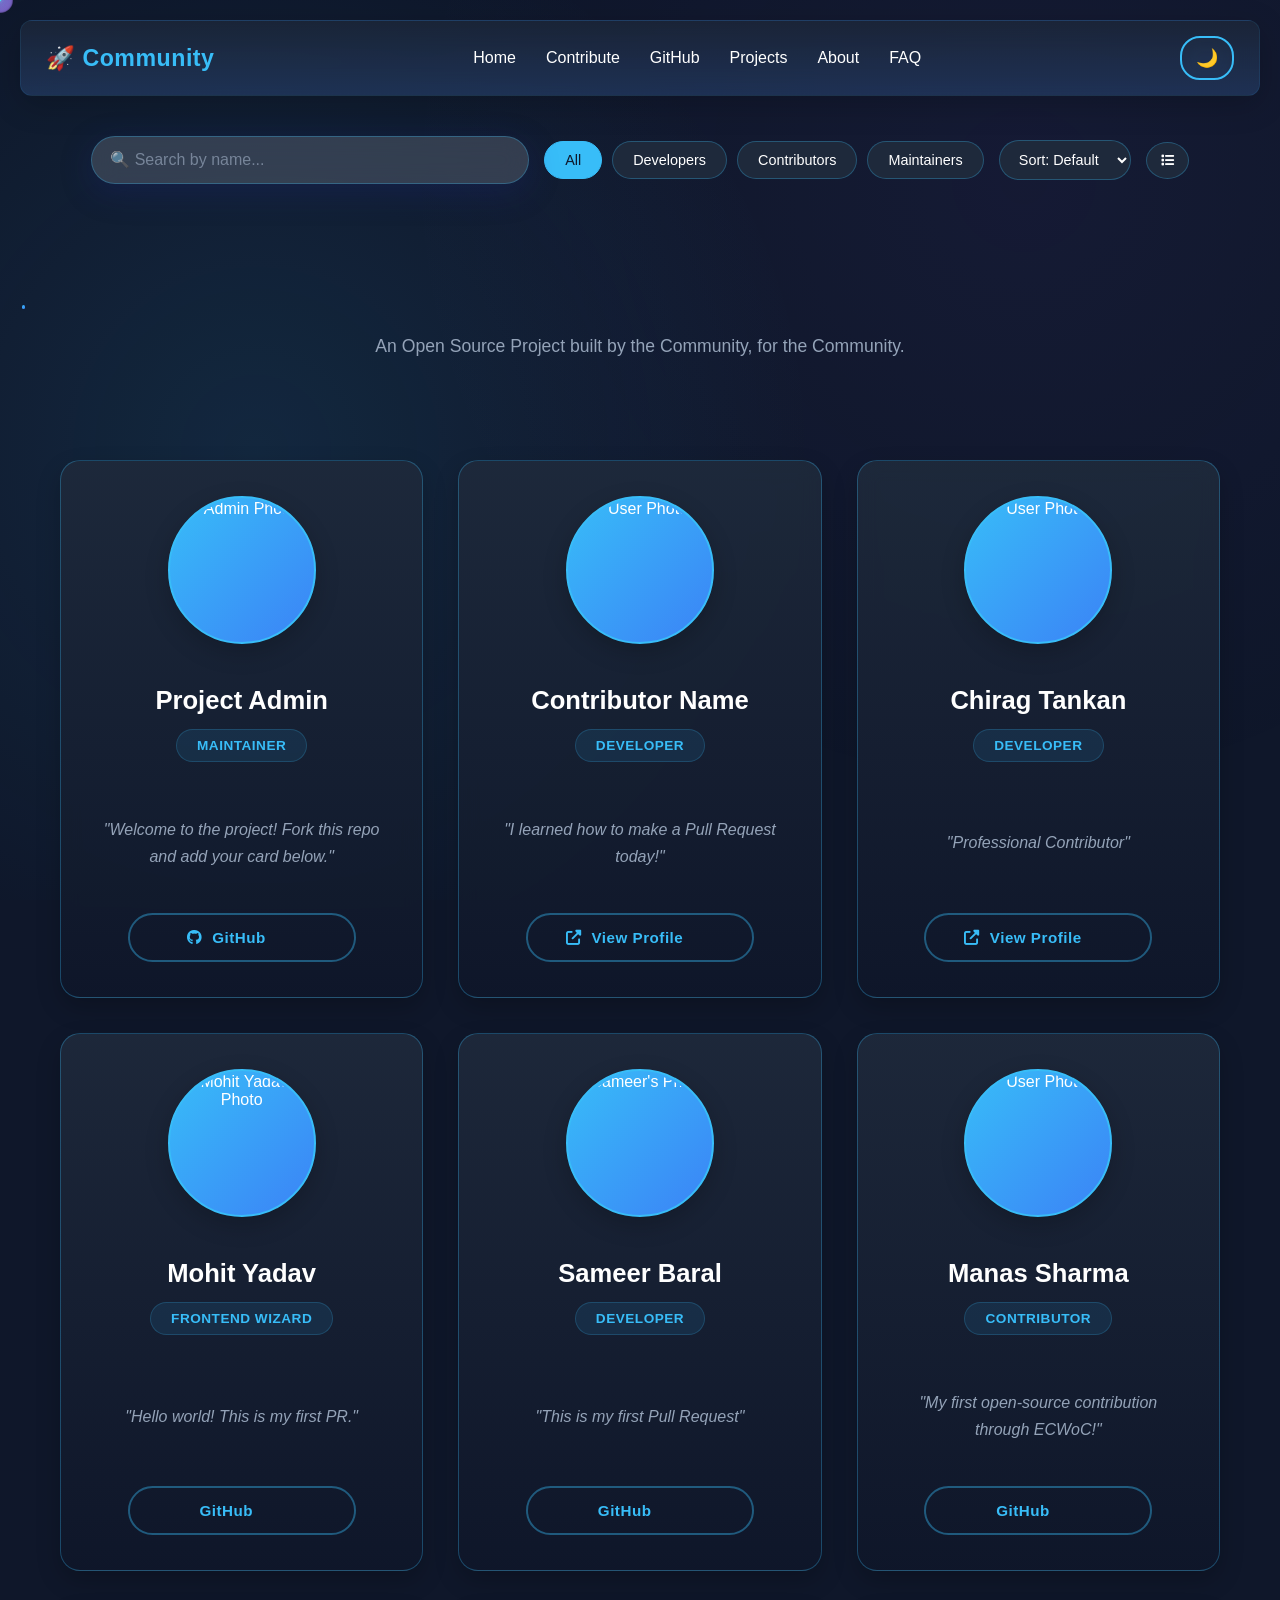
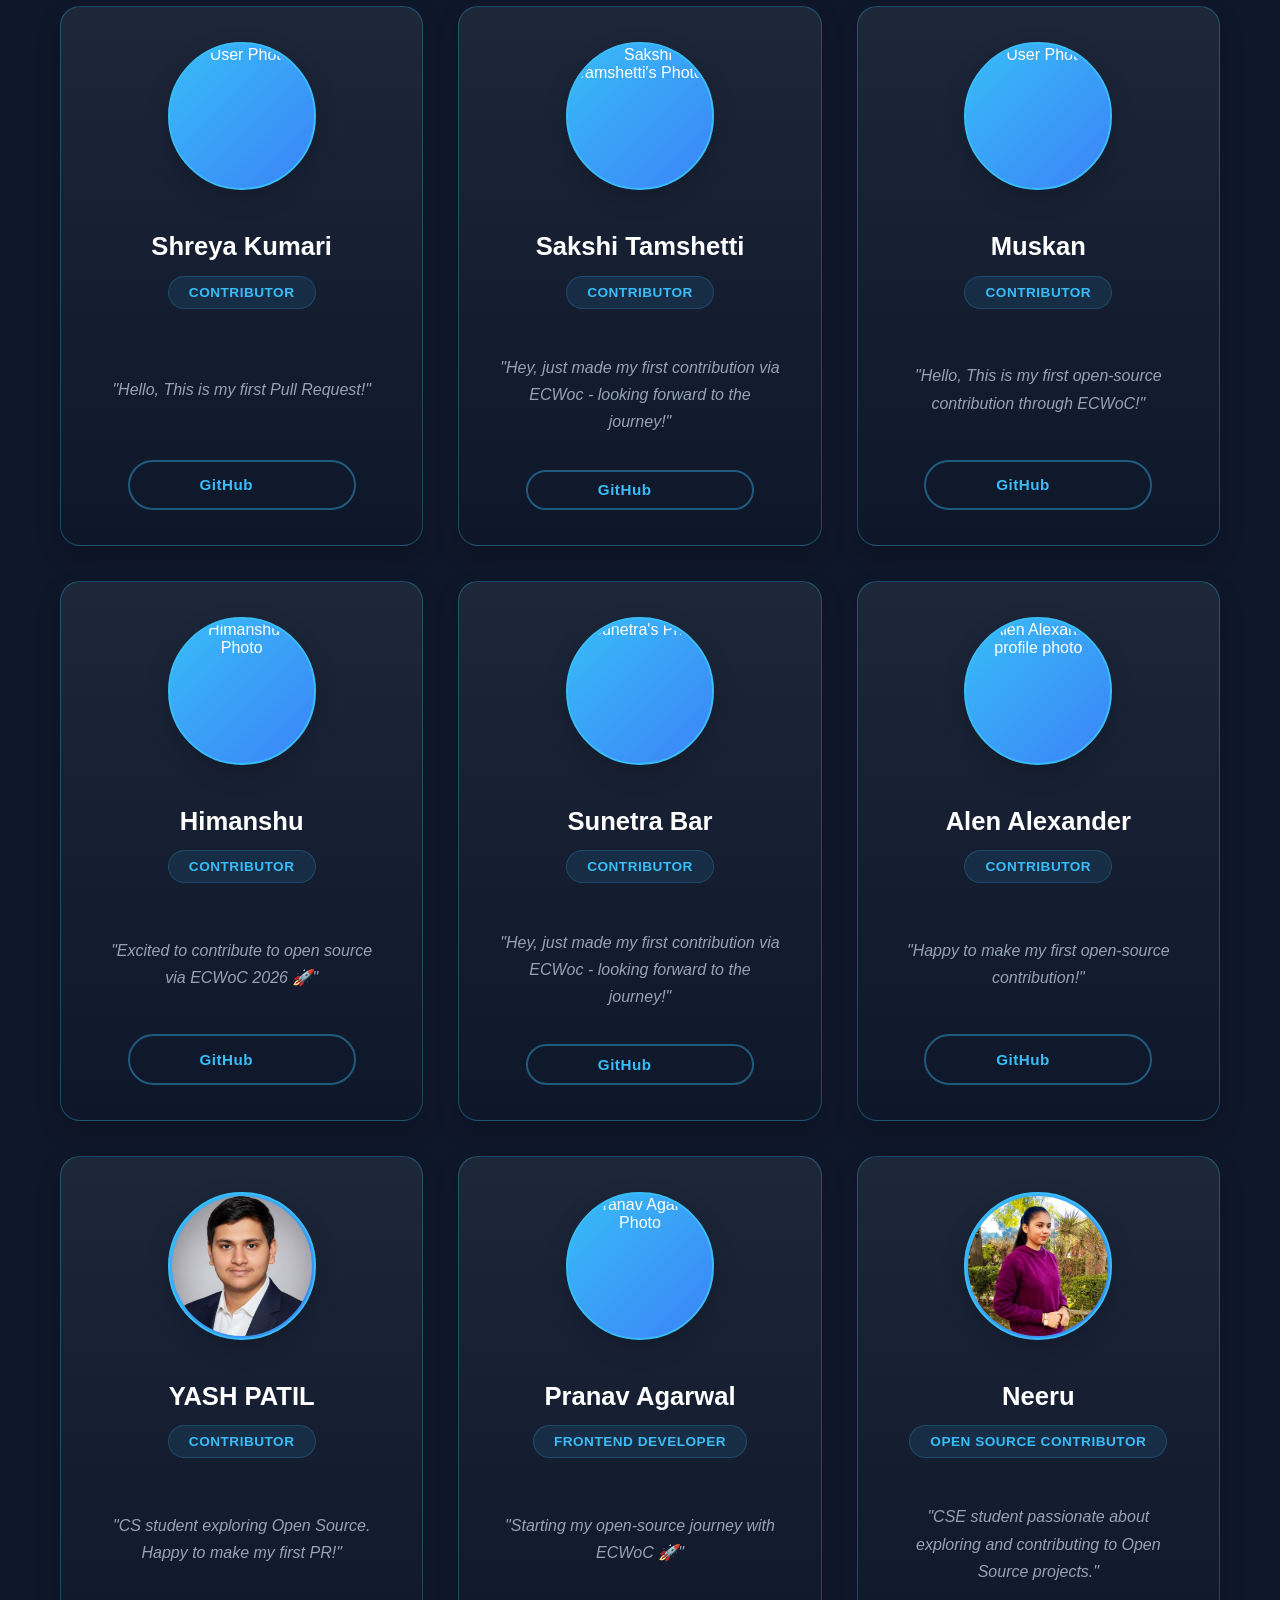
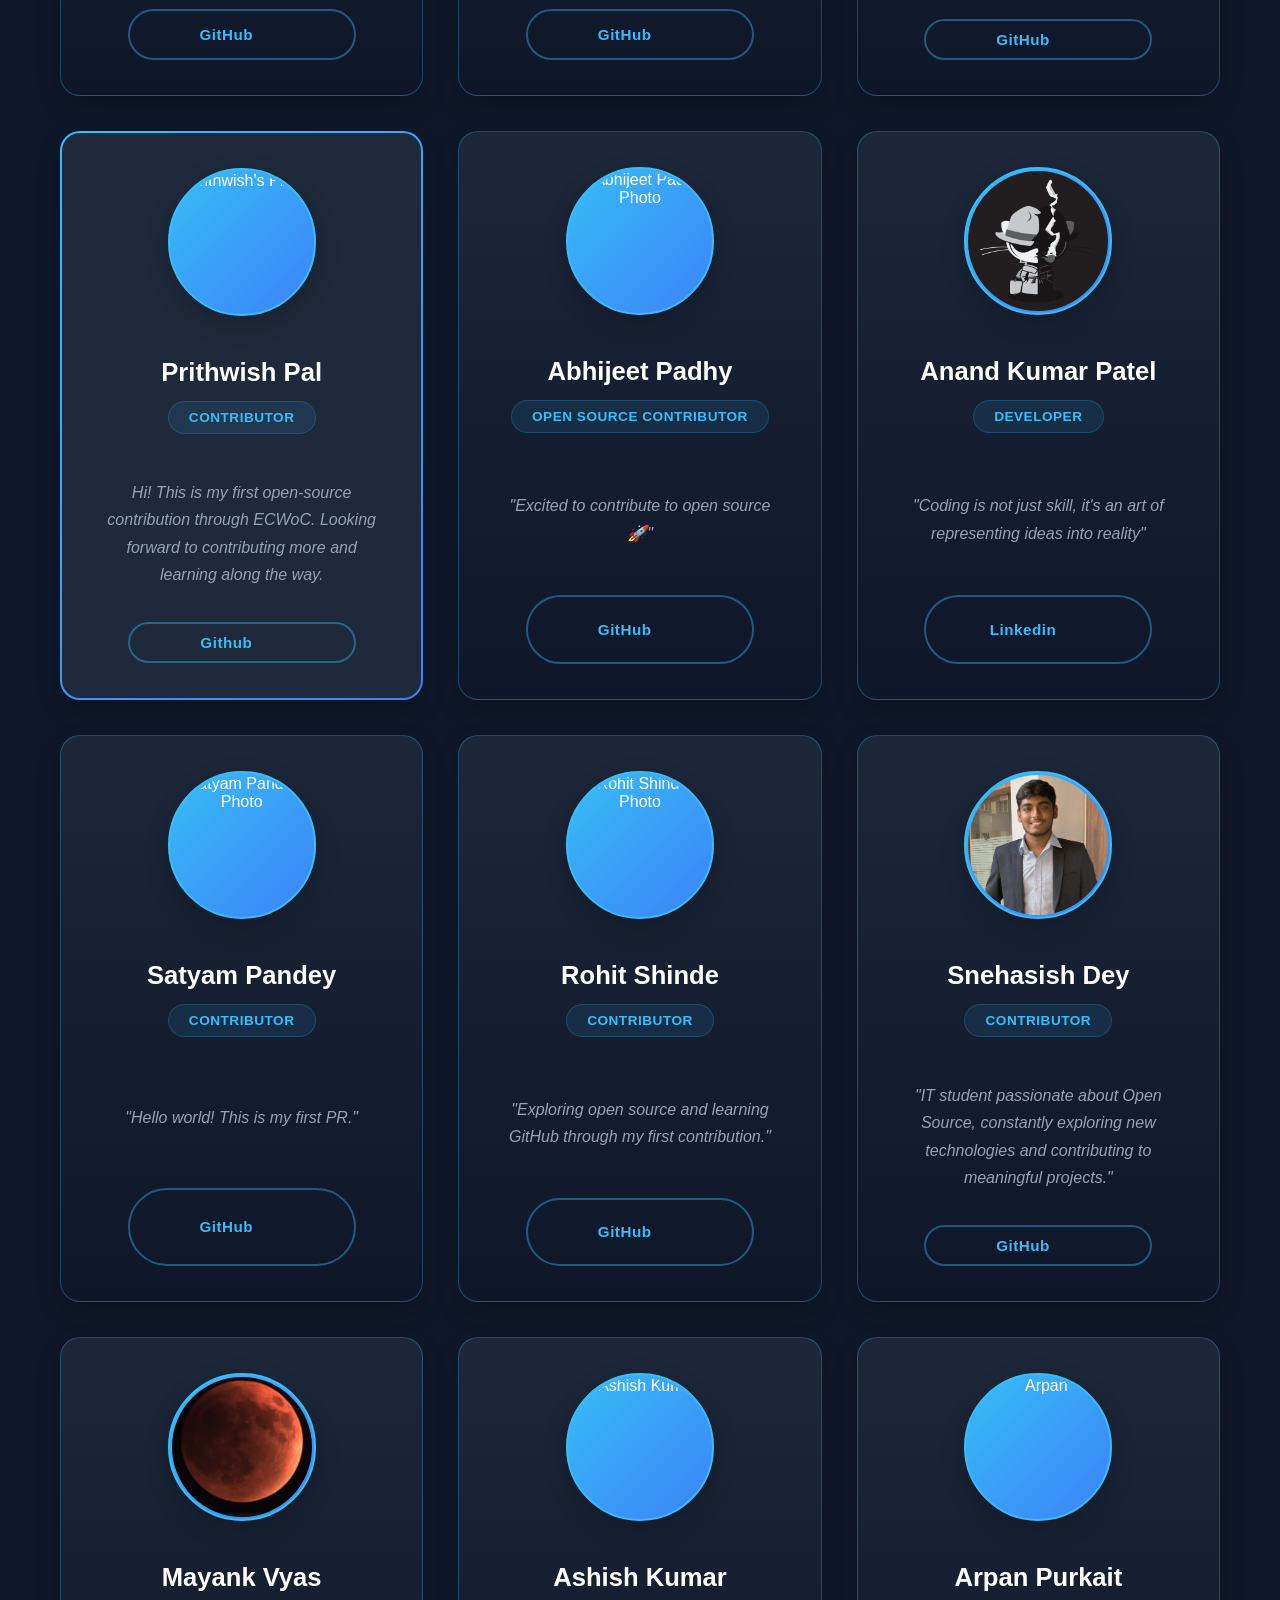
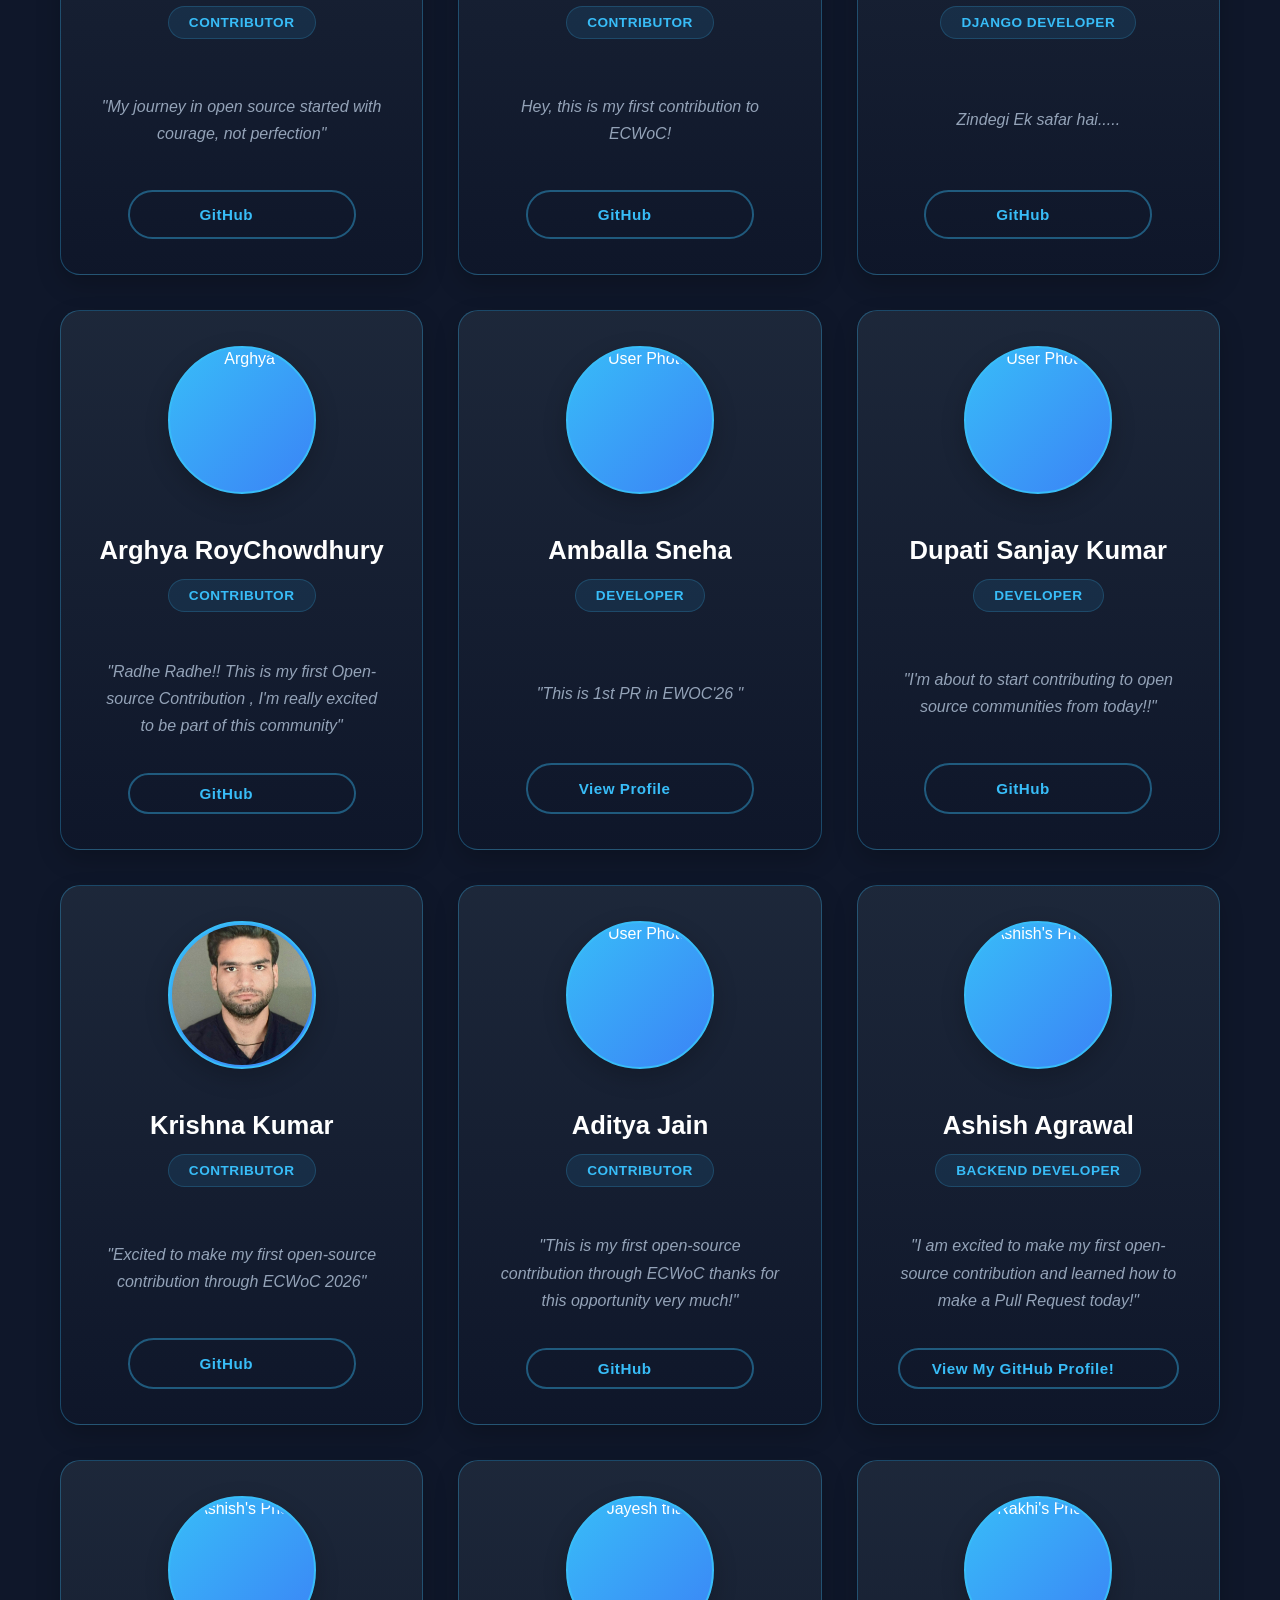
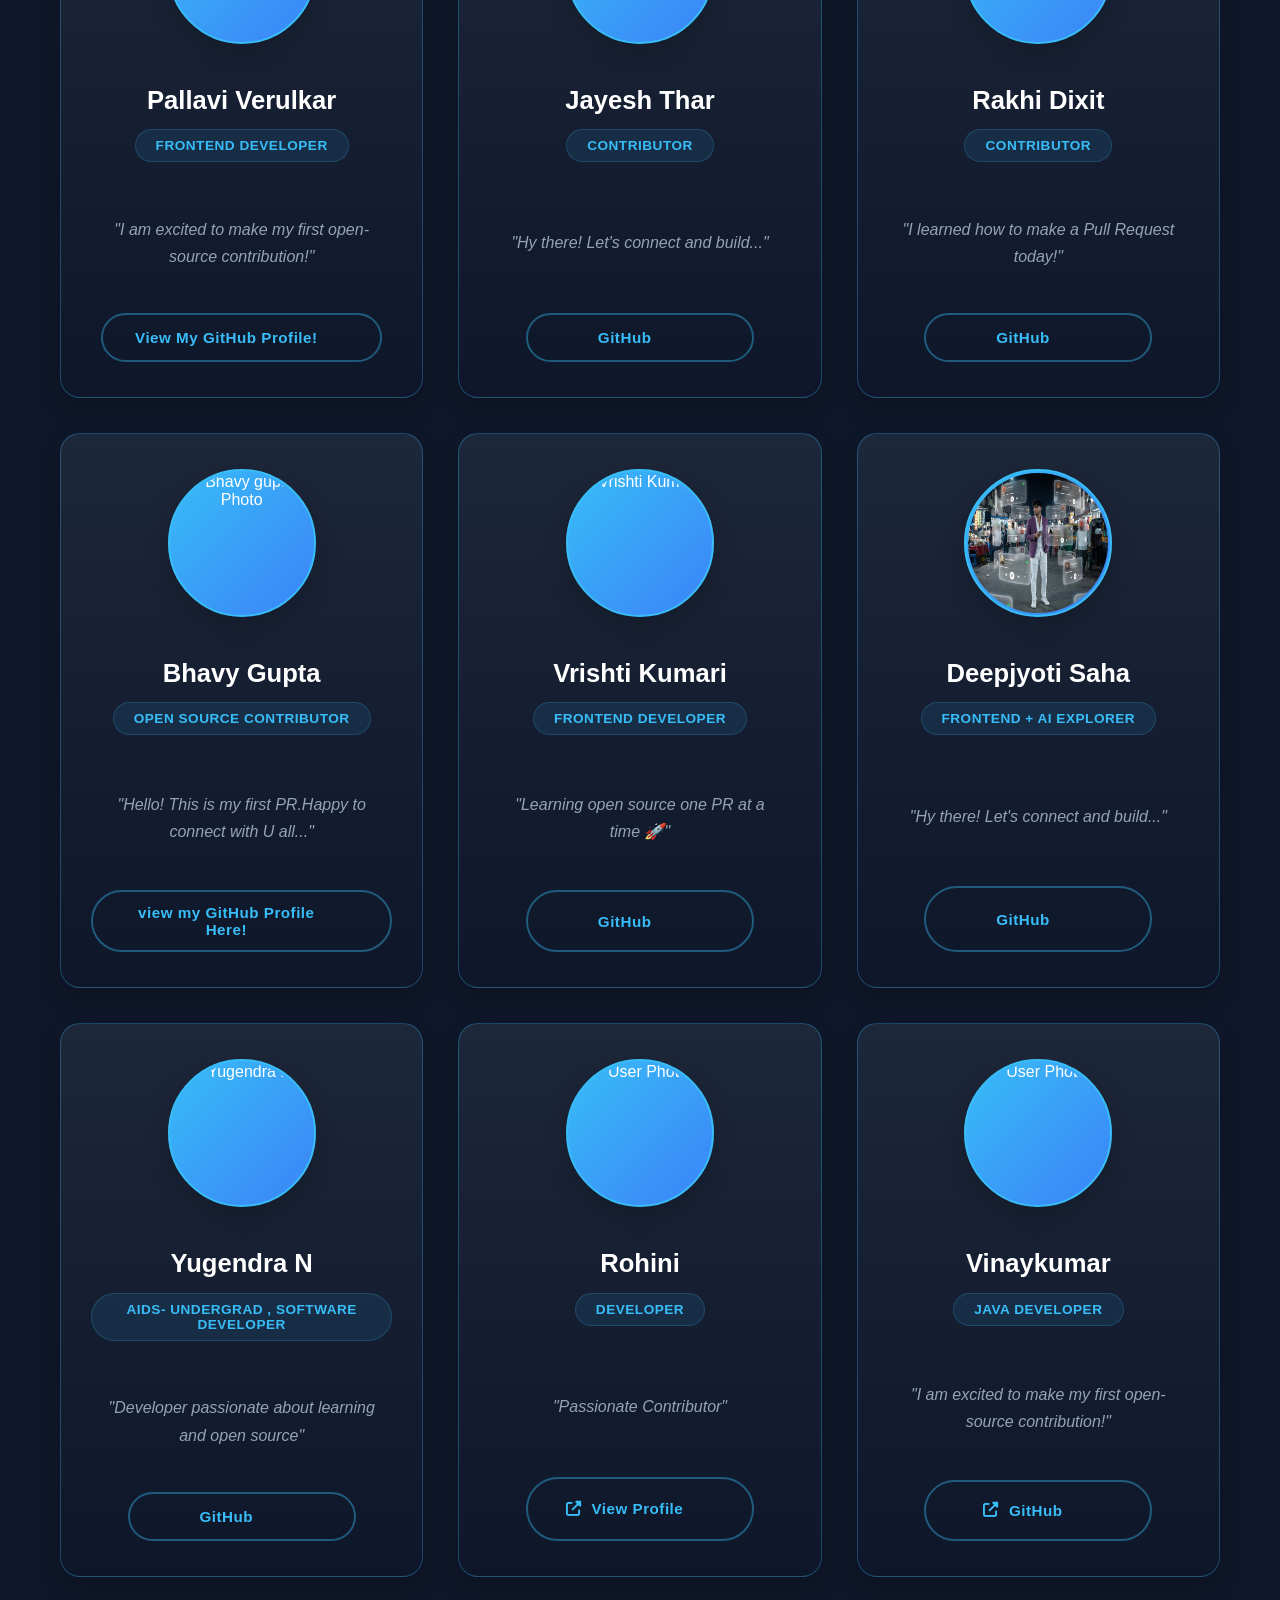
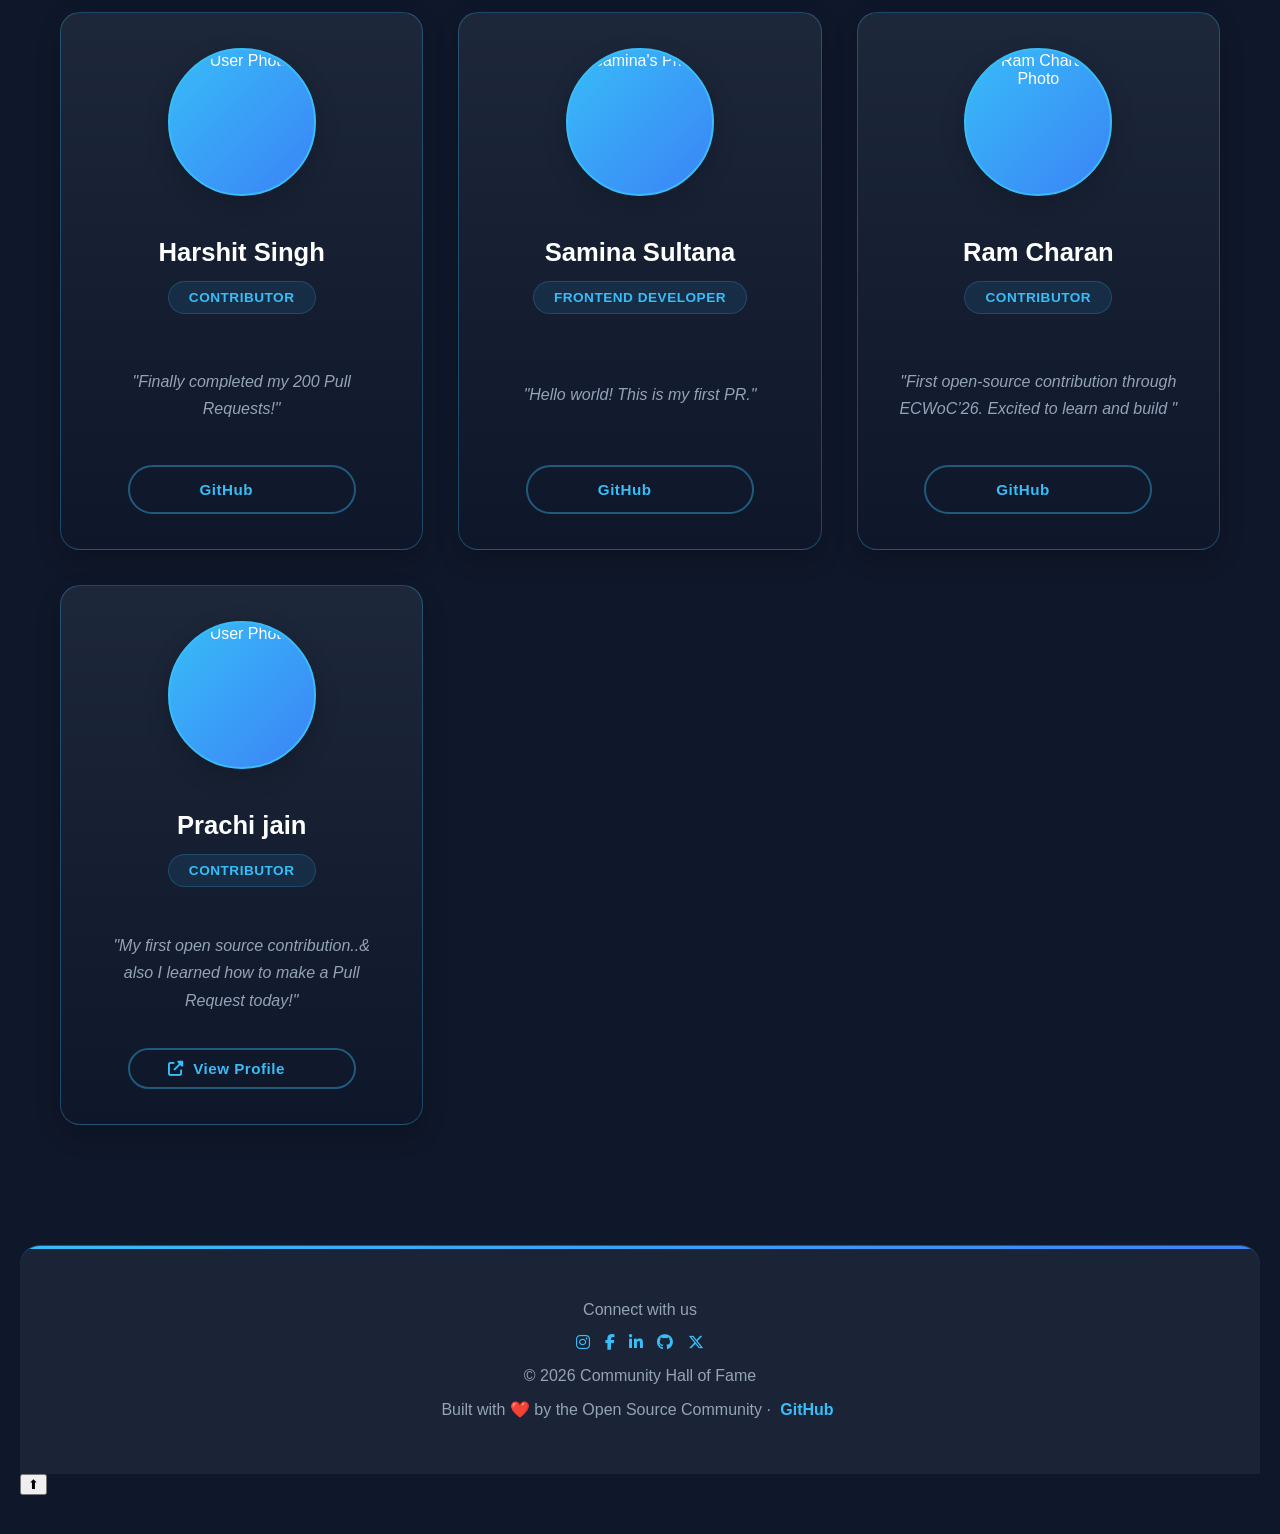
==== commit dbfd5ff6: "Merge branch 'main' into wm" ====
--- a/index.html
+++ b/index.html
@@ -48,43 +48,43 @@
         <div class="circle"></div>
         <div class="circle"></div>
         <div class="circle"></div>
-      </div>
-      <script>
+    </div>
+    <script>
         document.addEventListener("DOMContentLoaded", function () {
-          const coords = { x: 0, y: 0 };
-          const circles = document.querySelectorAll(".circle");
-
-          circles.forEach(function (circle) {
-            circle.x = 0;
-            circle.y = 0;
-          });
-
-          window.addEventListener("mousemove", function (e) {
-            coords.x = e.pageX;
-            coords.y = e.pageY - window.scrollY; // Adjust for vertical scroll position
-          });
-
-          function animateCircles() {
-            let x = coords.x;
-            let y = coords.y; 
-            circles.forEach(function (circle, index) {
-              circle.style.left = `${x - 12}px`;
-              circle.style.top = `${y - 12}px`;
-              circle.style.transform = `scale(${(circles.length - index) / circles.length})`;
-              const nextCircle = circles[index + 1] || circles[0];
-              circle.x = x;
-              circle.y = y;
-                            x += (nextCircle.x - x) * 0.3;
-              y += (nextCircle.y - y) * 0.3;
+            const coords = { x: 0, y: 0 };
+            const circles = document.querySelectorAll(".circle");
+
+            circles.forEach(function (circle) {
+                circle.x = 0;
+                circle.y = 0;
             });
 
-            requestAnimationFrame(animateCircles);
-          }
-
-          animateCircles();
-        });
-
-      </script>
+            window.addEventListener("mousemove", function (e) {
+                coords.x = e.pageX;
+                coords.y = e.pageY - window.scrollY; // Adjust for vertical scroll position
+            });
+
+            function animateCircles() {
+                let x = coords.x;
+                let y = coords.y;
+                circles.forEach(function (circle, index) {
+                    circle.style.left = `${x - 12}px`;
+                    circle.style.top = `${y - 12}px`;
+                    circle.style.transform = `scale(${(circles.length - index) / circles.length})`;
+                    const nextCircle = circles[index + 1] || circles[0];
+                    circle.x = x;
+                    circle.y = y;
+                    x += (nextCircle.x - x) * 0.3;
+                    y += (nextCircle.y - y) * 0.3;
+                });
+
+                requestAnimationFrame(animateCircles);
+            }
+
+            animateCircles();
+        });
+
+    </script>
 
 
     <!-- NAVBAR START -->
@@ -102,47 +102,45 @@
             <li><a href="index.html">Home</a></li>
             <li><a href="contribute.html">Contribute</a></li>
             <li><a href="https://github.com/Jayanta2004" target="_blank">GitHub</a></li>
+            <li><a href="projects.html">Projects</a></li>
             <li><a href="about.html">About</a></li>
             <li><a href="faq.html">FAQ</a></li>
 
         </ul>
-        
-    <button id="themeToggle" class="theme-toggle">🌙</button>
+
+        <button id="themeToggle" class="theme-toggle">🌙</button>
     </nav>
 
-<!-- NAVBAR END -->
-
-<!-- 🔍 SEARCH & FILTER SECTION -->
-<section class="search-filter-container">
-    <input 
-        type="text" 
-        id="searchInput" 
-        placeholder="🔍 Search by name..." 
-        onkeyup="filterCards()"
-        autocomplete="off"
-    >
-    
-    <div class="filter-buttons">
-        <button class="filter-btn active" onclick="filterByRole('all')">All</button>
-        <button class="filter-btn" onclick="filterByRole('developer')">Developers</button>
-        <button class="filter-btn" onclick="filterByRole('contributor')">Contributors</button>
-        <button class="filter-btn" onclick="filterByRole('maintainer')">Maintainers</button>
-    </div>
-    
-    <select id="sortSelect" class="sort-select" onchange="sortCards()">
-        <option value="default">Sort: Default</option>
-        <option value="az">A-Z</option>
-        <option value="za">Z-A</option>
-        <option value="newest">Newest First</option>
-    </select>
-    <button id="viewToggle" class="view-toggle-btn" aria-label="Toggle View">
-    <i class="fas fa-list"></i>
-</button>
-
-</section>
-    
+    <!-- NAVBAR END -->
+
+    <!-- 🔍 SEARCH & FILTER SECTION -->
+    <section class="search-filter-container">
+        <input type="text" id="searchInput" placeholder="🔍 Search by name..." onkeyup="filterCards()"
+            autocomplete="off">
+
+        <div class="filter-buttons">
+            <button class="filter-btn active" onclick="filterByRole('all')">All</button>
+            <button class="filter-btn" onclick="filterByRole('developer')">Developers</button>
+            <button class="filter-btn" onclick="filterByRole('contributor')">Contributors</button>
+            <button class="filter-btn" onclick="filterByRole('maintainer')">Maintainers</button>
+        </div>
+
+        <select id="sortSelect" class="sort-select" onchange="sortCards()">
+            <option value="default">Sort: Default</option>
+            <option value="az">A-Z</option>
+            <option value="za">Z-A</option>
+            <option value="newest">Newest First</option>
+        </select>
+        <button id="viewToggle" class="view-toggle-btn" aria-label="Toggle View">
+            <i class="fas fa-list"></i>
+        </button>
+
+    </section>
+
 
     <!-- Main heading of the website -->
+    <h1><span id="typewriter"></span></h1>
+    <p class="subtitle">An Open Source Project built by the Community, for the Community.</p>
 
     <!-- Container that holds all the profile cards -->
     <div class="card-container">
@@ -176,13 +174,24 @@
         <!-- 👆 CONTRIBUTORS: END COPYING HERE 👆 -->
 
         <div class="card">
+            <div class="card-inner">
+                <img src="images/tankan.jpg" alt="User Photo" class="card-img">
+                <h2>Chirag Tankan</h2>
+                <span class="role">Developer</span>
+                <p>"Professional Contributor"</p>
+                <a href="http://github.com/ChiragTankan/" class="card-btn" target="_blank">
+                    <i class="fas fa-external-link-alt"></i> View Profile
+                </a>
+            </div>
+        </div>
+        <div class="card">
             <img src="images/mohit-yadav.jpg" alt="Mohit Yadav's Photo" class="card-img">
             <h2>Mohit Yadav</h2>
             <span class="role">Frontend Wizard</span>
             <p>"Hello world! This is my first PR."</p>
             <a href="https://github.com/19-mohityadav" class="card-btn" target="_blank">GitHub</a>
         </div>
-        
+
         <div class="card">
             <img src="images/Sameer-Baral.jpg" alt="Sameer's Photo" class="card-img">
             <h2>Sameer Baral</h2>
@@ -230,7 +239,7 @@
             <p>"Excited to contribute to open source via ECWoC 2026 🚀"</p>
             <a href="https://github.com/bugVixen-M" class="card-btn" target="_blank">GitHub</a>
         </div>
-        
+
         <div class="card">
             <img src="images/Sunetra-Bar.jpg" alt="Sunetra's Photo" class="card-img">
             <h2>Sunetra Bar</h2>
@@ -316,7 +325,8 @@
             <img src="images/Snehasish-tech.jpeg" alt="Snehasish Dey's Photo" class="card-img">
             <h2>Snehasish Dey</h2>
             <span class="role">Contributor</span>
-            <p>"IT student passionate about Open Source, constantly exploring new technologies and contributing to meaningful projects."</p>
+            <p>"IT student passionate about Open Source, constantly exploring new technologies and contributing to
+                meaningful projects."</p>
             <a href="https://github.com/Snehasish-tech" class="card-btn" target="_blank">GitHub</a>
         </div>
 
@@ -324,7 +334,7 @@
             <img src="images/mayank.png" alt="Mayank Vyas" class="card-img">
             <h2>Mayank Vyas</h2>
             <span class="role">Contributor</span>
-            <p>"Hello world! This is my first PR."</p>
+            <p>"My journey in open source started with courage, not perfection"</p>
             <a href="https://github.com/mayankvya" class="card-btn" target="_blank">GitHub</a>
         </div>
 
@@ -337,7 +347,7 @@
         </div>
 
 
-        
+
         <div class="card">
             <img src="images/arpan.jpg" alt="Arpan" class="card-img">
             <h2>Arpan Purkait</h2>
@@ -345,17 +355,18 @@
             <p>Zindegi Ek safar hai.....</p>
             <a href="https://github.com/arpanpurkait" class="card-btn" target="_blank">GitHub</a>
         </div>
-      
-        <div class="card">
-            <img src="images/roychowdhury-arghya.png" alt="Arghya" class="card-img"> 
+
+        <div class="card">
+            <img src="images/roychowdhury-arghya.png" alt="Arghya" class="card-img">
             <h2>Arghya RoyChowdhury</h2>
             <span class="role">Contributor</span>
-            <p>"Radhe Radhe!! This is my first Open-source Contribution , I'm really excited to be part of this community"</p>
+            <p>"Radhe Radhe!! This is my first Open-source Contribution , I'm really excited to be part of this
+                community"</p>
             <a href="https://github.com/roychowdhury-arghya" class="card-btn" target="_blank">GitHub</a>
         </div>
-      
-        <div class="card">
-            <img src="images/user.png" alt="User Photo" class="card-img"> 
+
+        <div class="card">
+            <img src="images/Sneha-Amballa.jpeg" alt="User Photo" class="card-img">
             <h2>Amballa Sneha</h2>
             <span class="role">Developer</span>
             <p>"This is 1st PR in EWOC'26 "</p>
@@ -363,6 +374,16 @@
         </div>
 
         <div class="card">
+            <div class="card-inner">
+                <img src="images/SanjayKumar.jpg" alt="User Photo" class="card-img">
+                <h2>Dupati Sanjay Kumar</h2>
+                <span class="role">Developer</span>
+                <p>"I'm about to start contributing to open source communities from today!!"</p>
+                <a href="https://github.com/Sanju562586" class="card-btn" target="_blank">GitHub</a>
+            </div>
+        </div>
+
+        <div class="card">
             <img src="images/krishnx21.jpg" alt="Krishna Kumar's Photo" class="card-img">
             <h2>Krishna Kumar</h2>
             <span class="role">Contributor</span>
@@ -382,7 +403,8 @@
             <img src="images/Ashish-Agrawal.png" alt="Ashish's Photo" class="card-img">
             <h2>Ashish Agrawal</h2>
             <span class="role">Backend Developer</span>
-            <p>"I am excited to make my first open-source contribution and learned how to make a Pull Request today!"</p>
+            <p>"I am excited to make my first open-source contribution and learned how to make a Pull Request today!"
+            </p>
             <a href="https://github.com/ashishagrawalcode" class="card-btn" target="_blank">View My GitHub Profile!</a>
         </div>
 
@@ -409,13 +431,14 @@
             <p>"I learned how to make a Pull Request today!"</p>
             <a href="https://github.com/Rakhi-Dixit03" class="card-btn" target="_blank">GitHub</a>
         </div>
-      
+
         <div class="card">
             <img src="images/Bhavy-doe.jpeg" alt="Bhavy gupta Photo" class="card-img">
             <h2>Bhavy Gupta</h2>
             <span class="role">Open Source Contributor</span>
             <p>"Hello! This is my first PR.Happy to connect with U all..."</p>
-            <a href="https://github.com/BhavyGupta12911" class="card-btn" target="_blank">view my GitHub Profile Here!</a>
+            <a href="https://github.com/BhavyGupta12911" class="card-btn" target="_blank">view my GitHub Profile
+                Here!</a>
         </div>
 
         <div class="card">
@@ -466,12 +489,59 @@
             </div>
         </div>
 
-      <!-- ADD YOUR NEW CARD ABOVE THIS COMMENT -->
+        <div class="card">
+            <img src="images/Harshit.jpg" alt="User Photo" class="card-img">
+            <h2>Harshit Singh</h2>
+            <span class="role">Contributor</span>
+            <p>"Finally completed my 200 Pull Requests!"</p>
+            <a href="https://github.com/harshitSingh1" class="card-btn" target="_blank">GitHub</a>
+        </div>
+
+        <div class="card">
+            <img src="images/Samina2005.jpg" alt="Samina's Photo" class="card-img">
+            <h2>Samina Sultana</h2>
+            <span class="role">Frontend Developer</span>
+            <p>"Hello world! This is my first PR."</p>
+            <a href="https://github.com/Samina2005" class="card-btn" target="_blank">GitHub</a>
+        </div>
+
+        <div class="card">
+            <img src="images/user.png" alt="Ram Charan Photo" class="card-img">
+            <h2>Ram Charan</h2>
+            <span class="role">Contributor</span>
+            <p>"First open-source contribution through ECWoC’26. Excited to learn and build "</p>
+            <a href="https://github.com/print-ramcharan" class="card-btn" target="_blank">GitHub</a>
+        </div>
+
+        <div class="card">
+            <div class="card-inner">
+                <img src="images/prachijainn24.jpg" alt="User Photo" class="card-img">
+                <h2>Prachi jain</h2>
+                <span class="role">Contributor</span>
+                <p>"My first open source contribution..& also I learned how to make a Pull Request today!"</p>
+                <a href="http://github.com/prachijainn24/" class="card-btn" target="_blank">
+                    <i class="fas fa-external-link-alt"></i> View Profile
+                </a>
+            </div>
+        </div>
+
+
+        <!-- ADD YOUR NEW CARD ABOVE THIS COMMENT -->
 
     </div> <!-- End of card-container -->
 
     <!-- FOOTER START -->
     <footer class="footer">
+        <div class="footer-social">
+            <p>Connect with us</p>
+            <div class="social-links">
+                <a href="#" aria-label="Instagram"><i class="fa-brands fa-instagram"></i></a>
+                <a href="#" aria-label="Facebook"><i class="fa-brands fa-facebook-f"></i></a>
+                <a href="#" aria-label="LinkedIn"><i class="fa-brands fa-linkedin-in"></i></a>
+                <a href="#" aria-label="GitHub"><i class="fa-brands fa-github"></i></a>
+                <a href="#" aria-label="Twitter"><i class="fa-brands fa-x-twitter"></i></a>
+            </div>
+        </div>
         <p>© 2026 Community Hall of Fame</p>
         <p>
             Built with ❤️ by the Open Source Community ·
@@ -494,7 +564,7 @@
         });
     </script>
 
-    
+
     <!-- 🔍 ENHANCED SEARCH & FILTER SCRIPT -->
     <script>
         let currentFilter = 'all';
@@ -507,13 +577,13 @@
 
         function filterByRole(role) {
             currentFilter = role;
-            
+
             // Update active button
             document.querySelectorAll('.filter-btn').forEach(btn => {
                 btn.classList.remove('active');
             });
             event.target.classList.add('active');
-            
+
             applyFilters();
         }
 
@@ -525,13 +595,13 @@
             cards.forEach(card => {
                 const name = card.querySelector("h2").innerText.toLowerCase();
                 const role = card.querySelector(".role").innerText.toLowerCase();
-                
+
                 const matchesSearch = name.includes(currentSearch);
-                const matchesFilter = currentFilter === 'all' || 
+                const matchesFilter = currentFilter === 'all' ||
                     (currentFilter === 'developer' && role.includes('developer')) ||
                     (currentFilter === 'contributor' && role.includes('contributor')) ||
                     (currentFilter === 'maintainer' && role.includes('maintainer'));
-                
+
                 if (matchesSearch && matchesFilter) {
                     card.style.display = "block";
                     card.classList.add('loading');
@@ -630,196 +700,221 @@
         });
     </script>
 
-<script>
-/* ---------- ENHANCED SORT CARDS SCRIPT ---------- */
-const container = document.querySelector(".card-container");
-let originalCards = Array.from(container.children);
-
-function sortCards() {
-    const value = document.getElementById("sortSelect")?.value;
-    if (!value) return;
-
-    // Get only visible cards
-    let cards = Array.from(container.children).filter(card => 
-        card.style.display !== 'none'
-    );
-
-    if (value === "default") {
-        // Restore original order for visible cards
-        container.innerHTML = "";
-        originalCards.forEach(card => {
-            if (card.style.display !== 'none') {
+    <script>
+        /* ---------- ENHANCED SORT CARDS SCRIPT ---------- */
+        const container = document.querySelector(".card-container");
+        let originalCards = Array.from(container.children);
+
+        function sortCards() {
+            const value = document.getElementById("sortSelect")?.value;
+            if (!value) return;
+
+            // Get only visible cards
+            let cards = Array.from(container.children).filter(card =>
+                card.style.display !== 'none'
+            );
+
+            if (value === "default") {
+                // Restore original order for visible cards
+                container.innerHTML = "";
+                originalCards.forEach(card => {
+                    if (card.style.display !== 'none') {
+                        container.appendChild(card);
+                    }
+                });
+                return;
+            }
+
+            if (value === "az") {
+                cards.sort((a, b) =>
+                    a.querySelector("h2").innerText
+                        .localeCompare(b.querySelector("h2").innerText)
+                );
+            }
+
+            if (value === "za") {
+                cards.sort((a, b) =>
+                    b.querySelector("h2").innerText
+                        .localeCompare(a.querySelector("h2").innerText)
+                );
+            }
+
+            if (value === "newest") {
+                cards.reverse();
+            }
+
+            // Reorder visible cards
+            cards.forEach(card => {
                 container.appendChild(card);
-            }
-        });
-        return;
-    }
-
-    if (value === "az") {
-        cards.sort((a, b) =>
-            a.querySelector("h2").innerText
-                .localeCompare(b.querySelector("h2").innerText)
-        );
-    }
-
-    if (value === "za") {
-        cards.sort((a, b) =>
-            b.querySelector("h2").innerText
-                .localeCompare(a.querySelector("h2").innerText)
-        );
-    }
-
-    if (value === "newest") {
-        cards.reverse();
-    }
-
-    // Reorder visible cards
-    cards.forEach(card => {
-        container.appendChild(card);
-    });
-}
-
-// Add stagger animation on load
-document.addEventListener('DOMContentLoaded', () => {
-    const cards = document.querySelectorAll('.card');
-    cards.forEach((card, index) => {
-        card.style.animationDelay = `${index * 0.05}s`;
-        card.classList.add('loading');
-    });
-});
-</script>
-
-<script>
-/* ---------- THEME TOGGLE SCRIPT ---------- */
-const toggleBtn = document.getElementById("themeToggle");
-const body = document.body;
-
-// Load saved theme
-if (localStorage.getItem("theme") === "light") {
-    body.classList.add("light-mode");
-    toggleBtn.textContent = "🌞";
-}
-
-toggleBtn.addEventListener("click", () => {
-    body.classList.toggle("light-mode");
-
-    if (body.classList.contains("light-mode")) {
-        toggleBtn.textContent = "🌞";
-        localStorage.setItem("theme", "light");
-    } else {
-        toggleBtn.textContent = "🌙";
-        localStorage.setItem("theme", "dark");
-    }
-});
-</script>
-<script>
-function animateValue(element, start, end, duration) {
-    let startTimestamp = null;
-
-    function step(timestamp) {
-        if (!startTimestamp) startTimestamp = timestamp;
-        const progress = Math.min((timestamp - startTimestamp) / duration, 1);
-        element.innerText = Math.floor(progress * (end - start) + start);
-        if (progress < 1) {
+            });
+        }
+
+        // Add stagger animation on load
+        document.addEventListener('DOMContentLoaded', () => {
+            const cards = document.querySelectorAll('.card');
+            cards.forEach((card, index) => {
+                card.style.animationDelay = `${index * 0.05}s`;
+                card.classList.add('loading');
+            });
+        });
+    </script>
+
+    <script>
+        /* ---------- THEME TOGGLE SCRIPT ---------- */
+        const toggleBtn = document.getElementById("themeToggle");
+        const body = document.body;
+
+        // Load saved theme
+        if (localStorage.getItem("theme") === "light") {
+            body.classList.add("light-mode");
+            toggleBtn.textContent = "🌞";
+        }
+
+        toggleBtn.addEventListener("click", () => {
+            body.classList.toggle("light-mode");
+
+            if (body.classList.contains("light-mode")) {
+                toggleBtn.textContent = "🌞";
+                localStorage.setItem("theme", "light");
+            } else {
+                toggleBtn.textContent = "🌙";
+                localStorage.setItem("theme", "dark");
+            }
+        });
+    </script>
+    <script>
+        function animateValue(element, start, end, duration) {
+            let startTimestamp = null;
+
+            function step(timestamp) {
+                if (!startTimestamp) startTimestamp = timestamp;
+                const progress = Math.min((timestamp - startTimestamp) / duration, 1);
+                element.innerText = Math.floor(progress * (end - start) + start);
+                if (progress < 1) {
+                    window.requestAnimationFrame(step);
+                }
+            }
+
             window.requestAnimationFrame(step);
         }
-    }
-
-    window.requestAnimationFrame(step);
-}
-
-function updateContributorStats() {
-    const cards = document.querySelectorAll(".card");
-
-    let total = cards.length;
-    let dev = 0;
-    let contributor = 0;
-    let maintainer = 0;
-
-    cards.forEach(card => {
-        const role = card.querySelector(".role")?.innerText.toLowerCase();
-
-        if (role.includes("developer")) dev++;
-        else if (role.includes("maintainer")) maintainer++;
-        else contributor++;
-    });
-
-    animateValue(document.getElementById("totalCount"), 0, total, 800);
-    animateValue(document.getElementById("devCount"), 0, dev, 800);
-    animateValue(document.getElementById("contributorCount"), 0, contributor, 800);
-    animateValue(document.getElementById("maintainerCount"), 0, maintainer, 800);
-}
-
-document.addEventListener("DOMContentLoaded", () => {
-    updateContributorStats();
-    
-    // Hide page loader after content loads
-    setTimeout(() => {
-        const loader = document.getElementById('pageLoader');
-        if (loader) {
-            loader.classList.add('hidden');
+
+        function updateContributorStats() {
+            const cards = document.querySelectorAll(".card");
+
+            let total = cards.length;
+            let dev = 0;
+            let contributor = 0;
+            let maintainer = 0;
+
+            cards.forEach(card => {
+                const role = card.querySelector(".role")?.innerText.toLowerCase();
+
+                if (role.includes("developer")) dev++;
+                else if (role.includes("maintainer")) maintainer++;
+                else contributor++;
+            });
+
+            animateValue(document.getElementById("totalCount"), 0, total, 800);
+            animateValue(document.getElementById("devCount"), 0, dev, 800);
+            animateValue(document.getElementById("contributorCount"), 0, contributor, 800);
+            animateValue(document.getElementById("maintainerCount"), 0, maintainer, 800);
         }
-    }, 500);
-});
-</script>
-<!-- 🔼 Scroll To Top Floating Action Button -->
-<button id="scrollToTopBtn" aria-label="Scroll to top">
-    ⬆
-</button>
-<script>
-/* =========================================
-   SCROLL TO TOP BUTTON LOGIC
-   ========================================= */
-
-const scrollBtn = document.getElementById("scrollToTopBtn");
-const SCROLL_THRESHOLD = 300;
-
-// Show / hide button on scroll
-window.addEventListener("scroll", () => {
-    if (window.scrollY > SCROLL_THRESHOLD) {
-        scrollBtn.classList.add("show");
-    } else {
-        scrollBtn.classList.remove("show");
-    }
-});
-
-// Smooth scroll to top
-scrollBtn.addEventListener("click", () => {
-    window.scrollTo({
-        top: 0,
-        behavior: "smooth"
-    });
-});
-</script>
-
-<script>
-document.addEventListener('DOMContentLoaded', () => {
-    const cards = document.querySelectorAll('.card');
-    cards.forEach((card, i) => {
-        setTimeout(() => card.classList.add('revealed'), i * 60);
-    });
-});
-</script>
-<script>
-const viewToggle = document.getElementById("viewToggle");
-const cardContainer = document.querySelector(".card-container");
-
-viewToggle.addEventListener("click", () => {
-    cardContainer.classList.toggle("compact-view");
-
-    // Toggle icon
-    const icon = viewToggle.querySelector("i");
-    if (cardContainer.classList.contains("compact-view")) {
-        icon.classList.replace("fa-list", "fa-th-large");
-    } else {
-        icon.classList.replace("fa-th-large", "fa-list");
-    }
-});
-</script>
-
-
+
+        document.addEventListener("DOMContentLoaded", () => {
+            updateContributorStats();
+
+            // Hide page loader after content loads
+            setTimeout(() => {
+                const loader = document.getElementById('pageLoader');
+                if (loader) {
+                    loader.classList.add('hidden');
+                }
+            }, 500);
+        });
+    </script>
+    <!-- 🔼 Scroll To Top Floating Action Button -->
+    <button id="scrollToTopBtn" aria-label="Scroll to top">
+        ⬆
+    </button>
+    <script>
+        /* =========================================
+           SCROLL TO TOP BUTTON LOGIC
+           ========================================= */
+
+        const scrollBtn = document.getElementById("scrollToTopBtn");
+        const SCROLL_THRESHOLD = 300;
+
+        // Show / hide button on scroll
+        window.addEventListener("scroll", () => {
+            if (window.scrollY > SCROLL_THRESHOLD) {
+                scrollBtn.classList.add("show");
+            } else {
+                scrollBtn.classList.remove("show");
+            }
+        });
+
+        // Smooth scroll to top
+        scrollBtn.addEventListener("click", () => {
+            window.scrollTo({
+                top: 0,
+                behavior: "smooth"
+            });
+        });
+    </script>
+
+    <script>
+        document.addEventListener('DOMContentLoaded', () => {
+            const cards = document.querySelectorAll('.card');
+            cards.forEach((card, i) => {
+                setTimeout(() => card.classList.add('revealed'), i * 60);
+            });
+        });
+    </script>
+    <script>
+        const viewToggle = document.getElementById("viewToggle");
+        const cardContainer = document.querySelector(".card-container");
+
+        viewToggle.addEventListener("click", () => {
+            cardContainer.classList.toggle("compact-view");
+
+            // Toggle icon
+            const icon = viewToggle.querySelector("i");
+            if (cardContainer.classList.contains("compact-view")) {
+                icon.classList.replace("fa-list", "fa-th-large");
+            } else {
+                icon.classList.replace("fa-th-large", "fa-list");
+            }
+        });
+    </script>
+
+
+    <script src="tilt.js"></script>
+
+    <!-- Welcome Message Container -->
+    <div id="welcomeMessage" class="welcome-message">
+        🎉 Welcome to the Community Card Showcase!
+    </div>
+
+    <script>
+        document.addEventListener("DOMContentLoaded", () => {
+            const welcomeMsg = document.getElementById("welcomeMessage");
+            if (welcomeMsg) {
+                // Show message
+                setTimeout(() => {
+                    welcomeMsg.classList.add("show");
+                }, 500); // Small delay after load
+
+                // Hide message after 4 seconds
+                setTimeout(() => {
+                    welcomeMsg.classList.remove("show");
+                    // Optional: remove from DOM after transition
+                    setTimeout(() => {
+                        welcomeMsg.style.display = 'none';
+                    }, 500);
+                }, 4500);
+            }
+        });
+    </script>
 </body>
 
-</html>
-
-
+</html>
--- a/style.css
+++ b/style.css
@@ -53,6 +53,156 @@
     /* Glass Effects */
     --glass-bg: rgba(30, 41, 59, 0.7);
     --glass-border: rgba(56, 189, 248, 0.1);
+
+    --navbar-gradient-bottom: rgba(37, 62, 104, 0.65);
+    --navbar-shadow: 0 8px 32px rgba(0, 0, 0, 0.2);
+}
+/* =========================================
+   IMAGE UPLOADER STYLES
+   ========================================= */
+.uploader-container {
+    max-width: 400px;
+    margin: 20px auto;
+    padding: 20px;
+    background: var(--bg-card);
+    border: 1px solid var(--border-primary);
+    border-radius: 20px;
+    backdrop-filter: blur(10px);
+}
+
+.uploader-label {
+    display: block;
+    margin-bottom: 15px;
+    font-weight: 600;
+    color: var(--primary-color);
+    text-align: center;
+}
+
+.drop-zone {
+    width: 100%;
+    height: 200px;
+    border: 2px dashed var(--border-primary);
+    border-radius: 15px;
+    display: flex;
+    align-items: center;
+    justify-content: center;
+    position: relative;
+    cursor: pointer;
+    transition: all 0.3s ease;
+    overflow: hidden;
+}
+
+.drop-zone:hover, .drop-zone.drag-over {
+    border-color: var(--primary-color);
+    background: rgba(56, 189, 248, 0.05);
+}
+
+.drop-zone-content {
+    text-align: center;
+    transition: opacity 0.3s ease;
+}
+
+.upload-icon {
+    font-size: 2.5rem;
+    color: var(--primary-color);
+    margin-bottom: 10px;
+}
+
+.drop-zone-content span {
+    color: var(--primary-color);
+    text-decoration: underline;
+}
+
+.file-info {
+    font-size: 0.8rem;
+    color: var(--text-secondary);
+    margin-top: 5px;
+}
+
+/* Preview Styles */
+.preview-container {
+    display: none;
+    width: 100%;
+    height: 100%;
+    position: absolute;
+    top: 0;
+    left: 0;
+    opacity: 0;
+    transform: scale(0.9);
+    transition: all 0.4s cubic-bezier(0.175, 0.885, 0.32, 1.275);
+}
+
+.preview-container.show {
+    display: block;
+    opacity: 1;
+    transform: scale(1);
+}
+
+#imagePreview {
+    width: 100%;
+    height: 100%;
+    object-fit: cover;
+}
+
+.preview-overlay {
+    position: absolute;
+    top: 0;
+    left: 0;
+    width: 100%;
+    height: 100%;
+    background: rgba(0,0,0,0.4);
+    display: flex;
+    align-items: center;
+    justify-content: center;
+    opacity: 0;
+    transition: opacity 0.3s ease;
+}
+
+.preview-container:hover .preview-overlay {
+    opacity: 1;
+}
+
+/* Footer & Buttons */
+.uploader-footer {
+    margin-top: 15px;
+    display: flex;
+    flex-direction: column;
+    gap: 10px;
+}
+
+.remove-btn, .replace-btn {
+    background: rgba(239, 68, 68, 0.1);
+    color: #ef4444;
+    border: 1px solid rgba(239, 68, 68, 0.2);
+    padding: 8px 15px;
+    border-radius: 8px;
+    cursor: pointer;
+    font-weight: 500;
+    transition: all 0.3s ease;
+}
+
+.remove-btn:hover:not(:disabled) {
+    background: #ef4444;
+    color: white;
+}
+
+.remove-btn:disabled {
+    opacity: 0.5;
+    cursor: not-allowed;
+    filter: grayscale(1);
+}
+
+.replace-btn {
+    background: var(--primary-color);
+    color: white;
+    border: none;
+}
+
+.error-msg {
+    color: #fb7185;
+    font-size: 0.85rem;
+    text-align: center;
+    min-height: 20px;
 }
 
 /* =========================================
@@ -106,6 +256,10 @@
     /* Glass Effects */
     --glass-bg: rgba(255, 255, 255, 0.7);
     --glass-border: rgba(2, 132, 199, 0.1);
+
+    --navbar-gradient-bottom: rgba(255, 255, 255, 0.8);
+    --navbar-shadow: 0 10px 30px rgba(0, 0, 0, 0.08), 0 1px 8px rgba(0, 0, 0, 0.04);
+    --glass-border: rgba(0, 0, 0, 0.05); /* Softer border for light mode */
 }
 
 /* =========================================
@@ -155,7 +309,7 @@
 /* =========================================
    NAVBAR STYLES
    ========================================= */
-.navbar {
+/* .navbar {
     position: sticky;
     top: 20px;
     z-index: 1000;
@@ -173,11 +327,50 @@
     max-width: 1400px;
     margin: 0 auto 40px auto;
     transition: background 0.3s ease, box-shadow 0.3s ease, border-color 0.3s ease;
-}
-
+} */
+
+/* =========================================
+   NAVBAR STYLES (UPDATED)
+   ========================================= */
+.navbar {
+    position: sticky;
+    top: 20px;
+    z-index: 1000;
+    /* Use variables here so it changes with the theme */
+    background: linear-gradient(to bottom,
+            var(--glass-bg),
+            var(--navbar-gradient-bottom));
+    backdrop-filter: blur(14px);
+    -webkit-backdrop-filter: blur(14px);
+    border: 1px solid var(--glass-border);
+    border-radius: 12px;
+    padding: 15px 25px;
+    display: flex;
+    justify-content: space-between;
+    align-items: center;
+    max-width: 1400px;
+    margin: 0 auto 40px auto;
+    transition: all 0.3s ease;
+    box-shadow: var(--navbar-shadow); /* Uses the new shadow variable */
+}
+
+/* Update hover to keep the shadow looking good */
 .navbar:hover {
+    box-shadow: 0 12px 40px rgba(0, 0, 0, 0.15);
+}
+
+/* Fix for Navbar links in Light Mode */
+body.light-mode .nav-links a {
+    color: var(--text-primary);
+    font-weight: 600; /* Slightly bolder for readability */
+}
+
+body.light-mode .nav-logo {
+    color: var(--primary-color);
+}
+/* .navbar:hover {
     box-shadow: 0 8px 32px rgba(0, 0, 0, 0.2);
-}
+} */
 
 .nav-logo {
     color: var(--primary-color);
@@ -2422,3 +2615,549 @@
     color: var(--bg-primary);
     transform: scale(1.05);
 }
+
+
+/* ===============================
+   PROJECTS PAGE
+   =============================== */
+
+.projects-header {
+    text-align: center;
+    max-width: 800px;
+    margin: 50px auto;
+    padding: 0 20px;
+}
+
+.projects-header h1 {
+    font-size: 2.8rem;
+}
+
+.projects-header p {
+    color: var(--text-secondary);
+    margin-top: 10px;
+    font-size: 1.1rem;
+}
+
+.projects-container {
+    max-width: 1200px;
+    margin: 0 auto 80px;
+    padding: 0 20px;
+    display: grid;
+    grid-template-columns: repeat(auto-fit, minmax(280px, 1fr));
+    gap: 30px;
+}
+
+/* Project Card */
+.project-card {
+    background: var(--bg-card);
+    border: 1px solid var(--border-primary);
+    border-radius: 18px;
+    padding: 25px;
+    display: flex;
+    flex-direction: column;
+    transition: all 0.3s ease;
+}
+
+.project-card:hover {
+    transform: translateY(-6px);
+    box-shadow: var(--shadow-lg);
+    border-color: var(--primary-color);
+}
+
+.project-card h2 {
+    font-size: 1.4rem;
+    margin-bottom: 10px;
+}
+
+.project-desc {
+    color: var(--text-secondary);
+    font-size: 0.95rem;
+    margin-bottom: 15px;
+    line-height: 1.5;
+}
+
+/* Tags */
+.project-tags {
+    display: flex;
+    flex-wrap: wrap;
+    gap: 8px;
+    margin-bottom: 18px;
+}
+
+.project-tags span {
+    font-size: 0.75rem;
+    padding: 4px 10px;
+    border-radius: 50px;
+    background: rgba(56, 189, 248, 0.15);
+    color: var(--primary-color);
+    font-weight: 600;
+}
+
+/* Links */
+.project-links {
+    display: flex;
+    gap: 12px;
+    margin-top: auto;
+}
+
+.project-links a {
+    flex: 1;
+    text-align: center;
+    padding: 8px 14px;
+    border-radius: 20px;
+    font-size: 0.85rem;
+    text-decoration: none;
+    color: var(--primary-color);
+    border: 1px solid var(--border-primary);
+    transition: all 0.3s ease;
+}
+
+.project-links a:hover {
+    background: var(--primary-color);
+    color: var(--bg-primary);
+}
+
+/* Footer */
+.project-footer {
+    margin-top: 15px;
+    font-size: 0.8rem;
+    color: var(--text-secondary);
+}
+
+.project-footer a {
+    color: var(--primary-color);
+    font-weight: 600;
+    text-decoration: none;
+}
+
+.project-footer a:hover {
+    text-decoration: underline;
+/* =========================================
+   3D INTERACTIVE CARDS & GLARE
+   ========================================= */
+.card {
+    position: relative;
+    will-change: transform;
+    transform-style: preserve-3d;
+    perspective: 1000px;
+}
+
+
+.card-glare {
+    position: absolute;
+    top: 0;
+    left: 0;
+    width: 100%;
+    height: 100%;
+    pointer-events: none;
+    z-index: 10;
+    border-radius: inherit;
+    opacity: 0;
+    transition: opacity 0.3s ease;
+}
+
+/* =========================================
+   ENHANCED GLASSMORPHISM & PARALLAX
+   ========================================= */
+.card {
+    /* Ensure glass look is prominent */
+    background: rgba(255, 255, 255, 0.05) !important; /* Very translucent */
+    backdrop-filter: blur(16px) !important;
+    -webkit-backdrop-filter: blur(16px) !important;
+    border: 1px solid rgba(255, 255, 255, 0.2) !important;
+    box-shadow: 0 4px 30px rgba(0, 0, 0, 0.1);
+    
+    /* Ensure text is readable */
+    text-shadow: 0 2px 4px rgba(0,0,0,0.3);
+}
+
+/* Light mode specific glass adjustments if needed */
+body.light-mode .card {
+    background: rgba(255, 255, 255, 0.3) !important;
+    border: 1px solid rgba(255, 255, 255, 0.6) !important;
+    box-shadow: 0 8px 32px 0 rgba(31, 38, 135, 0.15);
+}
+
+/* Inner elements spacing for 3D effect */
+.card h2, .card img, .card .role, .card p, .card .card-btn {
+    /* Ensure they are on their own layer for z-index/3d */
+    position: relative; 
+    transition: transform 0.1s ease;
+}
+
+.card img {
+    box-shadow: 0 10px 20px rgba(0,0,0,0.2);
+}
+
+
+.social-links a[aria-label="Instagram"]:hover { color: #e1306c; }
+.social-links a[aria-label="Facebook"]:hover { color: #1877f2; }
+.social-links a[aria-label="LinkedIn"]:hover { color: #0a66c2; }
+.social-links a[aria-label="GitHub"]:hover { color: #fff; }
+.social-links a[aria-label="Twitter"]:hover { color: #1da1f2; }
+
+/* =========================================
+   WELCOME MESSAGE
+   ========================================= */
+.welcome-message {
+    position: fixed;
+    bottom: 30px;
+    left: 50%;
+    transform: translateX(-50%) translateY(20px);
+    background: rgba(30, 41, 59, 0.9); /* Dark theme default */
+    color: #fff;
+    padding: 15px 30px;
+    border-radius: 50px;
+    border: 1px solid var(--border-primary);
+    box-shadow: 0 10px 30px rgba(0, 0, 0, 0.3);
+    backdrop-filter: blur(10px);
+    z-index: 2000;
+    opacity: 0;
+    transition: all 0.5s cubic-bezier(0.68, -0.55, 0.27, 1.55);
+    font-weight: 600;
+    letter-spacing: 0.5px;
+    white-space: nowrap;
+    text-align: center;
+    pointer-events: none;
+}
+
+body.light-mode .welcome-message {
+    background: rgba(255, 255, 255, 0.9);
+    color: var(--text-primary);
+    box-shadow: 0 10px 30px rgba(0, 0, 0, 0.15);
+}
+
+.welcome-message.show {
+    opacity: 1;
+    transform: translateX(-50%) translateY(0);
+}
+
+@media (max-width: 600px) {
+    .welcome-message {
+        width: 90%;
+        font-size: 0.9rem;
+        padding: 12px 20px;
+        bottom: 20px;
+    }
+}
+/* ===============================
+   GUIDELINES PAGE STYLES
+   =============================== */
+
+.guidelines-container {
+    max-width: 1200px;
+    margin: 0 auto 80px;
+    padding: 0 20px;
+}
+
+/* Overview Card */
+.guideline-card.overview {
+    background: var(--gradient-card);
+    border: 1px solid var(--border-primary);
+    border-radius: 20px;
+    padding: 40px;
+    text-align: center;
+    margin-bottom: 50px;
+    position: relative;
+    overflow: hidden;
+}
+
+.guideline-card.overview::before {
+    content: '';
+    position: absolute;
+    top: 0;
+    left: 0;
+    right: 0;
+    height: 4px;
+    background: var(--gradient-primary);
+    border-radius: 20px 20px 0 0;
+}
+
+.guideline-icon {
+    font-size: 3rem;
+    color: var(--primary-color);
+    margin-bottom: 20px;
+}
+
+.guideline-intro {
+    font-size: 1.1rem;
+    line-height: 1.8;
+    color: var(--text-secondary);
+    max-width: 800px;
+    margin: 0 auto;
+}
+
+/* Section Titles */
+.section-title {
+    font-size: 2rem;
+    margin: 60px 0 30px;
+    color: var(--text-primary);
+    display: flex;
+    align-items: center;
+    gap: 15px;
+}
+
+.section-title i {
+    color: var(--primary-color);
+}
+
+/* Guidelines Grid */
+.guidelines-grid {
+    display: grid;
+    grid-template-columns: repeat(auto-fit, minmax(300px, 1fr));
+    gap: 25px;
+    margin-bottom: 50px;
+}
+
+.guideline-item {
+    background: var(--bg-card);
+    border: 1px solid var(--border-primary);
+    border-radius: 15px;
+    padding: 25px;
+    transition: all 0.3s ease;
+}
+
+.guideline-item:hover {
+    transform: translateY(-5px);
+    box-shadow: var(--shadow-md);
+    border-color: var(--primary-color);
+}
+
+.guideline-header {
+    display: flex;
+    align-items: center;
+    gap: 15px;
+    margin-bottom: 15px;
+}
+
+.guideline-number {
+    width: 35px;
+    height: 35px;
+    background: var(--gradient-primary);
+    color: white;
+    border-radius: 50%;
+    display: flex;
+    align-items: center;
+    justify-content: center;
+    font-weight: bold;
+    font-size: 1.2rem;
+}
+
+.guideline-item h3 {
+    margin: 0;
+    color: var(--text-primary);
+    font-size: 1.3rem;
+}
+
+.guideline-item p {
+    color: var(--text-secondary);
+    line-height: 1.6;
+    margin-bottom: 15px;
+}
+
+/* Example Boxes */
+.example-box {
+    background: rgba(56, 189, 248, 0.1);
+    border: 1px solid rgba(56, 189, 248, 0.2);
+    border-radius: 10px;
+    padding: 12px 15px;
+    margin: 10px 0;
+    font-size: 0.9rem;
+    line-height: 1.5;
+}
+
+.example-box.bad {
+    background: rgba(239, 68, 68, 0.1);
+    border-color: rgba(239, 68, 68, 0.2);
+}
+
+.guideline-list {
+    list-style: none;
+    padding: 0;
+    margin: 15px 0;
+}
+
+.guideline-list li {
+    display: flex;
+    align-items: center;
+    gap: 10px;
+    margin-bottom: 8px;
+    color: var(--text-secondary);
+}
+
+.guideline-list i {
+    color: var(--success-color);
+    font-size: 0.9rem;
+}
+
+.tip-box {
+    background: rgba(255, 193, 7, 0.1);
+    border: 1px solid rgba(255, 193, 7, 0.2);
+    border-radius: 10px;
+    padding: 12px 15px;
+    margin-top: 15px;
+    display: flex;
+    align-items: center;
+    gap: 10px;
+    color: #ffc107;
+}
+
+.tip-box i {
+    font-size: 1.2rem;
+}
+
+/* Tags Example */
+.tags-example {
+    display: flex;
+    gap: 8px;
+    flex-wrap: wrap;
+    margin-top: 15px;
+}
+
+.tech-tag {
+    font-size: 0.8rem;
+    padding: 4px 12px;
+    background: rgba(56, 189, 248, 0.15);
+    color: var(--primary-color);
+    border-radius: 20px;
+    font-weight: 600;
+}
+
+/* Template Card */
+.template-card {
+    background: var(--bg-card);
+    border: 2px dashed var(--border-primary);
+    border-radius: 20px;
+    padding: 30px;
+    max-width: 600px;
+    margin: 0 auto 30px;
+    position: relative;
+}
+
+.template-card h2 {
+    color: var(--primary-color);
+    font-size: 1.8rem;
+    text-align: center;
+    margin-bottom: 15px;
+}
+
+.template-card .project-desc {
+    text-align: center;
+    margin-bottom: 20px;
+    color: var(--text-secondary);
+}
+
+.template-card .project-tags {
+    justify-content: center;
+    margin-bottom: 25px;
+}
+
+.template-card .project-links {
+    justify-content: center;
+    margin-bottom: 20px;
+}
+
+.template-card .project-footer {
+    text-align: center;
+}
+
+.template-note {
+    background: rgba(16, 185, 129, 0.1);
+    border: 1px solid rgba(16, 185, 129, 0.2);
+    border-radius: 10px;
+    padding: 15px;
+    margin-top: 25px;
+    display: flex;
+    align-items: center;
+    gap: 10px;
+    color: var(--success-color);
+    font-size: 0.9rem;
+}
+
+/* Reference Grid */
+.reference-grid {
+    display: grid;
+    grid-template-columns: repeat(auto-fit, minmax(280px, 1fr));
+    gap: 25px;
+    margin-bottom: 50px;
+}
+
+.reference-card {
+    background: var(--bg-card);
+    border: 1px solid var(--border-primary);
+    border-radius: 15px;
+    padding: 25px;
+}
+
+.reference-card h3 {
+    display: flex;
+    align-items: center;
+    gap: 10px;
+    color: var(--text-primary);
+    margin-bottom: 20px;
+    font-size: 1.3rem;
+}
+
+.reference-card ul {
+    list-style: none;
+    padding: 0;
+    margin: 0;
+}
+
+.reference-card li {
+    padding: 8px 0;
+    border-bottom: 1px solid var(--border-secondary);
+    color: var(--text-secondary);
+    display: flex;
+    align-items: center;
+    gap: 10px;
+}
+
+.reference-card li:last-child {
+    border-bottom: none;
+}
+
+.reference-card li::before {
+    content: '•';
+    color: var(--primary-color);
+    font-size: 1.2rem;
+}
+
+/* Responsive */
+@media (max-width: 768px) {
+    .guideline-card.overview {
+        padding: 30px 20px;
+    }
+    
+    .section-title {
+        font-size: 1.6rem;
+    }
+    
+    .guidelines-grid {
+        grid-template-columns: 1fr;
+    }
+    
+    .template-card {
+        padding: 20px;
+    }
+    
+    .reference-grid {
+        grid-template-columns: 1fr;
+    }
+}
+
+@media (max-width: 480px) {
+    .guideline-header {
+        flex-direction: column;
+        align-items: flex-start;
+        gap: 10px;
+    }
+    
+    .guideline-item {
+        padding: 20px;
+    }
+    
+    .template-card h2 {
+        font-size: 1.5rem;
+    }
+}
